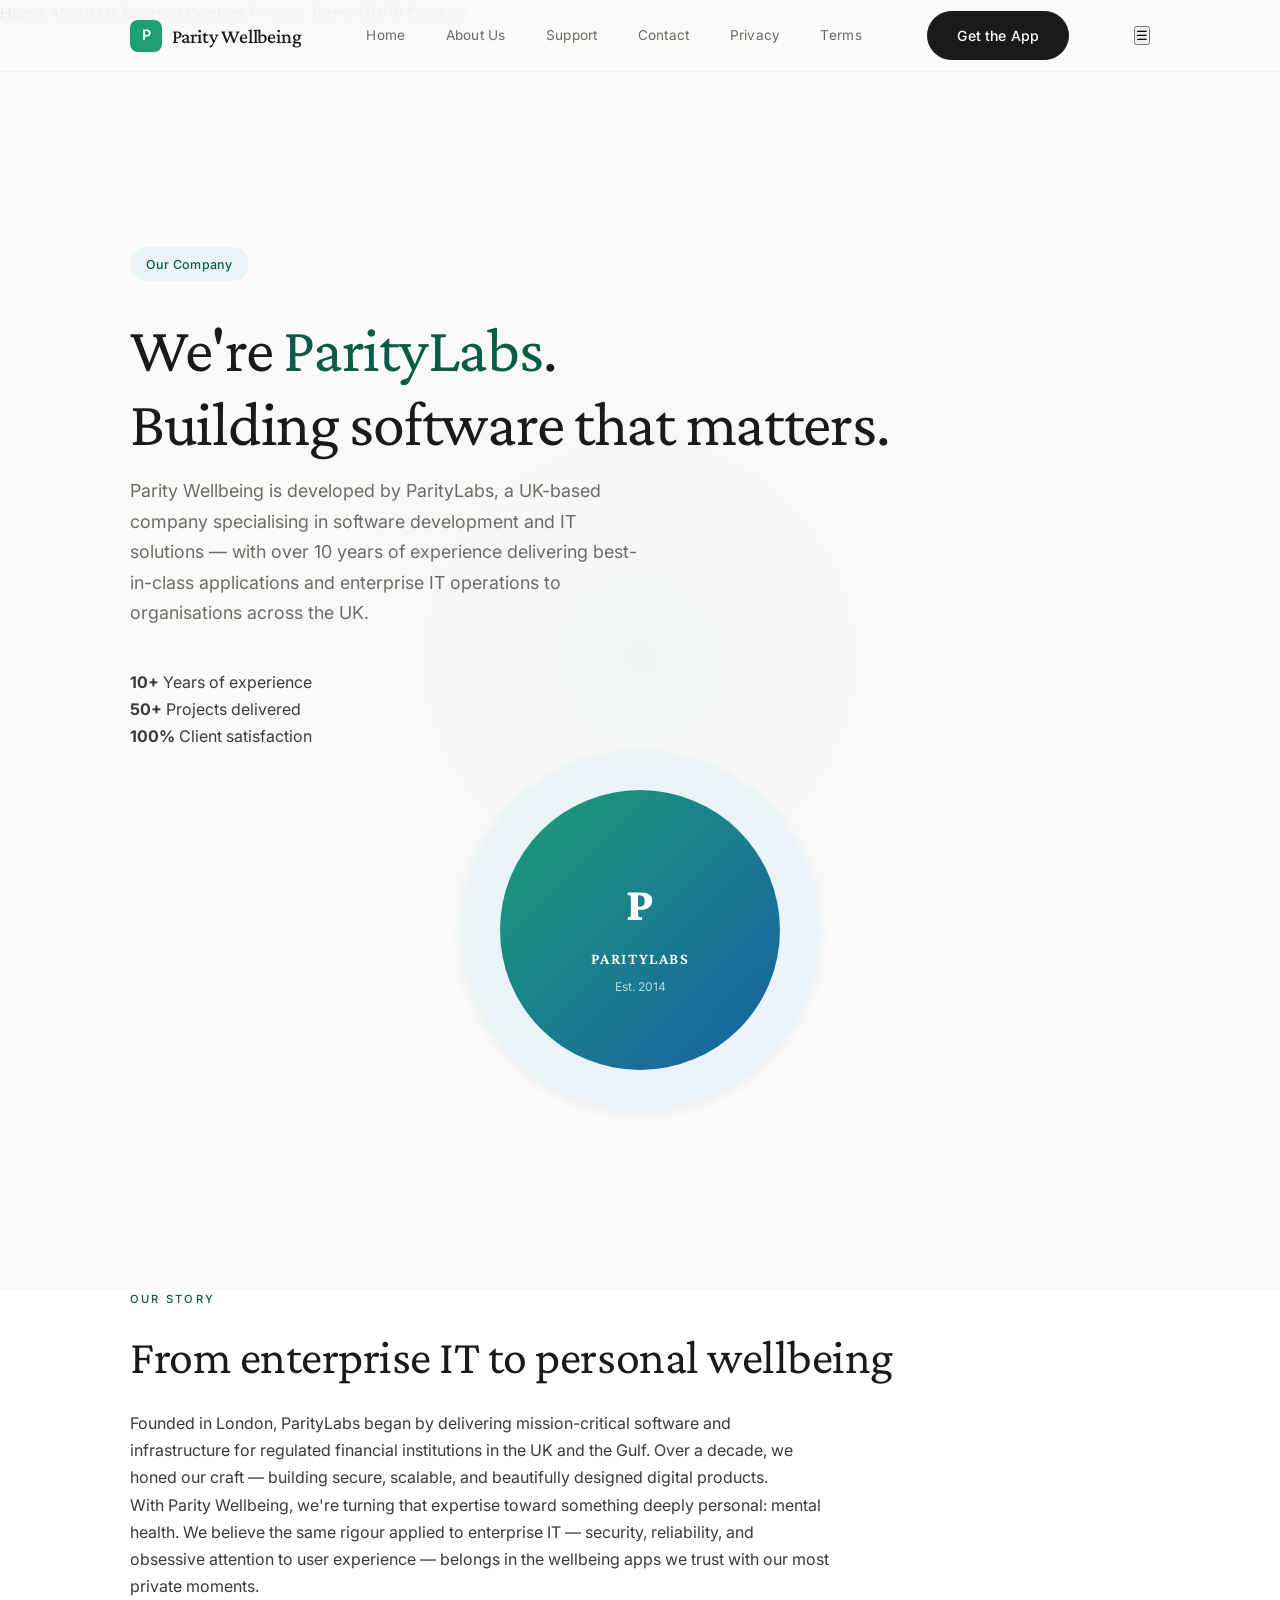
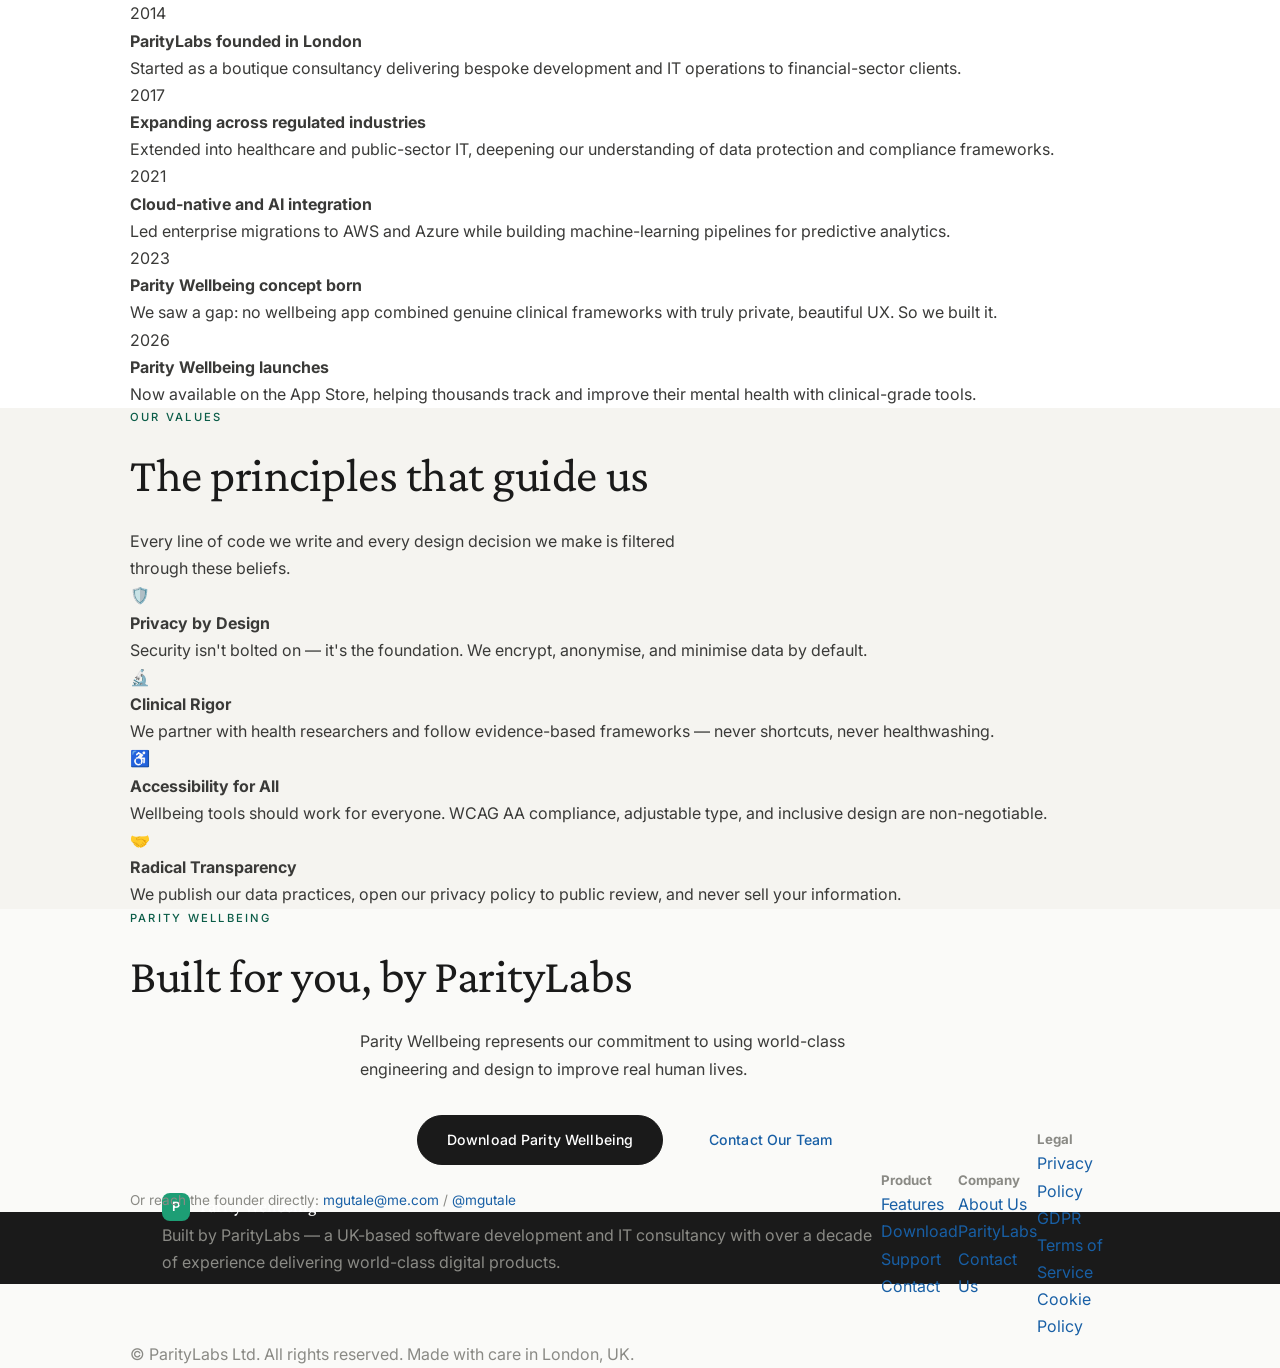
==== about.html @ 6bd49768 "Rename to final.css - force fresh cache with footer fix" ====
<!DOCTYPE html>
<html lang="en">
<head>
  <meta charset="UTF-8">
  <meta name="viewport" content="width=device-width, initial-scale=1.0">
  <title>About ParityLabs — The Team Behind Parity Wellbeing</title>
  <meta name="description" content="Parity Wellbeing is developed by ParityLabs, a UK software consultancy with 10+ years experience in world-class applications and IT solutions.">
  <link rel="stylesheet" href="final.css?v=1780219974">
</head>
<body>
  <script>document.documentElement.classList.add('js');</script>

  <!-- Skip Link -->
  <a href="#main-content" class="skip-link">Skip to main content</a>

  <nav class="navbar" role="navigation" aria-label="Main navigation">
    <div class="container">
      <a href="index.html" class="logo" aria-label="Parity Wellbeing Home">
        <div class="logo-mark">P</div>
        <span>Parity Wellbeing</span>
      </a>
      <div class="nav-links">
        <a href="index.html">Home</a>
        <a href="about.html" class="active" aria-current="page">About Us</a>
        <a href="support.html">Support</a>
        <a href="contact.html">Contact</a>
        <a href="privacy.html">Privacy</a>
        <a href="terms.html">Terms</a>
      </div>
      <a href="index.html#download" class="btn btn-primary nav-cta">Get the App</a>
      <button class="menu-toggle" aria-label="Toggle mobile menu" aria-expanded="false" aria-controls="mobile-nav">
        <span class="menu-icon" aria-hidden="true">☰</span>
      </button>
    </div>
  </nav>

  <div id="mobile-nav" class="mobile-nav" role="dialog" aria-label="Mobile navigation" aria-hidden="true">
    <a href="index.html">Home</a>
    <a href="about.html" aria-current="page">About Us</a>
    <a href="support.html">Support</a>
    <a href="contact.html">Contact</a>
    <a href="privacy.html">Privacy</a>
    <a href="terms.html">Terms</a>
    <a href="gdpr.html">GDPR</a>
    <a href="cookies.html">Cookies</a>
  </div>

  <section class="hero about-hero" id="main-content">
    <div class="container">
      <div class="hero-content">
        <div class="hero-badge">Our Company</div>
        <h1>We're <span>ParityLabs</span>.<br>Building software that matters.</h1>
        <p class="subtitle">
          Parity Wellbeing is developed by ParityLabs, a UK-based company specialising in software development and IT solutions — with over 10 years of experience delivering best-in-class applications and enterprise IT operations to organisations across the UK.
        </p>
        <div class="about-stats">
          <div class="about-stat reveal">
            <strong>10+</strong>
            <span>Years of experience</span>
          </div>
          <div class="about-stat reveal reveal-delay-1">
            <strong>50+</strong>
            <span>Projects delivered</span>
          </div>
          <div class="about-stat reveal reveal-delay-2">
            <strong>100%</strong>
            <span>Client satisfaction</span>
          </div>
        </div>
      </div>
      <div class="hero-visual reveal" aria-hidden="true">
        <div style="width:360px; height:360px; border-radius:50%; background: linear-gradient(135deg, var(--teal-100), var(--twilight-100)); display:flex; align-items:center; justify-content:center; box-shadow: var(--shadow-md); margin:0 auto; max-width:100%;">
          <div style="width:280px; height:280px; border-radius:50%; background: linear-gradient(135deg, var(--teal-500), var(--twilight-600)); display:flex; flex-direction:column; align-items:center; justify-content:center; color:#fff; text-align:center; box-shadow: var(--shadow-lg); max-width:90%; max-height:90%;">
            <div style="font-family:var(--font-display); font-size:3rem; font-weight:800;">P</div>
            <div style="font-family:var(--font-display); font-size:1rem; font-weight:600; letter-spacing:0.1em; text-transform:uppercase;">ParityLabs</div>
            <div style="font-size:0.75rem; opacity:0.7; margin-top:0.3rem;">Est. 2014</div>
          </div>
        </div>
      </div>
    </div>
  </section>

  <section class="section" style="background:#fff;">
    <div class="container">
      <div class="section-overline reveal">Our Story</div>
      <h2 class="section-title reveal">From enterprise IT to personal wellbeing</h2>
      <p class="lead reveal" style="max-width:700px;">
        Founded in London, ParityLabs began by delivering mission-critical software and infrastructure for regulated financial institutions in the UK and the Gulf. Over a decade, we honed our craft — building secure, scalable, and beautifully designed digital products.
      </p>
      <p class="lead reveal reveal-delay-1" style="max-width:700px;">
        With Parity Wellbeing, we're turning that expertise toward something deeply personal: mental health. We believe the same rigour applied to enterprise IT — security, reliability, and obsessive attention to user experience — belongs in the wellbeing apps we trust with our most private moments.
      </p>

      <div class="timeline reveal">
        <div class="timeline-item">
          <div class="timeline-year">2014</div>
          <h4>ParityLabs founded in London</h4>
          <p>Started as a boutique consultancy delivering bespoke development and IT operations to financial-sector clients.</p>
        </div>
        <div class="timeline-item">
          <div class="timeline-year">2017</div>
          <h4>Expanding across regulated industries</h4>
          <p>Extended into healthcare and public-sector IT, deepening our understanding of data protection and compliance frameworks.</p>
        </div>
        <div class="timeline-item">
          <div class="timeline-year">2021</div>
          <h4>Cloud-native and AI integration</h4>
          <p>Led enterprise migrations to AWS and Azure while building machine-learning pipelines for predictive analytics.</p>
        </div>
        <div class="timeline-item">
          <div class="timeline-year">2023</div>
          <h4>Parity Wellbeing concept born</h4>
          <p>We saw a gap: no wellbeing app combined genuine clinical frameworks with truly private, beautiful UX. So we built it.</p>
        </div>
        <div class="timeline-item">
          <div class="timeline-year">2026</div>
          <h4>Parity Wellbeing launches</h4>
          <p>Now available on the App Store, helping thousands track and improve their mental health with clinical-grade tools.</p>
        </div>
      </div>
    </div>
  </section>

  <section class="section" style="background: var(--surface-warm);">
    <div class="container">
      <div class="section-overline reveal">Our Values</div>
      <h2 class="section-title reveal">The principles that guide us</h2>
      <p class="lead reveal" style="max-width:600px;">Every line of code we write and every design decision we make is filtered through these beliefs.</p>

      <div class="values-grid">
        <div class="value-pill reveal reveal-delay-1">
          <div class="v-icon">🛡️</div>
          <h4>Privacy by Design</h4>
          <p>Security isn't bolted on — it's the foundation. We encrypt, anonymise, and minimise data by default.</p>
        </div>
        <div class="value-pill reveal reveal-delay-2">
          <div class="v-icon">🔬</div>
          <h4>Clinical Rigor</h4>
          <p>We partner with health researchers and follow evidence-based frameworks — never shortcuts, never healthwashing.</p>
        </div>
        <div class="value-pill reveal reveal-delay-3">
          <div class="v-icon">♿</div>
          <h4>Accessibility for All</h4>
          <p>Wellbeing tools should work for everyone. WCAG AA compliance, adjustable type, and inclusive design are non-negotiable.</p>
        </div>
        <div class="value-pill reveal reveal-delay-1">
          <div class="v-icon">🤝</div>
          <h4>Radical Transparency</h4>
          <p>We publish our data practices, open our privacy policy to public review, and never sell your information.</p>
        </div>
      </div>
    </div>
  </section>

  <section class="section values-section" aria-label="Our Values">
    <div class="container">
      <div class="section-overline reveal">Parity Wellbeing</div>
      <h2 class="section-title reveal">Built for you, by ParityLabs</h2>
      <p class="lead reveal" style="max-width:560px; margin:0 auto 2rem;">
        Parity Wellbeing represents our commitment to using world-class engineering and design to improve real human lives.
      </p>
      <div class="hero-actions" style="justify-content:center;">
        <a href="index.html#download" class="btn btn-primary reveal reveal-delay-1">Download Parity Wellbeing</a>
        <a href="contact.html" class="btn btn-outline reveal reveal-delay-2">Contact Our Team</a>
      </div>
      <p class="reveal reveal-delay-3" style="margin-top:1.5rem; font-size:0.85rem; color:var(--ink-400);">
        Or reach the founder directly: <a href="mailto:mgutale@me.com">mgutale@me.com</a> / <a href="https://x.com/mgutale" target="_blank">@mgutale</a>
      </p>
    </div>
  </section>

  <footer role="contentinfo">
    <div class="container">
      <div class="footer-grid">
        <div class="footer-brand">
          <a href="index.html" class="logo" aria-label="Parity Wellbeing Home"><div class="logo-mark">P</div><span>Parity Wellbeing</span></a>
          <p>Built by ParityLabs — a UK-based software development and IT consultancy with over a decade of experience delivering world-class digital products.</p>
        </div>
        <div class="footer-col">
          <h5>Product</h5>
          <ul>
            <li><a href="index.html#features">Features</a></li>
            <li><a href="index.html#download">Download</a></li>
            <li><a href="support.html">Support</a></li>
            <li><a href="contact.html">Contact</a></li>
          </ul>
        </div>
        <div class="footer-col">
          <h5>Company</h5>
          <ul>
            <li><a href="about.html">About Us</a></li>
            <li><a href="https://paritylabs.uk" target="_blank">ParityLabs</a></li>
            <li><a href="contact.html">Contact Us</a></li>
          </ul>
        </div>
        <div class="footer-col">
          <h5>Legal</h5>
          <ul>
            <li><a href="privacy.html">Privacy Policy</a></li>
            <li><a href="gdpr.html">GDPR</a></li>
            <li><a href="terms.html">Terms of Service</a></li>
            <li><a href="cookies.html">Cookie Policy</a></li>
          </ul>
        </div>
      </div>
      <div class="footer-bottom">
        <span>© ParityLabs Ltd. All rights reserved.</span>
        <span>Made with care in London, UK.</span>
      </div>
    </div>
  </footer>

  <script>
    const observer = new IntersectionObserver((entries) => {
      entries.forEach(e => { if (e.isIntersecting) { e.target.classList.add('visible'); observer.unobserve(e.target); } });
    }, { threshold: 0.12, rootMargin: '0px 0px -40px 0px' });
    document.querySelectorAll('.reveal').forEach(el => {
      observer.observe(el);
      requestAnimationFrame(() => el.classList.add('visible'));
    });
    const nav = document.querySelector('.navbar');
    let scrollTimeout;
    window.addEventListener('scroll', () => {
      if (scrollTimeout) return;
      scrollTimeout = requestAnimationFrame(() => {
        nav.style.boxShadow = window.scrollY > 20 ? '0 4px 20px rgba(0,0,0,0.06)' : 'none';
        scrollTimeout = null;
      });
    }, { passive: true });
  </script>
  <script src="main.js"></script>
</body>
</html>
---- final.css ----
/* ─── Parity Wellbeing · Huashu Design Language ───
   Philosophy: Refined Minimalism · Purposeful Beauty
   Brand: ParityLabs UK · Calm Clinical Heritage
   Version: 3.0 · Huashu-inspired Refinement
   ━━━━━━━━━━━━━━━━━━━━━━━━━━━━━━━━━━━━━━━━━━━━━━━━━━━━ */

@import url('https://fonts.googleapis.com/css2?family=Inter:wght@300;400;500;600&family=Crimson+Pro:wght@400;500;600&display=swap');

:root {
  /* ── Brand Palette · Restrained ── */
  --teal-600: #0A5C47;
  --teal-500: #1D9E75;
  --teal-100: #EAF4F4;
  --twilight-600: #185FA5;
  --twilight-500: #3A7BC4;
  --twilight-100: #EBF3FB;
  
  /* ── Ink Scale · Softer ── */
  --ink-900: #1A1A1A;
  --ink-700: #3A3A38;
  --ink-500: #6B6B68;
  --ink-400: #8A8A85;
  --ink-200: #D4D4CF;
  --ink-100: #EDEDEA;
  --ink-50: #F7F7F5;
  
  --surface: #FAFAF8;
  --surface-warm: #F5F4F0;
  
  /* ── Shadow · Whisper ── */
  --shadow-sm: 0 1px 2px rgba(0,0,0,0.04);
  --shadow-md: 0 4px 12px rgba(0,0,0,0.06);
  
  /* ── Typography ── */
  --font-display: 'Crimson Pro', Georgia, serif;
  --font-body: 'Inter', -apple-system, sans-serif;
  
  --max-w: 1100px;
  --radius: 12px;
}

/* ── Reset ── */
*, *::before, *::after { 
  box-sizing: border-box; 
  margin:0; 
  padding:0; 
}

html { 
  scroll-behavior: smooth; 
}

body {
  font-family: var(--font-body);
  color: var(--ink-700);
  background: var(--surface);
  line-height: 1.7;
  -webkit-font-smoothing: antialiased;
  min-height: 100vh;
  display: flex;
  flex-direction: column;
}

img, svg { 
  max-width:100%; 
  height:auto; 
  display:block; 
}

a { 
  text-decoration:none; 
  color:var(--twilight-600); 
  transition: all 0.3s ease; 
}

a:hover { 
  color:var(--teal-600); 
}

ul { 
  list-style:none; 
}

/* ── Skip Link ── */
.skip-link {
  position: absolute;
  top: -100px;
  left: 50%;
  transform: translateX(-50%);
  background: var(--teal-600);
  color: #fff;
  padding: 0.75rem 1.5rem;
  border-radius: var(--radius);
  font-weight: 500;
  font-size: 0.9rem;
  z-index: 10000;
  transition: top 0.3s ease;
}

.skip-link:focus {
  top: 1rem;
  outline: 2px solid var(--teal-100);
  outline-offset: 2px;
}

/* ── Container · Generous ── */
.container { 
  max-width:var(--max-w); 
  margin:0 auto; 
  padding:0 2.5rem; 
  width: 100%;
}

.container-narrow { 
  max-width:640px; 
  margin:0 auto; 
  padding:0 2.5rem; 
  width: 100%;
}

/* ── Typography Scale ── */
.section-title {
  font-family: var(--font-display);
  font-size: clamp(2rem, 4vw, 3rem);
  font-weight: 400;
  letter-spacing: -0.01em;
  color: var(--ink-900);
  line-height: 1.2;
  margin-bottom: 0.5em;
}

.section-subtitle {
  font-family: var(--font-body);
  font-size: clamp(1rem, 1.2vw, 1.15rem);
  color: var(--ink-500);
  line-height: 1.7;
  max-width: 560px;
  margin: 0 auto;
}

.section-overline {
  font-family: var(--font-body);
  font-size: 0.7rem;
  font-weight: 500;
  letter-spacing: 0.2em;
  text-transform: uppercase;
  color: var(--teal-600);
  margin-bottom: 1.2rem;
}

/* ── Buttons · Soft ── */
.btn {
  display: inline-flex;
  align-items: center;
  justify-content: center;
  gap: 0.5rem;
  padding: 0.75rem 1.8rem;
  font-family: var(--font-body);
  font-weight: 500;
  font-size: 0.88rem;
  letter-spacing: 0.01em;
  border-radius: 100px;
  cursor: pointer;
  transition: all 0.35s ease;
  border: 1px solid transparent;
}

.btn-primary {
  background: var(--ink-900);
  color: #fff;
  border-color: var(--ink-900);
}

.btn-primary:hover {
  background: transparent;
  color: var(--ink-900);
}

.btn-secondary {
  background: transparent;
  color: var(--ink-700);
  border-color: var(--ink-200);
}

.btn-secondary:hover {
  border-color: var(--ink-700);
  color: var(--ink-900);
}

.btn-small {
  padding: 0.55rem 1.2rem;
  font-size: 0.82rem;
}

/* ── Navigation · Whisper ── */
.navbar {
  position: fixed; 
  top:0; 
  left:0; 
  width:100%;
  height: 72px; 
  z-index: 1000;
  background: rgba(250,250,248,0.85);
  backdrop-filter: blur(16px) saturate(1.2);
  border-bottom: 1px solid rgba(0,0,0,0.04);
}

.navbar .container { 
  display:flex; 
  align-items:center; 
  justify-content:space-between; 
  height:100%; 
}

.logo {
  display:flex; 
  align-items:center; 
  gap:0.6rem;
  font-family: var(--font-display);
  font-size: 1.25rem; 
  font-weight: 500;
  color: var(--ink-900); 
  letter-spacing: -0.01em;
}

.logo-mark {
  width: 32px; 
  height: 32px;
  background: var(--teal-500);
  color:#fff;
  border-radius: 8px;
  display:flex; 
  align-items:center; 
  justify-content:center;
  font-family: var(--font-body);
  font-size: 0.9rem; 
  font-weight: 600;
}

.nav-links {
  display:flex; 
  gap:2.5rem;
  align-items:center;
}

.nav-links a {
  color: var(--ink-500);
  font-size: 0.85rem;
  font-weight: 400;
  letter-spacing: 0.02em;
  position: relative;
}

.nav-links a::after {
  content:'';
  position:absolute;
  bottom: -4px;
  left: 0;
  width: 0;
  height: 1px;
  background: var(--teal-600);
  transition: width 0.3s ease;
}

.nav-links a:hover {
  color: var(--ink-900);
}

.nav-links a:hover::after {
  width: 100%;
}

/* ── Hero · Breath ── */
.hero {
  position: relative; 
  padding: 220px 0 180px;
  background: var(--surface);
  overflow: hidden;
  flex: 1;
}

.hero::before {
  content:''; 
  position:absolute; 
  top: 50%;
  left: 50%;
  transform: translate(-50%, -50%);
  width: 800px; 
  height: 800px;
  background: radial-gradient(circle, rgba(29,158,117,0.03) 0%, transparent 70%);
  pointer-events:none;
}

.hero .container {
  position: relative;
  z-index: 1;
}

.hero-content { text-align: left; }

.hero-badge {
  display:inline-flex; 
  align-items:center; 
  gap:0.4rem;
  padding: 0.4rem 1rem;
  background: var(--teal-100);
  color: var(--teal-600); 
  border-radius: 100px;
  font-size: 0.78rem; 
  font-weight: 500;
  margin-bottom: 2rem; 
  letter-spacing: 0.02em;
}

.hero h1 {
  font-family: var(--font-display);
  font-size: clamp(2.8rem, 5vw, 4.2rem);
  font-weight: 400;
  line-height: 1.15;
  letter-spacing: -0.02em;
  color: var(--ink-900);
  margin-bottom: 1rem;
  max-width: 800px;
  margin-left: 0;
  margin-right: auto;
  text-align: left;
}

.hero h1 span { 
  color: var(--teal-600); 
}

.hero p.subtitle {
  font-size: clamp(1.05rem, 1.4vw, 1.25rem);
  color: var(--ink-500);
  line-height: 1.7;
  margin-bottom: 2.5rem;
  max-width: 520px;
  margin-left: 0;
  margin-right: auto;
  text-align: left;
}

.hero-actions { 
  display:flex; 
  gap:1rem; 
  flex-wrap:wrap; 
  justify-content: flex-start;
}

/* ── Features · Gallery ── */
.features {
  padding: 140px 0;
  background: #fff;
}

.features-grid {
  display: grid;
  grid-template-columns: repeat(3, 1fr);
  gap: 4rem; 
  margin-top: 4rem;
}

.feature-item {
  text-align: center;
  padding: 2rem 0;
}

.feature-icon {
  width: 48px; 
  height: 48px;
  border-radius: 14px;
  display: inline-flex; 
  align-items: center; 
  justify-content: center;
  font-size: 1.4rem;
  margin-bottom: 1.5rem;
  background: var(--surface);
  transition: transform 0.4s ease;
}

.feature-item:hover .feature-icon {
  transform: translateY(-3px);
}

.feature-title {
  font-family: var(--font-body);
  font-size: 1.05rem; 
  font-weight: 500;
  color: var(--ink-900); 
  margin-bottom: 0.5rem;
}

.feature-desc {
  font-size: 0.88rem; 
  color: var(--ink-400); 
  line-height:1.6;
  max-width: 280px;
  margin: 0 auto;
}

/* ── Feature Cards (HTML classes) ── */
.feature-card {
  background: var(--surface); 
  border: 1px solid var(--ink-200);
  border-radius: var(--radius); 
  padding: 2rem;
  transition: all 0.35s ease;
}

.feature-card:hover {
  transform: translateY(-4px);
  box-shadow: var(--shadow-md);
}

.f-icon {
  width: 48px; 
  height: 48px;
  border-radius: 14px;
  display: inline-flex; 
  align-items: center; 
  justify-content: center;
  font-size: 1.4rem;
  margin-bottom: 1rem;
}

.f-title {
  font-family: var(--font-body);
  font-size: 1.05rem; 
  font-weight: 500;
  color: var(--ink-900); 
  margin-bottom: 0.5rem;
}

.f-desc {
  font-size: 0.88rem; 
  color: var(--ink-400); 
  line-height:1.6;
}

/* ── Hero Visual ── */
.hero-visual {
  position: relative;
  display: flex;
  justify-content: center;
  align-items: center;
}

.phone-frame {
  width: 280px;
  max-width: 100%;
  aspect-ratio: 9/19;
  background: #0d1614;
  border-radius: 42px;
  position: relative;
  box-shadow: 0 0 0 10px #1a2e28, 0 24px 48px rgba(0,0,0,0.3), 0 0 60px rgba(29,158,117,0.1);
  overflow: hidden;
}

.phone-notch {
  position: absolute;
  top: 0;
  left: 50%;
  transform: translateX(-50%);
  width: 100px;
  height: 24px;
  background: #0d1614;
  border-bottom-left-radius: 14px;
  border-bottom-right-radius: 14px;
  z-index: 10;
}

.phone-screen {
  position: absolute;
  inset: 8px;
  border-radius: 34px;
  overflow: hidden;
  background: #152926;
  display: flex;
  flex-direction: column;
  padding: 1.2rem;
  gap: 0.6rem;
}

.screen-top {
  display: flex;
  justify-content: space-between;
  align-items: center;
}

.screen-title {
  font-family: var(--font-display);
  font-weight: 700;
  font-size: 0.9rem;
  color: #fff;
}

.screen-sub {
  font-size: 0.65rem;
  color: rgba(255,255,255,0.5);
}

.illustration-hero {
  flex: 1;
  display: flex;
  align-items: center;
  justify-content: center;
}

.hero-circle {
  width: 100px;
  height: 100px;
  border-radius: 50%;
  background: linear-gradient(135deg, var(--teal-500), var(--twilight-500));
  display: flex;
  align-items: center;
  justify-content: center;
  box-shadow: 0 6px 24px rgba(29,158,117,0.25);
}

.hero-circle svg {
  width: 52px;
  height: 52px;
  color: #fff;
}

.widget-row {
  display: flex;
  gap: 0.4rem;
}

.w-card {
  flex: 1;
  background: rgba(255,255,255,0.08);
  border-radius: 8px;
  padding: 0.5rem 0.3rem;
  text-align: center;
}

.w-d {
  width: 5px;
  height: 5px;
  border-radius: 50%;
  display: inline-block;
  margin-bottom: 0.25rem;
}

.w-l {
  font-size: 0.6rem;
  color: rgba(255,255,255,0.8);
  display: block;
}
.showcase {
  padding: 140px 0;
  background: var(--surface-warm);
}

.showcase-grid {
  display: grid;
  grid-template-columns: 1fr 1fr;
  gap: 6rem;
  align-items: center;
  max-width: 1000px;
  margin: 0 auto;
}

.showcase-content {
  max-width: 440px;
}

.showcase-content h2 {
  font-family: var(--font-display);
  font-size: clamp(1.8rem, 3vw, 2.4rem);
  font-weight: 400;
  line-height: 1.2;
  color: var(--ink-900);
  margin-bottom: 1rem;
}

.showcase-content p {
  color: var(--ink-500);
  line-height: 1.7;
  margin-bottom: 1.5rem;
}

.showcase-visual {
  position: relative;
  display: flex;
  justify-content: center;
}

.showcase-text h3 {
  font-family: var(--font-display);
  font-size: clamp(1.4rem, 2vw, 1.8rem);
  font-weight: 500;
  color: var(--ink-900);
  margin-bottom: 1rem;
  line-height: 1.3;
}

.showcase-text p {
  color: var(--ink-500);
  line-height: 1.7;
  margin-bottom: 1.5rem;
}

.bullet-list {
  list-style: none;
  margin: 1rem 0;
}

.bullet-list li {
  display: flex;
  align-items: center;
  gap: 0.75rem;
  padding: 0.5rem 0;
  color: var(--ink-600);
  font-size: 0.95rem;
}

.check {
  width: 22px;
  height: 22px;
  border-radius: 50%;
  background: var(--teal-100);
  color: var(--teal-600);
  display: flex;
  align-items: center;
  justify-content: center;
  font-size: 0.75rem;
  font-weight: 700;
  flex-shrink: 0;
}

/* ── Trust · Quiet ── */
.trust {
  padding: 100px 0;
  background: #fff;
  text-align: left;
  border-top: 1px solid var(--ink-100);
  border-bottom: 1px solid var(--ink-100);
}

.trust-bar {
  padding: 100px 0;
  background: #fff;
  text-align: left;
  border-top: 1px solid var(--ink-100);
  border-bottom: 1px solid var(--ink-100);
}

.trust-stats {
  display: flex;
  justify-content: center;
  gap: 5rem;
  margin-top: 3rem;
}

.stat-item .stat-number {
  font-family: var(--font-display);
  font-size: clamp(2rem, 3vw, 2.8rem);
  font-weight: 400;
  color: var(--ink-900);
  line-height: 1;
  margin-bottom: 0.3rem;
}

.stat-item .stat-label {
  font-size: 0.78rem;
  color: var(--ink-400);
  letter-spacing: 0.05em;
  text-transform: uppercase;
}

.stat-block .stat-number {
  font-family: var(--font-display);
  font-size: clamp(2rem, 3vw, 2.8rem);
  font-weight: 400;
  color: var(--ink-900);
  line-height: 1;
  margin-bottom: 0.3rem;
}

.stat-block .stat-label {
  font-size: 0.78rem;
  color: var(--ink-400);
  letter-spacing: 0.05em;
  text-transform: uppercase;
}

/* ── Download · Invitation ── */
.download {
  padding: 140px 0;
  background: var(--surface);
  text-align: center;
}

.download-cta {
  padding: 140px 0;
  background: var(--surface);
  text-align: center;
}

.download h2 {
  font-family: var(--font-display);
  font-size: clamp(1.8rem, 3vw, 2.4rem);
  font-weight: 400;
  color: var(--ink-900);
  margin-bottom: 0.8rem;
}

.download-cta h2 {
  font-family: var(--font-display);
  font-size: clamp(1.8rem, 3vw, 2.4rem);
  font-weight: 400;
  color: var(--ink-900);
  margin-bottom: 0.8rem;
}

.download > .container > p {
  color: var(--ink-500);
  margin-bottom: 2rem;
}

.download-cta > .container > p {
  color: var(--ink-500);
  margin-bottom: 2rem;
}

.store-badges {
  display: flex;
  gap: 1rem;
  justify-content: center;
  flex-wrap: wrap;
  margin-top: 2rem;
}

.store-badge {
  display: inline-flex;
  align-items: center;
  gap: 0.6rem;
  padding: 0.7rem 1.4rem;
  background: var(--ink-900);
  color: #fff;
  border-radius: 10px;
  font-size: 0.82rem;
  transition: all 0.3s ease;
}

.store-badge:hover {
  background: var(--ink-700);
  color: #fff;
  transform: translateY(-2px);
}

.store-badge .small {
  font-size: 0.65rem;
  opacity: 0.7;
  display: block;
  line-height: 1.2;
}

.store-badge .big {
  font-size: 0.95rem;
  font-weight: 500;
  display: block;
  line-height: 1.2;
}

/* ── Footer · Signature ── */
footer {
  background: var(--ink-900);
  color: var(--ink-400);
  padding: 0;
  height: 72px;
  margin-top: auto;
  display: flex;
  align-items: center;
  border-top: none;
}

.footer-grid {
  display: flex;
  justify-content: space-between;
  align-items: center;
  width: 100%;
  max-width: var(--max-w);
  margin: 0 auto;
  padding: 0 2rem;
}

.footer-brand .logo {
  color: #fff;
  font-size: 1.1rem;
}

.footer-brand .logo-mark {
  width: 28px;
  height: 28px;
  font-size: 0.8rem;
}

.footer-nav {
  display: flex;
  gap: 2rem;
}

.footer-nav a {
  color: var(--ink-400);
  font-size: 0.8rem;
  transition: color 0.3s ease;
}

.footer-nav a:hover {
  color: #fff;
}

.footer-copy {
  font-size: 0.75rem;
  color: var(--ink-500);
}

/* ── Page Header · Calm ── */
.page-header {
  padding: 160px 0 80px;
  background: var(--surface);
  text-align: center;
  position: relative;
}

.page-header::before {
  content:'';
  position: absolute;
  top: 0;
  left: 0;
  width: 100%;
  height: 100%;
  background: radial-gradient(circle at 50% 30%, rgba(29,158,117,0.03) 0%, transparent 60%);
  pointer-events: none;
}

.page-header h1 {
  font-family: var(--font-display);
  font-size: clamp(1.8rem, 3vw, 2.6rem);
  font-weight: 400;
  color: var(--ink-900);
  margin-bottom: 0.5rem;
  position: relative;
}

.page-header p {
  color: var(--ink-500);
  font-size: 1rem;
  max-width: 500px;
  margin: 0 auto;
  position: relative;
}

/* ── Content Pages · Editorial ── */
.content-page {
  padding: 80px 0 120px;
  background: #fff;
}

.content-card {
  max-width: 720px;
  margin: 0 auto;
  padding: 0 2rem;
}

.content-card h2 {
  font-family: var(--font-display);
  font-size: 1.4rem;
  font-weight: 500;
  color: var(--ink-900);
  margin: 2.5rem 0 1rem;
  padding-top: 1.5rem;
  border-top: 1px solid var(--ink-100);
}

.content-card h2:first-child {
  margin-top: 0;
  padding-top: 0;
  border-top: none;
}

.content-card p {
  margin-bottom: 1.2rem;
  color: var(--ink-600);
  line-height: 1.8;
}

.content-card ul {
  margin: 1rem 0 1.5rem 1.5rem;
  list-style: disc;
}

.content-card ul li {
  margin-bottom: 0.5rem;
  color: var(--ink-600);
  line-height: 1.7;
}

.content-card a {
  color: var(--twilight-600);
  text-decoration: underline;
  text-underline-offset: 3px;
}

.content-card a:hover {
  color: var(--teal-600);
}

.last-updated {
  font-size: 0.8rem;
  color: var(--ink-400);
  margin-top: 3rem;
  padding-top: 1.5rem;
  border-top: 1px solid var(--ink-100);
}

/* ── Contact · Warm ── */
.contact-grid {
  display: grid;
  grid-template-columns: 1fr 1fr;
  gap: 5rem;
  max-width: 900px;
  margin: 4rem auto 0;
  align-items: start;
}

.contact-info h3 {
  font-family: var(--font-display);
  font-size: 1.3rem;
  font-weight: 400;
  color: var(--ink-900);
  margin-bottom: 1.5rem;
}

.contact-info p {
  color: var(--ink-500);
  margin-bottom: 2rem;
  line-height: 1.7;
}

.contact-item {
  display: flex;
  gap: 1rem;
  margin-bottom: 1.2rem;
  align-items: flex-start;
}

.contact-item .icon {
  width: 40px;
  height: 40px;
  background: var(--surface);
  border-radius: 10px;
  display: flex;
  align-items: center;
  justify-content: center;
  font-size: 1.1rem;
  flex-shrink: 0;
}

.contact-item .detail strong {
  display: block;
  font-weight: 500;
  color: var(--ink-900);
  margin-bottom: 0.2rem;
  font-size: 0.9rem;
}

.contact-item .detail span {
  font-size: 0.85rem;
  color: var(--ink-500);
}

/* ── Form · Clean ── */
.form-group {
  margin-bottom: 1.5rem;
}

.form-group label {
  display: block;
  font-size: 0.8rem;
  font-weight: 500;
  color: var(--ink-700);
  margin-bottom: 0.5rem;
  letter-spacing: 0.02em;
}

.form-group input,
.form-group textarea {
  width: 100%;
  padding: 0.9rem 1rem;
  border: 1px solid var(--ink-200);
  border-radius: var(--radius);
  font-family: var(--font-body);
  font-size: 0.9rem;
  color: var(--ink-900);
  background: #fff;
  transition: all 0.3s ease;
}

.form-group input:focus,
.form-group textarea:focus {
  outline: none;
  border-color: var(--teal-500);
  box-shadow: 0 0 0 3px rgba(29,158,117,0.1);
}

.form-group textarea {
  min-height: 140px;
  resize: vertical;
}

.form-status {
  padding: 1rem;
  border-radius: var(--radius);
  font-size: 0.9rem;
  margin-bottom: 1rem;
  display: none;
}

.form-status.success {
  background: var(--teal-100);
  color: var(--teal-600);
  display: block;
}

.form-status.error {
  background: #FEF2F2;
  color: #DC2626;
  display: block;
}

/* ── FAQ · Gentle ── */
.faq-item {
  border-bottom: 1px solid var(--ink-100);
  padding: 1.5rem 0;
}

.faq-question {
  width: 100%;
  display: flex;
  justify-content: space-between;
  align-items: center;
  background: none;
  border: none;
  font-family: var(--font-body);
  font-size: 1rem;
  font-weight: 500;
  color: var(--ink-900);
  cursor: pointer;
  text-align: left;
  padding: 0;
}

.faq-question:hover {
  color: var(--teal-600);
}

.faq-icon {
  font-size: 1.2rem;
  color: var(--ink-400);
  transition: transform 0.3s ease;
  flex-shrink: 0;
  margin-left: 1rem;
}

.faq-item.open .faq-icon {
  transform: rotate(45deg);
}

.faq-answer {
  max-height: 0;
  overflow: hidden;
  transition: max-height 0.4s ease, padding 0.4s ease;
}

.faq-item.open .faq-answer {
  max-height: 500px;
  padding-top: 1rem;
}

.faq-answer p {
  color: var(--ink-500);
  line-height: 1.7;
  font-size: 0.92rem;
}

/* ── Reveal Animation · Soft ── */
.reveal {
  opacity: 0;
  transform: translateY(20px);
  transition: opacity 0.8s ease, transform 0.8s ease;
}

.reveal.visible {
  opacity: 1;
  transform: translateY(0);
}

.reveal-delay-1 { transition-delay: 0.1s; }
.reveal-delay-2 { transition-delay: 0.2s; }
.reveal-delay-3 { transition-delay: 0.3s; }

/* ── Mobile · Adaptive ── */
@media (max-width: 1024px) {
  .features-grid {
    gap: 2rem;
  }
  
  .showcase-grid {
    gap: 3rem;
  }
  
  .contact-grid {
    gap: 3rem;
  }
}

@media (max-width: 768px) {
  .container {
    padding: 0 1.5rem;
  }
  
  .hero {
    padding: 160px 0 120px;
  }
  
  .features {
    padding: 100px 0;
  }
  
  .features-grid {
    grid-template-columns: 1fr;
    gap: 2rem;
    margin-top: 3rem;
  }
  
  .feature-item {
    padding: 1rem 0;
  }
  
  .showcase-grid {
    grid-template-columns: 1fr;
    gap: 3rem;
  }
  
  .showcase-visual {
    order: -1;
  }
  
  .trust-stats {
    flex-direction: column;
    gap: 2rem;
  }
  
  .contact-grid {
    grid-template-columns: 1fr;
    gap: 3rem;
  }
  
  .footer-inner {
    flex-direction: column;
    gap: 1rem;
    padding: 1rem 0;
    height: auto;
  }
  
  footer {
    height: auto;
    padding: 1.5rem 0;
  }
  
  .page-header {
    padding: 140px 0 60px;
  }
  
  .content-page {
    padding: 60px 0 80px;
  }
  
  .nav-links {
    display: none;
  }
  
  .mobile-menu-toggle {
    display: block;
  }
}

@media (max-width: 640px) {
  .hero {
    padding: 140px 0 100px;
  }
  
  .hero h1 {
    font-size: clamp(2.2rem, 6vw, 2.8rem);
  }
  
  .section-title {
    font-size: clamp(1.6rem, 5vw, 2rem);
  }
  
  .features-grid {
    gap: 1.5rem;
  }
  
  .trust-stats {
    gap: 1.5rem;
  }
  
  .stat-item .stat-number {
    font-size: 1.8rem;
  }
  
  .footer-inner {
    text-align: center;
  }
  
  .footer-grid {
    text-align: center;
  }
  
  .footer-nav {
    flex-wrap: wrap;
    justify-content: center;
    gap: 1rem;
  }
}

/* ── Print ── */
@media print {
  .navbar, footer, .hero-actions, .store-badges {
    display: none !important;
  }
  
  .hero {
    padding: 60px 0;
  }
  
  body {
    background: #fff;
  }
  
  a {
    text-decoration: underline;
    color: #000;
  }
}
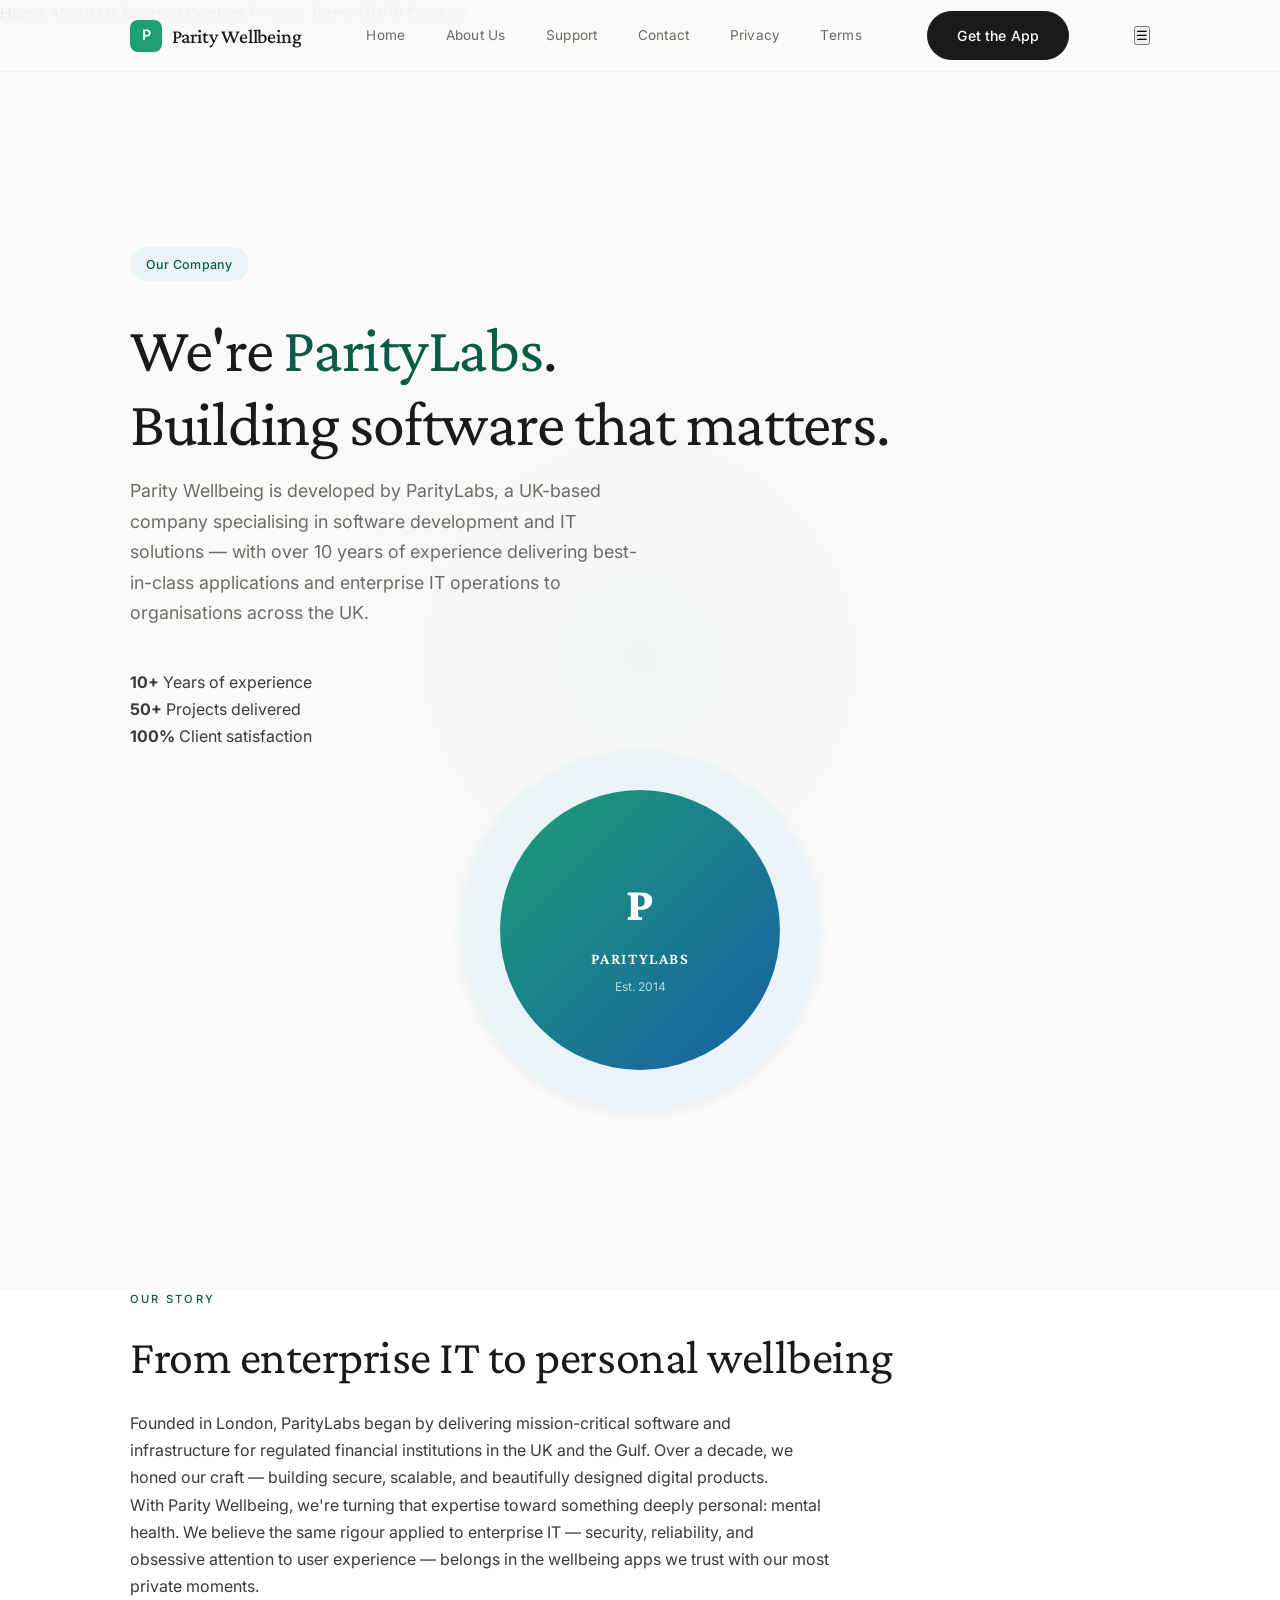
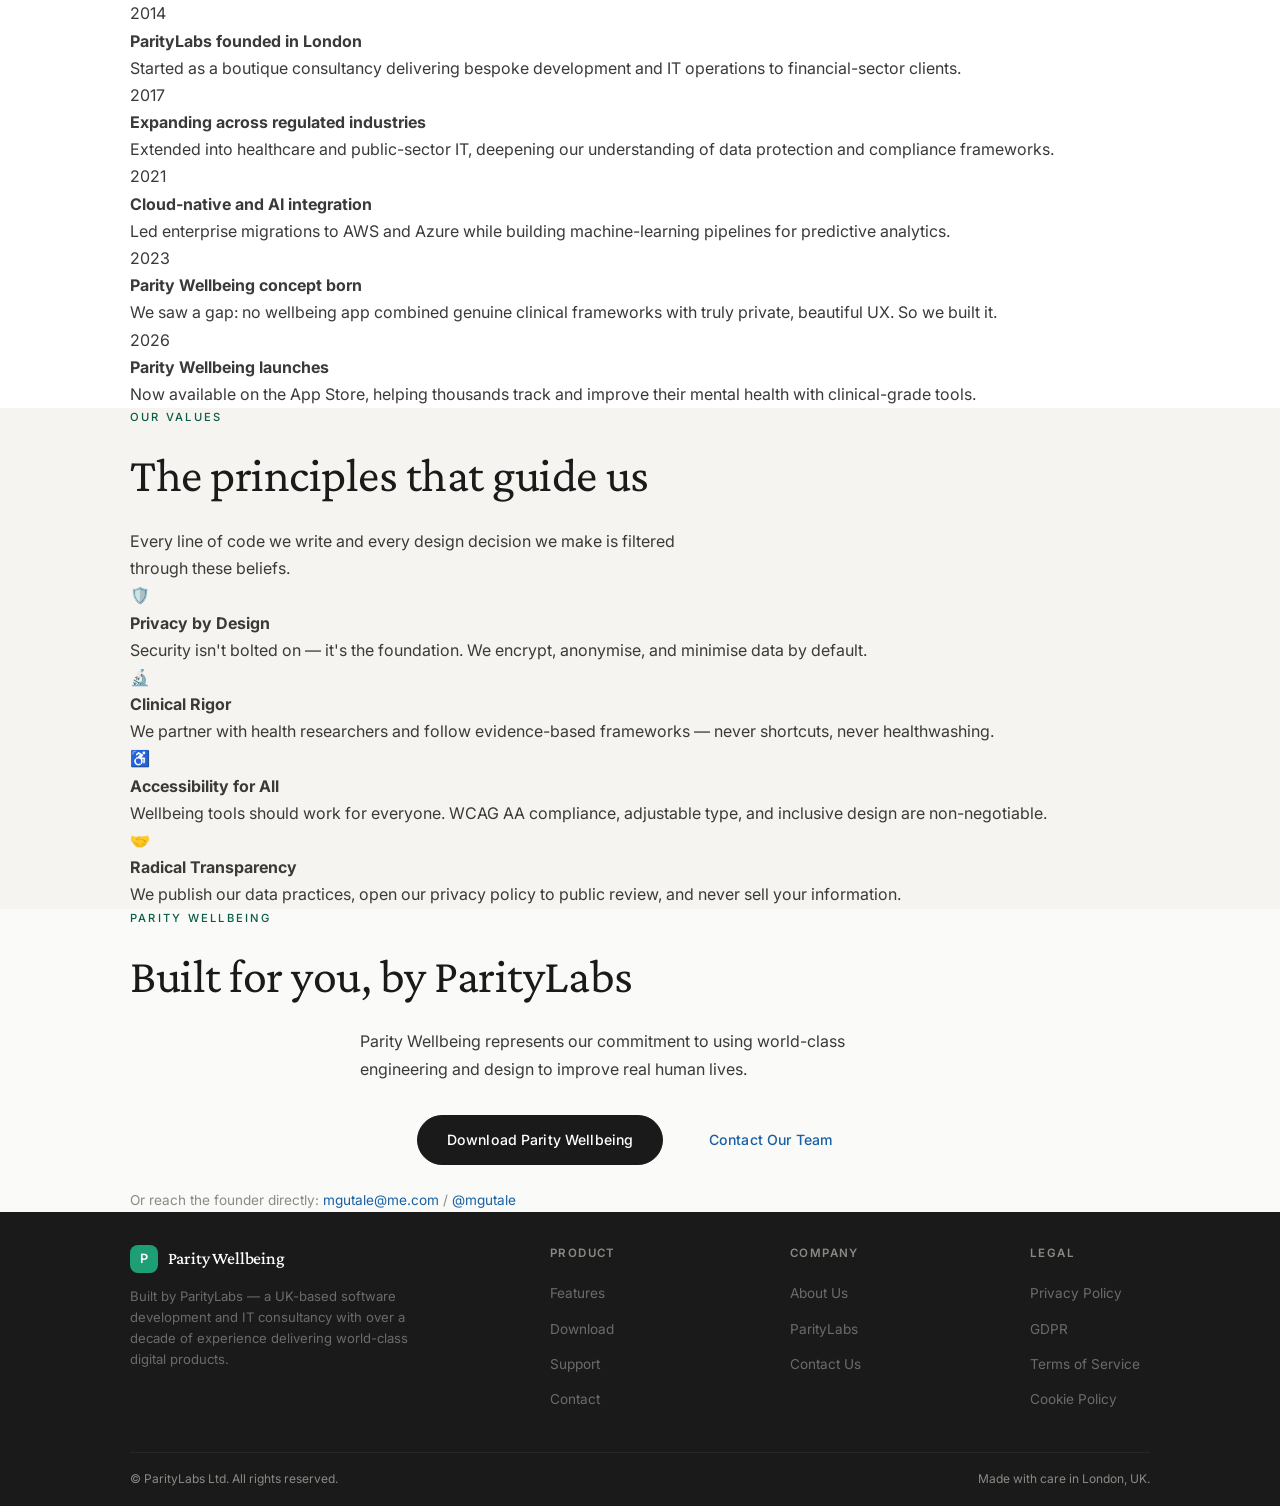
==== commit 17f82852: "Rename to parity.css - completely fresh cache for footer fix" ====
--- a/about.html
+++ b/about.html
@@ -5,7 +5,7 @@
   <meta name="viewport" content="width=device-width, initial-scale=1.0">
   <title>About ParityLabs — The Team Behind Parity Wellbeing</title>
   <meta name="description" content="Parity Wellbeing is developed by ParityLabs, a UK software consultancy with 10+ years experience in world-class applications and IT solutions.">
-  <link rel="stylesheet" href="final.css?v=1780219974">
+  <link rel="stylesheet" href="parity.css?v=1780219974">
 </head>
 <body>
   <script>document.documentElement.classList.add('js');</script>
--- a/parity.css
+++ b/parity.css
@@ -0,0 +1,1301 @@
+/* ─── Parity Wellbeing · Huashu Design Language ───
+   Philosophy: Refined Minimalism · Purposeful Beauty
+   Brand: ParityLabs UK · Calm Clinical Heritage
+   Version: 3.0 · Huashu-inspired Refinement
+   ━━━━━━━━━━━━━━━━━━━━━━━━━━━━━━━━━━━━━━━━━━━━━━━━━━━━ */
+
+@import url('https://fonts.googleapis.com/css2?family=Inter:wght@300;400;500;600&family=Crimson+Pro:wght@400;500;600&display=swap');
+
+:root {
+  /* ── Brand Palette · Restrained ── */
+  --teal-600: #0A5C47;
+  --teal-500: #1D9E75;
+  --teal-100: #EAF4F4;
+  --twilight-600: #185FA5;
+  --twilight-500: #3A7BC4;
+  --twilight-100: #EBF3FB;
+  
+  /* ── Ink Scale · Softer ── */
+  --ink-900: #1A1A1A;
+  --ink-700: #3A3A38;
+  --ink-500: #6B6B68;
+  --ink-400: #8A8A85;
+  --ink-200: #D4D4CF;
+  --ink-100: #EDEDEA;
+  --ink-50: #F7F7F5;
+  
+  --surface: #FAFAF8;
+  --surface-warm: #F5F4F0;
+  
+  /* ── Shadow · Whisper ── */
+  --shadow-sm: 0 1px 2px rgba(0,0,0,0.04);
+  --shadow-md: 0 4px 12px rgba(0,0,0,0.06);
+  
+  /* ── Typography ── */
+  --font-display: 'Crimson Pro', Georgia, serif;
+  --font-body: 'Inter', -apple-system, sans-serif;
+  
+  --max-w: 1100px;
+  --radius: 12px;
+}
+
+/* ── Reset ── */
+*, *::before, *::after { 
+  box-sizing: border-box; 
+  margin:0; 
+  padding:0; 
+}
+
+html { 
+  scroll-behavior: smooth; 
+}
+
+body {
+  font-family: var(--font-body);
+  color: var(--ink-700);
+  background: var(--surface);
+  line-height: 1.7;
+  -webkit-font-smoothing: antialiased;
+  min-height: 100vh;
+  display: flex;
+  flex-direction: column;
+}
+
+img, svg { 
+  max-width:100%; 
+  height:auto; 
+  display:block; 
+}
+
+a { 
+  text-decoration:none; 
+  color:var(--twilight-600); 
+  transition: all 0.3s ease; 
+}
+
+a:hover { 
+  color:var(--teal-600); 
+}
+
+ul { 
+  list-style:none; 
+}
+
+/* ── Skip Link ── */
+.skip-link {
+  position: absolute;
+  top: -100px;
+  left: 50%;
+  transform: translateX(-50%);
+  background: var(--teal-600);
+  color: #fff;
+  padding: 0.75rem 1.5rem;
+  border-radius: var(--radius);
+  font-weight: 500;
+  font-size: 0.9rem;
+  z-index: 10000;
+  transition: top 0.3s ease;
+}
+
+.skip-link:focus {
+  top: 1rem;
+  outline: 2px solid var(--teal-100);
+  outline-offset: 2px;
+}
+
+/* ── Container · Generous ── */
+.container { 
+  max-width:var(--max-w); 
+  margin:0 auto; 
+  padding:0 2.5rem; 
+  width: 100%;
+}
+
+.container-narrow { 
+  max-width:640px; 
+  margin:0 auto; 
+  padding:0 2.5rem; 
+  width: 100%;
+}
+
+/* ── Typography Scale ── */
+.section-title {
+  font-family: var(--font-display);
+  font-size: clamp(2rem, 4vw, 3rem);
+  font-weight: 400;
+  letter-spacing: -0.01em;
+  color: var(--ink-900);
+  line-height: 1.2;
+  margin-bottom: 0.5em;
+}
+
+.section-subtitle {
+  font-family: var(--font-body);
+  font-size: clamp(1rem, 1.2vw, 1.15rem);
+  color: var(--ink-500);
+  line-height: 1.7;
+  max-width: 560px;
+  margin: 0 auto;
+}
+
+.section-overline {
+  font-family: var(--font-body);
+  font-size: 0.7rem;
+  font-weight: 500;
+  letter-spacing: 0.2em;
+  text-transform: uppercase;
+  color: var(--teal-600);
+  margin-bottom: 1.2rem;
+}
+
+/* ── Buttons · Soft ── */
+.btn {
+  display: inline-flex;
+  align-items: center;
+  justify-content: center;
+  gap: 0.5rem;
+  padding: 0.75rem 1.8rem;
+  font-family: var(--font-body);
+  font-weight: 500;
+  font-size: 0.88rem;
+  letter-spacing: 0.01em;
+  border-radius: 100px;
+  cursor: pointer;
+  transition: all 0.35s ease;
+  border: 1px solid transparent;
+}
+
+.btn-primary {
+  background: var(--ink-900);
+  color: #fff;
+  border-color: var(--ink-900);
+}
+
+.btn-primary:hover {
+  background: transparent;
+  color: var(--ink-900);
+}
+
+.btn-secondary {
+  background: transparent;
+  color: var(--ink-700);
+  border-color: var(--ink-200);
+}
+
+.btn-secondary:hover {
+  border-color: var(--ink-700);
+  color: var(--ink-900);
+}
+
+.btn-small {
+  padding: 0.55rem 1.2rem;
+  font-size: 0.82rem;
+}
+
+/* ── Navigation · Whisper ── */
+.navbar {
+  position: fixed; 
+  top:0; 
+  left:0; 
+  width:100%;
+  height: 72px; 
+  z-index: 1000;
+  background: rgba(250,250,248,0.85);
+  backdrop-filter: blur(16px) saturate(1.2);
+  border-bottom: 1px solid rgba(0,0,0,0.04);
+}
+
+.navbar .container { 
+  display:flex; 
+  align-items:center; 
+  justify-content:space-between; 
+  height:100%; 
+}
+
+.logo {
+  display:flex; 
+  align-items:center; 
+  gap:0.6rem;
+  font-family: var(--font-display);
+  font-size: 1.25rem; 
+  font-weight: 500;
+  color: var(--ink-900); 
+  letter-spacing: -0.01em;
+}
+
+.logo-mark {
+  width: 32px; 
+  height: 32px;
+  background: var(--teal-500);
+  color:#fff;
+  border-radius: 8px;
+  display:flex; 
+  align-items:center; 
+  justify-content:center;
+  font-family: var(--font-body);
+  font-size: 0.9rem; 
+  font-weight: 600;
+}
+
+.nav-links {
+  display:flex; 
+  gap:2.5rem;
+  align-items:center;
+}
+
+.nav-links a {
+  color: var(--ink-500);
+  font-size: 0.85rem;
+  font-weight: 400;
+  letter-spacing: 0.02em;
+  position: relative;
+}
+
+.nav-links a::after {
+  content:'';
+  position:absolute;
+  bottom: -4px;
+  left: 0;
+  width: 0;
+  height: 1px;
+  background: var(--teal-600);
+  transition: width 0.3s ease;
+}
+
+.nav-links a:hover {
+  color: var(--ink-900);
+}
+
+.nav-links a:hover::after {
+  width: 100%;
+}
+
+/* ── Hero · Breath ── */
+.hero {
+  position: relative; 
+  padding: 220px 0 180px;
+  background: var(--surface);
+  overflow: hidden;
+  flex: 1;
+}
+
+.hero::before {
+  content:''; 
+  position:absolute; 
+  top: 50%;
+  left: 50%;
+  transform: translate(-50%, -50%);
+  width: 800px; 
+  height: 800px;
+  background: radial-gradient(circle, rgba(29,158,117,0.03) 0%, transparent 70%);
+  pointer-events:none;
+}
+
+.hero .container {
+  position: relative;
+  z-index: 1;
+}
+
+.hero-content { text-align: left; }
+
+.hero-badge {
+  display:inline-flex; 
+  align-items:center; 
+  gap:0.4rem;
+  padding: 0.4rem 1rem;
+  background: var(--teal-100);
+  color: var(--teal-600); 
+  border-radius: 100px;
+  font-size: 0.78rem; 
+  font-weight: 500;
+  margin-bottom: 2rem; 
+  letter-spacing: 0.02em;
+}
+
+.hero h1 {
+  font-family: var(--font-display);
+  font-size: clamp(2.8rem, 5vw, 4.2rem);
+  font-weight: 400;
+  line-height: 1.15;
+  letter-spacing: -0.02em;
+  color: var(--ink-900);
+  margin-bottom: 1rem;
+  max-width: 800px;
+  margin-left: 0;
+  margin-right: auto;
+  text-align: left;
+}
+
+.hero h1 span { 
+  color: var(--teal-600); 
+}
+
+.hero p.subtitle {
+  font-size: clamp(1.05rem, 1.4vw, 1.25rem);
+  color: var(--ink-500);
+  line-height: 1.7;
+  margin-bottom: 2.5rem;
+  max-width: 520px;
+  margin-left: 0;
+  margin-right: auto;
+  text-align: left;
+}
+
+.hero-actions { 
+  display:flex; 
+  gap:1rem; 
+  flex-wrap:wrap; 
+  justify-content: flex-start;
+}
+
+/* ── Features · Gallery ── */
+.features {
+  padding: 140px 0;
+  background: #fff;
+}
+
+.features-grid {
+  display: grid;
+  grid-template-columns: repeat(3, 1fr);
+  gap: 4rem; 
+  margin-top: 4rem;
+}
+
+.feature-item {
+  text-align: center;
+  padding: 2rem 0;
+}
+
+.feature-icon {
+  width: 48px; 
+  height: 48px;
+  border-radius: 14px;
+  display: inline-flex; 
+  align-items: center; 
+  justify-content: center;
+  font-size: 1.4rem;
+  margin-bottom: 1.5rem;
+  background: var(--surface);
+  transition: transform 0.4s ease;
+}
+
+.feature-item:hover .feature-icon {
+  transform: translateY(-3px);
+}
+
+.feature-title {
+  font-family: var(--font-body);
+  font-size: 1.05rem; 
+  font-weight: 500;
+  color: var(--ink-900); 
+  margin-bottom: 0.5rem;
+}
+
+.feature-desc {
+  font-size: 0.88rem; 
+  color: var(--ink-400); 
+  line-height:1.6;
+  max-width: 280px;
+  margin: 0 auto;
+}
+
+/* ── Feature Cards (HTML classes) ── */
+.feature-card {
+  background: var(--surface); 
+  border: 1px solid var(--ink-200);
+  border-radius: var(--radius); 
+  padding: 2rem;
+  transition: all 0.35s ease;
+}
+
+.feature-card:hover {
+  transform: translateY(-4px);
+  box-shadow: var(--shadow-md);
+}
+
+.f-icon {
+  width: 48px; 
+  height: 48px;
+  border-radius: 14px;
+  display: inline-flex; 
+  align-items: center; 
+  justify-content: center;
+  font-size: 1.4rem;
+  margin-bottom: 1rem;
+}
+
+.f-title {
+  font-family: var(--font-body);
+  font-size: 1.05rem; 
+  font-weight: 500;
+  color: var(--ink-900); 
+  margin-bottom: 0.5rem;
+}
+
+.f-desc {
+  font-size: 0.88rem; 
+  color: var(--ink-400); 
+  line-height:1.6;
+}
+
+/* ── Hero Visual ── */
+.hero-visual {
+  position: relative;
+  display: flex;
+  justify-content: center;
+  align-items: center;
+}
+
+.phone-frame {
+  width: 280px;
+  max-width: 100%;
+  aspect-ratio: 9/19;
+  background: #0d1614;
+  border-radius: 42px;
+  position: relative;
+  box-shadow: 0 0 0 10px #1a2e28, 0 24px 48px rgba(0,0,0,0.3), 0 0 60px rgba(29,158,117,0.1);
+  overflow: hidden;
+}
+
+.phone-notch {
+  position: absolute;
+  top: 0;
+  left: 50%;
+  transform: translateX(-50%);
+  width: 100px;
+  height: 24px;
+  background: #0d1614;
+  border-bottom-left-radius: 14px;
+  border-bottom-right-radius: 14px;
+  z-index: 10;
+}
+
+.phone-screen {
+  position: absolute;
+  inset: 8px;
+  border-radius: 34px;
+  overflow: hidden;
+  background: #152926;
+  display: flex;
+  flex-direction: column;
+  padding: 1.2rem;
+  gap: 0.6rem;
+}
+
+.screen-top {
+  display: flex;
+  justify-content: space-between;
+  align-items: center;
+}
+
+.screen-title {
+  font-family: var(--font-display);
+  font-weight: 700;
+  font-size: 0.9rem;
+  color: #fff;
+}
+
+.screen-sub {
+  font-size: 0.65rem;
+  color: rgba(255,255,255,0.5);
+}
+
+.illustration-hero {
+  flex: 1;
+  display: flex;
+  align-items: center;
+  justify-content: center;
+}
+
+.hero-circle {
+  width: 100px;
+  height: 100px;
+  border-radius: 50%;
+  background: linear-gradient(135deg, var(--teal-500), var(--twilight-500));
+  display: flex;
+  align-items: center;
+  justify-content: center;
+  box-shadow: 0 6px 24px rgba(29,158,117,0.25);
+}
+
+.hero-circle svg {
+  width: 52px;
+  height: 52px;
+  color: #fff;
+}
+
+.widget-row {
+  display: flex;
+  gap: 0.4rem;
+}
+
+.w-card {
+  flex: 1;
+  background: rgba(255,255,255,0.08);
+  border-radius: 8px;
+  padding: 0.5rem 0.3rem;
+  text-align: center;
+}
+
+.w-d {
+  width: 5px;
+  height: 5px;
+  border-radius: 50%;
+  display: inline-block;
+  margin-bottom: 0.25rem;
+}
+
+.w-l {
+  font-size: 0.6rem;
+  color: rgba(255,255,255,0.8);
+  display: block;
+}
+.showcase {
+  padding: 140px 0;
+  background: var(--surface-warm);
+}
+
+.showcase-grid {
+  display: grid;
+  grid-template-columns: 1fr 1fr;
+  gap: 6rem;
+  align-items: center;
+  max-width: 1000px;
+  margin: 0 auto;
+}
+
+.showcase-content {
+  max-width: 440px;
+}
+
+.showcase-content h2 {
+  font-family: var(--font-display);
+  font-size: clamp(1.8rem, 3vw, 2.4rem);
+  font-weight: 400;
+  line-height: 1.2;
+  color: var(--ink-900);
+  margin-bottom: 1rem;
+}
+
+.showcase-content p {
+  color: var(--ink-500);
+  line-height: 1.7;
+  margin-bottom: 1.5rem;
+}
+
+.showcase-visual {
+  position: relative;
+  display: flex;
+  justify-content: center;
+}
+
+.showcase-text h3 {
+  font-family: var(--font-display);
+  font-size: clamp(1.4rem, 2vw, 1.8rem);
+  font-weight: 500;
+  color: var(--ink-900);
+  margin-bottom: 1rem;
+  line-height: 1.3;
+}
+
+.showcase-text p {
+  color: var(--ink-500);
+  line-height: 1.7;
+  margin-bottom: 1.5rem;
+}
+
+.bullet-list {
+  list-style: none;
+  margin: 1rem 0;
+}
+
+.bullet-list li {
+  display: flex;
+  align-items: center;
+  gap: 0.75rem;
+  padding: 0.5rem 0;
+  color: var(--ink-600);
+  font-size: 0.95rem;
+}
+
+.check {
+  width: 22px;
+  height: 22px;
+  border-radius: 50%;
+  background: var(--teal-100);
+  color: var(--teal-600);
+  display: flex;
+  align-items: center;
+  justify-content: center;
+  font-size: 0.75rem;
+  font-weight: 700;
+  flex-shrink: 0;
+}
+
+/* ── Trust · Quiet ── */
+.trust {
+  padding: 100px 0;
+  background: #fff;
+  text-align: left;
+  border-top: 1px solid var(--ink-100);
+  border-bottom: 1px solid var(--ink-100);
+}
+
+.trust-bar {
+  padding: 100px 0;
+  background: #fff;
+  text-align: left;
+  border-top: 1px solid var(--ink-100);
+  border-bottom: 1px solid var(--ink-100);
+}
+
+.trust-stats {
+  display: flex;
+  justify-content: center;
+  gap: 5rem;
+  margin-top: 3rem;
+}
+
+.stat-item .stat-number {
+  font-family: var(--font-display);
+  font-size: clamp(2rem, 3vw, 2.8rem);
+  font-weight: 400;
+  color: var(--ink-900);
+  line-height: 1;
+  margin-bottom: 0.3rem;
+}
+
+.stat-item .stat-label {
+  font-size: 0.78rem;
+  color: var(--ink-400);
+  letter-spacing: 0.05em;
+  text-transform: uppercase;
+}
+
+.stat-block .stat-number {
+  font-family: var(--font-display);
+  font-size: clamp(2rem, 3vw, 2.8rem);
+  font-weight: 400;
+  color: var(--ink-900);
+  line-height: 1;
+  margin-bottom: 0.3rem;
+}
+
+.stat-block .stat-label {
+  font-size: 0.78rem;
+  color: var(--ink-400);
+  letter-spacing: 0.05em;
+  text-transform: uppercase;
+}
+
+/* ── Download · Invitation ── */
+.download {
+  padding: 140px 0;
+  background: var(--surface);
+  text-align: center;
+}
+
+.download-cta {
+  padding: 140px 0;
+  background: var(--surface);
+  text-align: center;
+}
+
+.download h2 {
+  font-family: var(--font-display);
+  font-size: clamp(1.8rem, 3vw, 2.4rem);
+  font-weight: 400;
+  color: var(--ink-900);
+  margin-bottom: 0.8rem;
+}
+
+.download-cta h2 {
+  font-family: var(--font-display);
+  font-size: clamp(1.8rem, 3vw, 2.4rem);
+  font-weight: 400;
+  color: var(--ink-900);
+  margin-bottom: 0.8rem;
+}
+
+.download > .container > p {
+  color: var(--ink-500);
+  margin-bottom: 2rem;
+}
+
+.download-cta > .container > p {
+  color: var(--ink-500);
+  margin-bottom: 2rem;
+}
+
+.store-badges {
+  display: flex;
+  gap: 1rem;
+  justify-content: center;
+  flex-wrap: wrap;
+  margin-top: 2rem;
+}
+
+.store-badge {
+  display: inline-flex;
+  align-items: center;
+  gap: 0.6rem;
+  padding: 0.7rem 1.4rem;
+  background: var(--ink-900);
+  color: #fff;
+  border-radius: 10px;
+  font-size: 0.82rem;
+  transition: all 0.3s ease;
+}
+
+.store-badge:hover {
+  background: var(--ink-700);
+  color: #fff;
+  transform: translateY(-2px);
+}
+
+.store-badge .small {
+  font-size: 0.65rem;
+  opacity: 0.7;
+  display: block;
+  line-height: 1.2;
+}
+
+.store-badge .big {
+  font-size: 0.95rem;
+  font-weight: 500;
+  display: block;
+  line-height: 1.2;
+}
+
+/* ── Footer · Signature ── */
+footer {
+  background: var(--ink-900);
+  color: var(--ink-400);
+  padding: 0;
+  margin-top: auto;
+  border-top: none;
+}
+
+footer .container {
+  display: flex;
+  flex-direction: column;
+}
+
+.footer-grid {
+  display: flex;
+  justify-content: space-between;
+  align-items: flex-start;
+  width: 100%;
+  padding: 2rem 0;
+  gap: 3rem;
+}
+
+.footer-brand {
+  flex: 1;
+  max-width: 300px;
+}
+
+.footer-brand p {
+  font-size: 0.82rem;
+  color: var(--ink-500);
+  line-height: 1.6;
+  margin-top: 0.75rem;
+}
+
+.footer-brand .logo {
+  color: #fff;
+  font-size: 1.1rem;
+}
+
+.footer-brand .logo-mark {
+  width: 28px;
+  height: 28px;
+  font-size: 0.8rem;
+}
+
+.footer-col {
+  min-width: 120px;
+}
+
+.footer-col h5 {
+  font-size: 0.72rem;
+  font-weight: 600;
+  letter-spacing: 0.12em;
+  text-transform: uppercase;
+  color: var(--ink-600);
+  margin-bottom: 1rem;
+}
+
+.footer-col ul li {
+  margin-bottom: 0.5rem;
+}
+
+.footer-col ul li a {
+  color: var(--ink-500);
+  font-size: 0.85rem;
+  transition: color 0.3s ease;
+}
+
+.footer-col ul li a:hover {
+  color: #fff;
+}
+
+.footer-bottom {
+  display: flex;
+  justify-content: space-between;
+  align-items: center;
+  padding: 1rem 0;
+  border-top: 1px solid rgba(255,255,255,0.06);
+  font-size: 0.75rem;
+  color: var(--ink-600);
+}
+
+.footer-bottom a {
+  color: var(--ink-500);
+}
+
+.footer-bottom a:hover {
+  color: #fff;
+}
+
+/* ── Page Header · Calm ── */
+.page-header {
+  padding: 160px 0 80px;
+  background: var(--surface);
+  text-align: center;
+  position: relative;
+}
+
+.page-header::before {
+  content:'';
+  position: absolute;
+  top: 0;
+  left: 0;
+  width: 100%;
+  height: 100%;
+  background: radial-gradient(circle at 50% 30%, rgba(29,158,117,0.03) 0%, transparent 60%);
+  pointer-events: none;
+}
+
+.page-header h1 {
+  font-family: var(--font-display);
+  font-size: clamp(1.8rem, 3vw, 2.6rem);
+  font-weight: 400;
+  color: var(--ink-900);
+  margin-bottom: 0.5rem;
+  position: relative;
+}
+
+.page-header p {
+  color: var(--ink-500);
+  font-size: 1rem;
+  max-width: 500px;
+  margin: 0 auto;
+  position: relative;
+}
+
+/* ── Content Pages · Editorial ── */
+.content-page {
+  padding: 80px 0 120px;
+  background: #fff;
+}
+
+.content-card {
+  max-width: 720px;
+  margin: 0 auto;
+  padding: 0 2rem;
+}
+
+.content-card h2 {
+  font-family: var(--font-display);
+  font-size: 1.4rem;
+  font-weight: 500;
+  color: var(--ink-900);
+  margin: 2.5rem 0 1rem;
+  padding-top: 1.5rem;
+  border-top: 1px solid var(--ink-100);
+}
+
+.content-card h2:first-child {
+  margin-top: 0;
+  padding-top: 0;
+  border-top: none;
+}
+
+.content-card p {
+  margin-bottom: 1.2rem;
+  color: var(--ink-600);
+  line-height: 1.8;
+}
+
+.content-card ul {
+  margin: 1rem 0 1.5rem 1.5rem;
+  list-style: disc;
+}
+
+.content-card ul li {
+  margin-bottom: 0.5rem;
+  color: var(--ink-600);
+  line-height: 1.7;
+}
+
+.content-card a {
+  color: var(--twilight-600);
+  text-decoration: underline;
+  text-underline-offset: 3px;
+}
+
+.content-card a:hover {
+  color: var(--teal-600);
+}
+
+.last-updated {
+  font-size: 0.8rem;
+  color: var(--ink-400);
+  margin-top: 3rem;
+  padding-top: 1.5rem;
+  border-top: 1px solid var(--ink-100);
+}
+
+/* ── Contact · Warm ── */
+.contact-grid {
+  display: grid;
+  grid-template-columns: 1fr 1fr;
+  gap: 5rem;
+  max-width: 900px;
+  margin: 4rem auto 0;
+  align-items: start;
+}
+
+.contact-info h3 {
+  font-family: var(--font-display);
+  font-size: 1.3rem;
+  font-weight: 400;
+  color: var(--ink-900);
+  margin-bottom: 1.5rem;
+}
+
+.contact-info p {
+  color: var(--ink-500);
+  margin-bottom: 2rem;
+  line-height: 1.7;
+}
+
+.contact-item {
+  display: flex;
+  gap: 1rem;
+  margin-bottom: 1.2rem;
+  align-items: flex-start;
+}
+
+.contact-item .icon {
+  width: 40px;
+  height: 40px;
+  background: var(--surface);
+  border-radius: 10px;
+  display: flex;
+  align-items: center;
+  justify-content: center;
+  font-size: 1.1rem;
+  flex-shrink: 0;
+}
+
+.contact-item .detail strong {
+  display: block;
+  font-weight: 500;
+  color: var(--ink-900);
+  margin-bottom: 0.2rem;
+  font-size: 0.9rem;
+}
+
+.contact-item .detail span {
+  font-size: 0.85rem;
+  color: var(--ink-500);
+}
+
+/* ── Form · Clean ── */
+.form-group {
+  margin-bottom: 1.5rem;
+}
+
+.form-group label {
+  display: block;
+  font-size: 0.8rem;
+  font-weight: 500;
+  color: var(--ink-700);
+  margin-bottom: 0.5rem;
+  letter-spacing: 0.02em;
+}
+
+.form-group input,
+.form-group textarea {
+  width: 100%;
+  padding: 0.9rem 1rem;
+  border: 1px solid var(--ink-200);
+  border-radius: var(--radius);
+  font-family: var(--font-body);
+  font-size: 0.9rem;
+  color: var(--ink-900);
+  background: #fff;
+  transition: all 0.3s ease;
+}
+
+.form-group input:focus,
+.form-group textarea:focus {
+  outline: none;
+  border-color: var(--teal-500);
+  box-shadow: 0 0 0 3px rgba(29,158,117,0.1);
+}
+
+.form-group textarea {
+  min-height: 140px;
+  resize: vertical;
+}
+
+.form-status {
+  padding: 1rem;
+  border-radius: var(--radius);
+  font-size: 0.9rem;
+  margin-bottom: 1rem;
+  display: none;
+}
+
+.form-status.success {
+  background: var(--teal-100);
+  color: var(--teal-600);
+  display: block;
+}
+
+.form-status.error {
+  background: #FEF2F2;
+  color: #DC2626;
+  display: block;
+}
+
+/* ── FAQ · Gentle ── */
+.faq-item {
+  border-bottom: 1px solid var(--ink-100);
+  padding: 1.5rem 0;
+}
+
+.faq-question {
+  width: 100%;
+  display: flex;
+  justify-content: space-between;
+  align-items: center;
+  background: none;
+  border: none;
+  font-family: var(--font-body);
+  font-size: 1rem;
+  font-weight: 500;
+  color: var(--ink-900);
+  cursor: pointer;
+  text-align: left;
+  padding: 0;
+}
+
+.faq-question:hover {
+  color: var(--teal-600);
+}
+
+.faq-icon {
+  font-size: 1.2rem;
+  color: var(--ink-400);
+  transition: transform 0.3s ease;
+  flex-shrink: 0;
+  margin-left: 1rem;
+}
+
+.faq-item.open .faq-icon {
+  transform: rotate(45deg);
+}
+
+.faq-answer {
+  max-height: 0;
+  overflow: hidden;
+  transition: max-height 0.4s ease, padding 0.4s ease;
+}
+
+.faq-item.open .faq-answer {
+  max-height: 500px;
+  padding-top: 1rem;
+}
+
+.faq-answer p {
+  color: var(--ink-500);
+  line-height: 1.7;
+  font-size: 0.92rem;
+}
+
+/* ── Reveal Animation · Soft ── */
+.reveal {
+  opacity: 0;
+  transform: translateY(20px);
+  transition: opacity 0.8s ease, transform 0.8s ease;
+}
+
+.reveal.visible {
+  opacity: 1;
+  transform: translateY(0);
+}
+
+.reveal-delay-1 { transition-delay: 0.1s; }
+.reveal-delay-2 { transition-delay: 0.2s; }
+.reveal-delay-3 { transition-delay: 0.3s; }
+
+/* ── Mobile · Adaptive ── */
+@media (max-width: 1024px) {
+  .features-grid {
+    gap: 2rem;
+  }
+  
+  .showcase-grid {
+    gap: 3rem;
+  }
+  
+  .contact-grid {
+    gap: 3rem;
+  }
+}
+
+@media (max-width: 768px) {
+  .container {
+    padding: 0 1.5rem;
+  }
+  
+  .hero {
+    padding: 160px 0 120px;
+  }
+  
+  .features {
+    padding: 100px 0;
+  }
+  
+  .features-grid {
+    grid-template-columns: 1fr;
+    gap: 2rem;
+    margin-top: 3rem;
+  }
+  
+  .feature-item {
+    padding: 1rem 0;
+  }
+  
+  .showcase-grid {
+    grid-template-columns: 1fr;
+    gap: 3rem;
+  }
+  
+  .showcase-visual {
+    order: -1;
+  }
+  
+  .trust-stats {
+    flex-direction: column;
+    gap: 2rem;
+  }
+  
+  .contact-grid {
+    grid-template-columns: 1fr;
+    gap: 3rem;
+  }
+  
+  .footer-inner {
+    flex-direction: column;
+    gap: 1rem;
+    padding: 1rem 0;
+    height: auto;
+  }
+  
+  footer {
+    height: auto;
+    padding: 1.5rem 0;
+  }
+  
+  .page-header {
+    padding: 140px 0 60px;
+  }
+  
+  .content-page {
+    padding: 60px 0 80px;
+  }
+  
+  .nav-links {
+    display: none;
+  }
+  
+  .mobile-menu-toggle {
+    display: block;
+  }
+}
+
+@media (max-width: 640px) {
+  .hero {
+    padding: 140px 0 100px;
+  }
+  
+  .hero h1 {
+    font-size: clamp(2.2rem, 6vw, 2.8rem);
+  }
+  
+  .section-title {
+    font-size: clamp(1.6rem, 5vw, 2rem);
+  }
+  
+  .features-grid {
+    gap: 1.5rem;
+  }
+  
+  .trust-stats {
+    gap: 1.5rem;
+  }
+  
+  .stat-item .stat-number {
+    font-size: 1.8rem;
+  }
+  
+  .footer-inner {
+    text-align: center;
+  }
+  
+  .footer-grid {
+    flex-direction: column;
+    align-items: center;
+    text-align: center;
+    gap: 2rem;
+  }
+  
+  .footer-brand {
+    max-width: 100%;
+  }
+  
+  .footer-col {
+    min-width: auto;
+  }
+  
+  .footer-bottom {
+    flex-direction: column;
+    gap: 0.5rem;
+    text-align: center;
+  }
+}
+
+/* ── Print ── */
+@media print {
+  .navbar, footer, .hero-actions, .store-badges {
+    display: none !important;
+  }
+  
+  .hero {
+    padding: 60px 0;
+  }
+  
+  body {
+    background: #fff;
+  }
+  
+  a {
+    text-decoration: underline;
+    color: #000;
+  }
+}
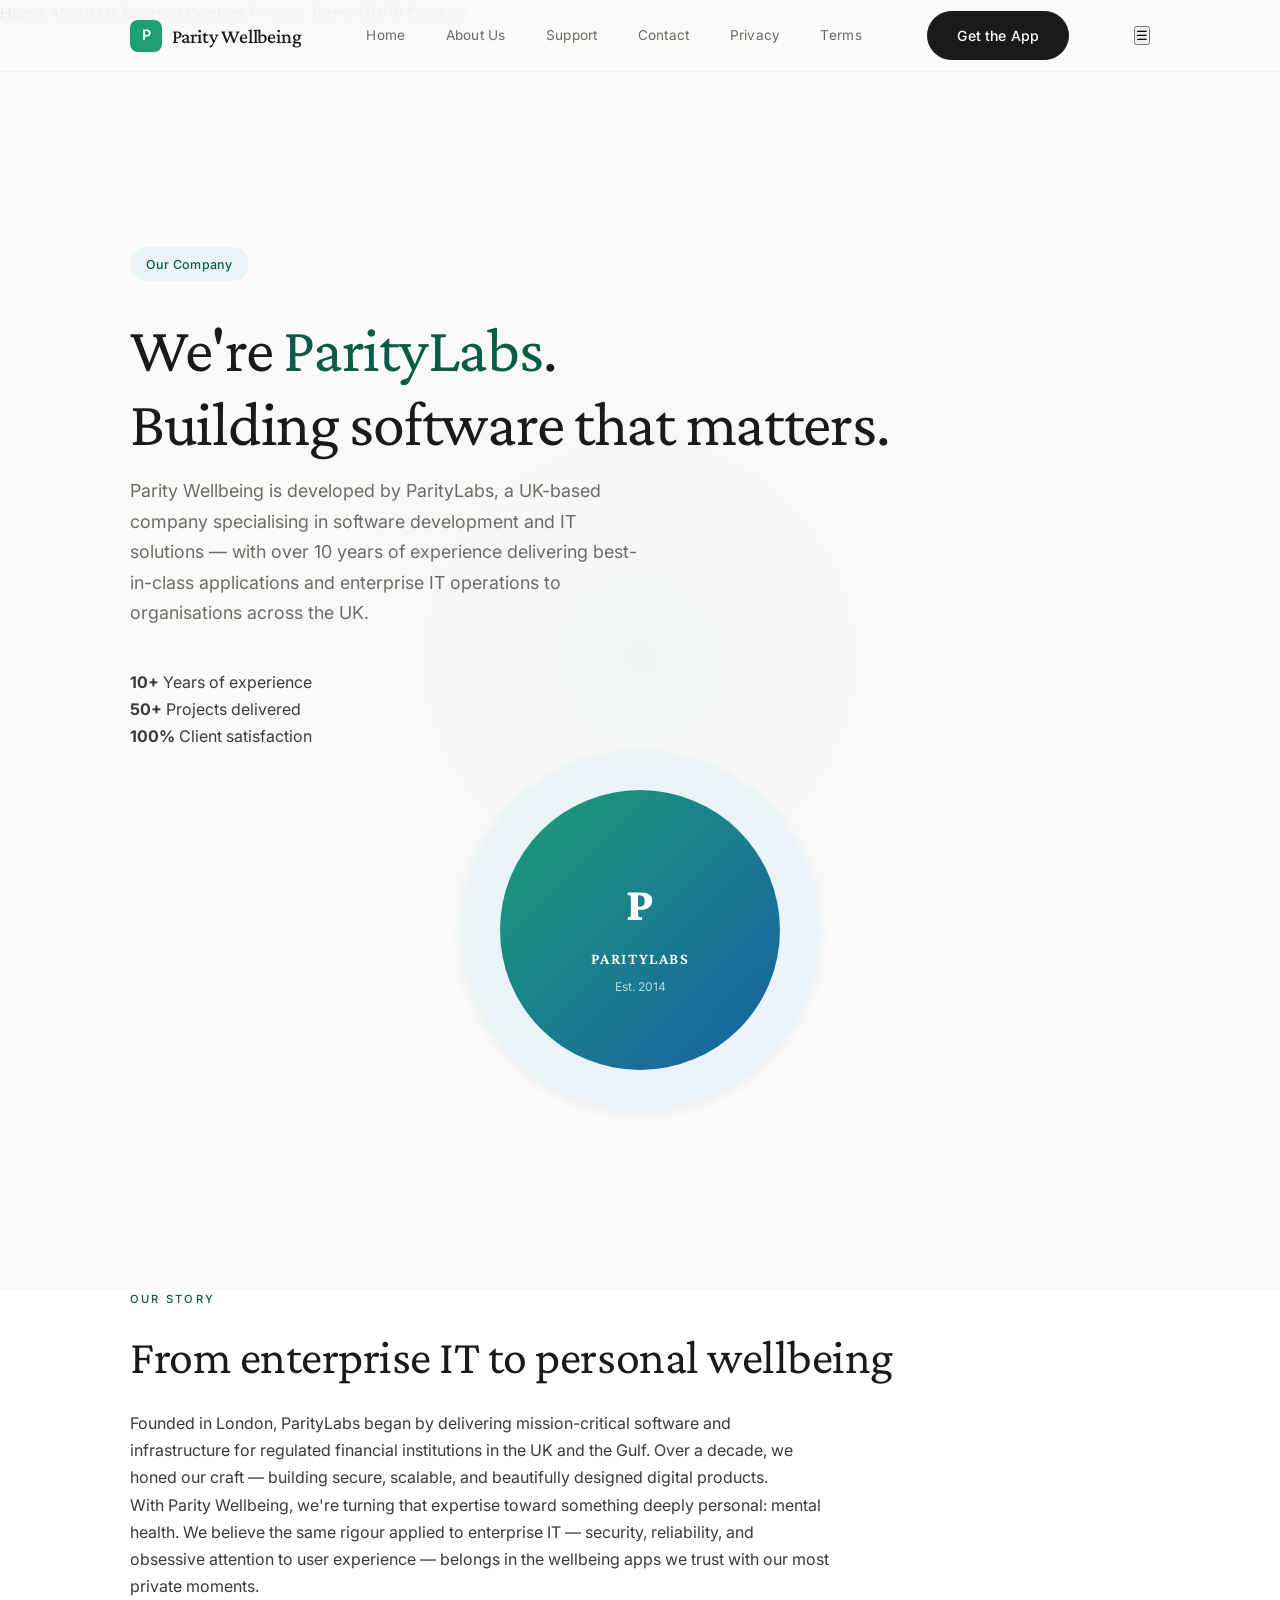
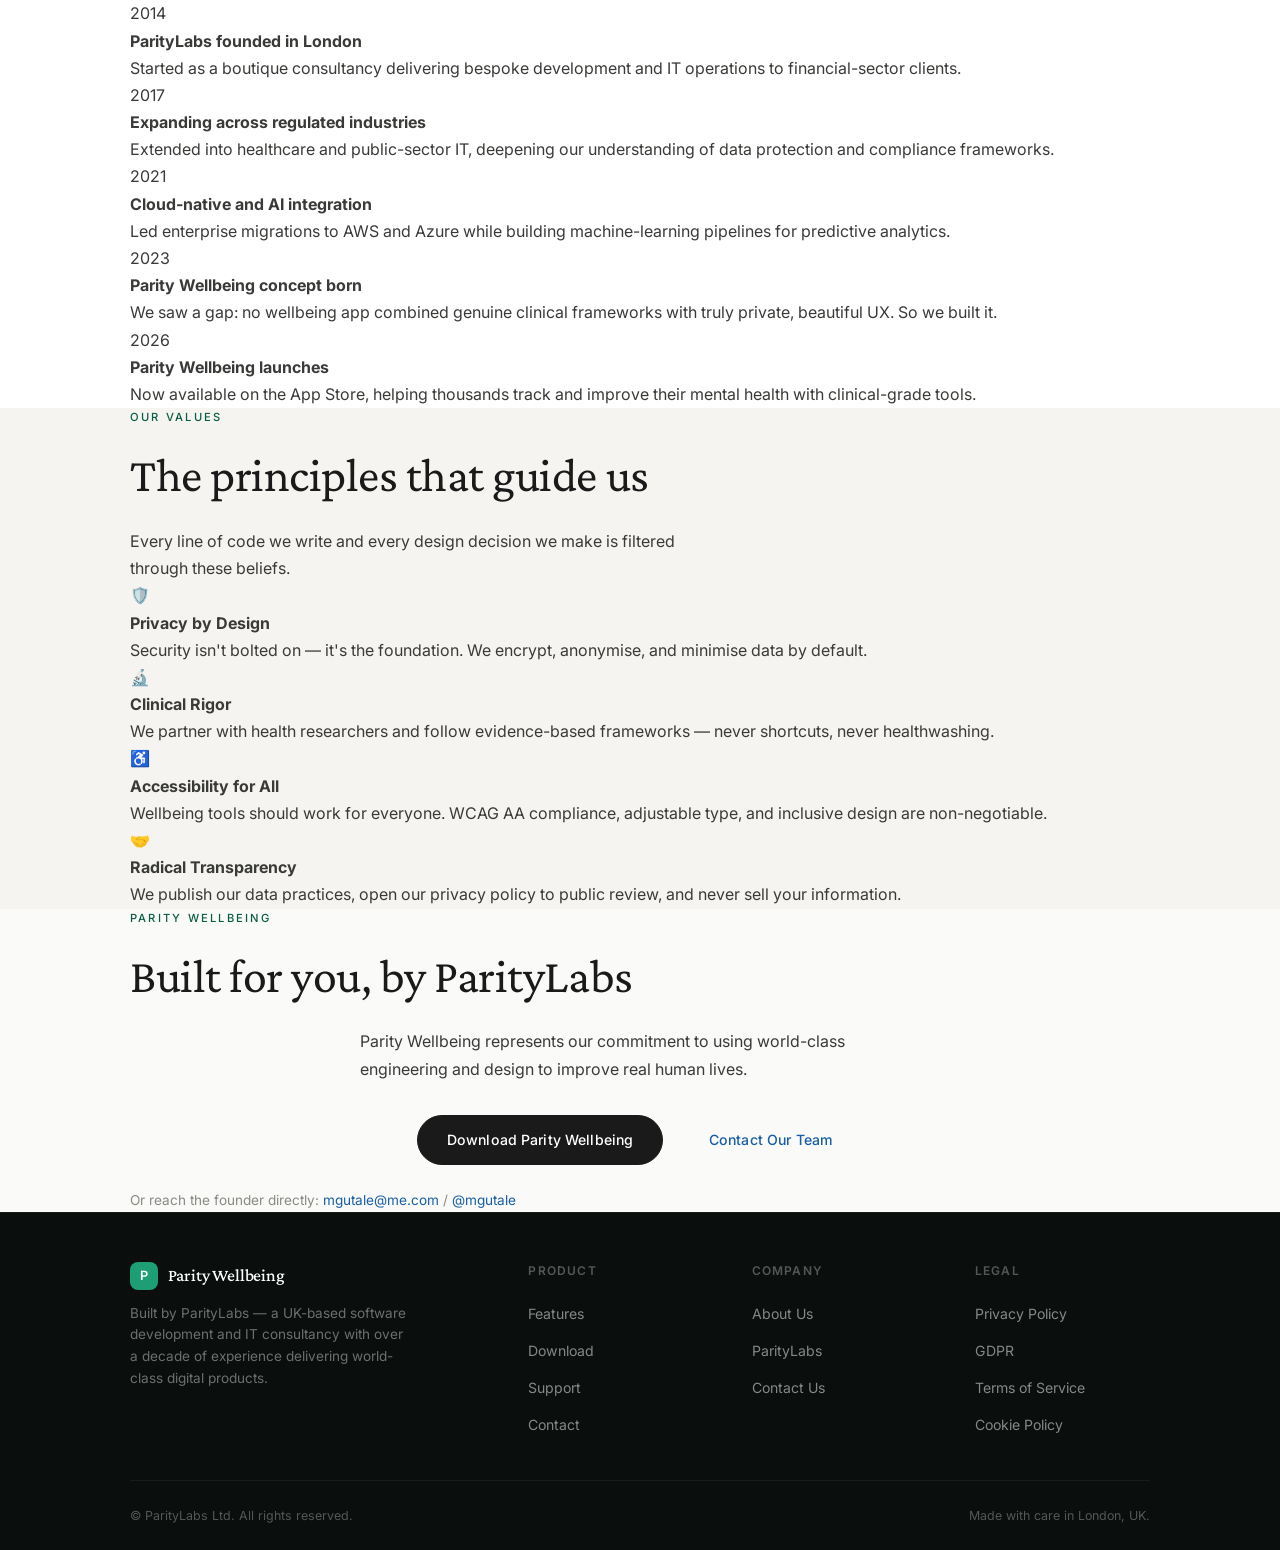
==== commit c723c2a3: "Redesign footer: clean grid layout, proper spacing, mobile responsive" ====
--- a/about.html
+++ b/about.html
@@ -5,7 +5,7 @@
   <meta name="viewport" content="width=device-width, initial-scale=1.0">
   <title>About ParityLabs — The Team Behind Parity Wellbeing</title>
   <meta name="description" content="Parity Wellbeing is developed by ParityLabs, a UK software consultancy with 10+ years experience in world-class applications and IT solutions.">
-  <link rel="stylesheet" href="parity.css?v=1780219974">
+  <link rel="stylesheet" href="new.css?v=1780219974">
 </head>
 <body>
   <script>document.documentElement.classList.add('js');</script>
--- a/new.css
+++ b/new.css
@@ -0,0 +1,1283 @@
+/* ─── Parity Wellbeing · Huashu Design Language ───
+   Philosophy: Refined Minimalism · Purposeful Beauty
+   Brand: ParityLabs UK · Calm Clinical Heritage
+   Version: 3.0 · Huashu-inspired Refinement
+   ━━━━━━━━━━━━━━━━━━━━━━━━━━━━━━━━━━━━━━━━━━━━━━━━━━━━ */
+
+@import url('https://fonts.googleapis.com/css2?family=Inter:wght@300;400;500;600&family=Crimson+Pro:wght@400;500;600&display=swap');
+
+:root {
+  /* ── Brand Palette · Restrained ── */
+  --teal-600: #0A5C47;
+  --teal-500: #1D9E75;
+  --teal-100: #EAF4F4;
+  --twilight-600: #185FA5;
+  --twilight-500: #3A7BC4;
+  --twilight-100: #EBF3FB;
+  
+  /* ── Ink Scale · Softer ── */
+  --ink-900: #1A1A1A;
+  --ink-700: #3A3A38;
+  --ink-500: #6B6B68;
+  --ink-400: #8A8A85;
+  --ink-200: #D4D4CF;
+  --ink-100: #EDEDEA;
+  --ink-50: #F7F7F5;
+  
+  --surface: #FAFAF8;
+  --surface-warm: #F5F4F0;
+  
+  /* ── Shadow · Whisper ── */
+  --shadow-sm: 0 1px 2px rgba(0,0,0,0.04);
+  --shadow-md: 0 4px 12px rgba(0,0,0,0.06);
+  
+  /* ── Typography ── */
+  --font-display: 'Crimson Pro', Georgia, serif;
+  --font-body: 'Inter', -apple-system, sans-serif;
+  
+  --max-w: 1100px;
+  --radius: 12px;
+}
+
+/* ── Reset ── */
+*, *::before, *::after { 
+  box-sizing: border-box; 
+  margin:0; 
+  padding:0; 
+}
+
+html { 
+  scroll-behavior: smooth; 
+}
+
+body {
+  font-family: var(--font-body);
+  color: var(--ink-700);
+  background: var(--surface);
+  line-height: 1.7;
+  -webkit-font-smoothing: antialiased;
+  min-height: 100vh;
+  display: flex;
+  flex-direction: column;
+}
+
+img, svg { 
+  max-width:100%; 
+  height:auto; 
+  display:block; 
+}
+
+a { 
+  text-decoration:none; 
+  color:var(--twilight-600); 
+  transition: all 0.3s ease; 
+}
+
+a:hover { 
+  color:var(--teal-600); 
+}
+
+ul { 
+  list-style:none; 
+}
+
+/* ── Skip Link ── */
+.skip-link {
+  position: absolute;
+  top: -100px;
+  left: 50%;
+  transform: translateX(-50%);
+  background: var(--teal-600);
+  color: #fff;
+  padding: 0.75rem 1.5rem;
+  border-radius: var(--radius);
+  font-weight: 500;
+  font-size: 0.9rem;
+  z-index: 10000;
+  transition: top 0.3s ease;
+}
+
+.skip-link:focus {
+  top: 1rem;
+  outline: 2px solid var(--teal-100);
+  outline-offset: 2px;
+}
+
+/* ── Container · Generous ── */
+.container { 
+  max-width:var(--max-w); 
+  margin:0 auto; 
+  padding:0 2.5rem; 
+  width: 100%;
+}
+
+.container-narrow { 
+  max-width:640px; 
+  margin:0 auto; 
+  padding:0 2.5rem; 
+  width: 100%;
+}
+
+/* ── Typography Scale ── */
+.section-title {
+  font-family: var(--font-display);
+  font-size: clamp(2rem, 4vw, 3rem);
+  font-weight: 400;
+  letter-spacing: -0.01em;
+  color: var(--ink-900);
+  line-height: 1.2;
+  margin-bottom: 0.5em;
+}
+
+.section-subtitle {
+  font-family: var(--font-body);
+  font-size: clamp(1rem, 1.2vw, 1.15rem);
+  color: var(--ink-500);
+  line-height: 1.7;
+  max-width: 560px;
+  margin: 0 auto;
+}
+
+.section-overline {
+  font-family: var(--font-body);
+  font-size: 0.7rem;
+  font-weight: 500;
+  letter-spacing: 0.2em;
+  text-transform: uppercase;
+  color: var(--teal-600);
+  margin-bottom: 1.2rem;
+}
+
+/* ── Buttons · Soft ── */
+.btn {
+  display: inline-flex;
+  align-items: center;
+  justify-content: center;
+  gap: 0.5rem;
+  padding: 0.75rem 1.8rem;
+  font-family: var(--font-body);
+  font-weight: 500;
+  font-size: 0.88rem;
+  letter-spacing: 0.01em;
+  border-radius: 100px;
+  cursor: pointer;
+  transition: all 0.35s ease;
+  border: 1px solid transparent;
+}
+
+.btn-primary {
+  background: var(--ink-900);
+  color: #fff;
+  border-color: var(--ink-900);
+}
+
+.btn-primary:hover {
+  background: transparent;
+  color: var(--ink-900);
+}
+
+.btn-secondary {
+  background: transparent;
+  color: var(--ink-700);
+  border-color: var(--ink-200);
+}
+
+.btn-secondary:hover {
+  border-color: var(--ink-700);
+  color: var(--ink-900);
+}
+
+.btn-small {
+  padding: 0.55rem 1.2rem;
+  font-size: 0.82rem;
+}
+
+/* ── Navigation · Whisper ── */
+.navbar {
+  position: fixed; 
+  top:0; 
+  left:0; 
+  width:100%;
+  height: 72px; 
+  z-index: 1000;
+  background: rgba(250,250,248,0.85);
+  backdrop-filter: blur(16px) saturate(1.2);
+  border-bottom: 1px solid rgba(0,0,0,0.04);
+}
+
+.navbar .container { 
+  display:flex; 
+  align-items:center; 
+  justify-content:space-between; 
+  height:100%; 
+}
+
+.logo {
+  display:flex; 
+  align-items:center; 
+  gap:0.6rem;
+  font-family: var(--font-display);
+  font-size: 1.25rem; 
+  font-weight: 500;
+  color: var(--ink-900); 
+  letter-spacing: -0.01em;
+}
+
+.logo-mark {
+  width: 32px; 
+  height: 32px;
+  background: var(--teal-500);
+  color:#fff;
+  border-radius: 8px;
+  display:flex; 
+  align-items:center; 
+  justify-content:center;
+  font-family: var(--font-body);
+  font-size: 0.9rem; 
+  font-weight: 600;
+}
+
+.nav-links {
+  display:flex; 
+  gap:2.5rem;
+  align-items:center;
+}
+
+.nav-links a {
+  color: var(--ink-500);
+  font-size: 0.85rem;
+  font-weight: 400;
+  letter-spacing: 0.02em;
+  position: relative;
+}
+
+.nav-links a::after {
+  content:'';
+  position:absolute;
+  bottom: -4px;
+  left: 0;
+  width: 0;
+  height: 1px;
+  background: var(--teal-600);
+  transition: width 0.3s ease;
+}
+
+.nav-links a:hover {
+  color: var(--ink-900);
+}
+
+.nav-links a:hover::after {
+  width: 100%;
+}
+
+/* ── Hero · Breath ── */
+.hero {
+  position: relative; 
+  padding: 220px 0 180px;
+  background: var(--surface);
+  overflow: hidden;
+  flex: 1;
+}
+
+.hero::before {
+  content:''; 
+  position:absolute; 
+  top: 50%;
+  left: 50%;
+  transform: translate(-50%, -50%);
+  width: 800px; 
+  height: 800px;
+  background: radial-gradient(circle, rgba(29,158,117,0.03) 0%, transparent 70%);
+  pointer-events:none;
+}
+
+.hero .container {
+  position: relative;
+  z-index: 1;
+}
+
+.hero-content { text-align: left; }
+
+.hero-badge {
+  display:inline-flex; 
+  align-items:center; 
+  gap:0.4rem;
+  padding: 0.4rem 1rem;
+  background: var(--teal-100);
+  color: var(--teal-600); 
+  border-radius: 100px;
+  font-size: 0.78rem; 
+  font-weight: 500;
+  margin-bottom: 2rem; 
+  letter-spacing: 0.02em;
+}
+
+.hero h1 {
+  font-family: var(--font-display);
+  font-size: clamp(2.8rem, 5vw, 4.2rem);
+  font-weight: 400;
+  line-height: 1.15;
+  letter-spacing: -0.02em;
+  color: var(--ink-900);
+  margin-bottom: 1rem;
+  max-width: 800px;
+  margin-left: 0;
+  margin-right: auto;
+  text-align: left;
+}
+
+.hero h1 span { 
+  color: var(--teal-600); 
+}
+
+.hero p.subtitle {
+  font-size: clamp(1.05rem, 1.4vw, 1.25rem);
+  color: var(--ink-500);
+  line-height: 1.7;
+  margin-bottom: 2.5rem;
+  max-width: 520px;
+  margin-left: 0;
+  margin-right: auto;
+  text-align: left;
+}
+
+.hero-actions { 
+  display:flex; 
+  gap:1rem; 
+  flex-wrap:wrap; 
+  justify-content: flex-start;
+}
+
+/* ── Features · Gallery ── */
+.features {
+  padding: 140px 0;
+  background: #fff;
+}
+
+.features-grid {
+  display: grid;
+  grid-template-columns: repeat(3, 1fr);
+  gap: 4rem; 
+  margin-top: 4rem;
+}
+
+.feature-item {
+  text-align: center;
+  padding: 2rem 0;
+}
+
+.feature-icon {
+  width: 48px; 
+  height: 48px;
+  border-radius: 14px;
+  display: inline-flex; 
+  align-items: center; 
+  justify-content: center;
+  font-size: 1.4rem;
+  margin-bottom: 1.5rem;
+  background: var(--surface);
+  transition: transform 0.4s ease;
+}
+
+.feature-item:hover .feature-icon {
+  transform: translateY(-3px);
+}
+
+.feature-title {
+  font-family: var(--font-body);
+  font-size: 1.05rem; 
+  font-weight: 500;
+  color: var(--ink-900); 
+  margin-bottom: 0.5rem;
+}
+
+.feature-desc {
+  font-size: 0.88rem; 
+  color: var(--ink-400); 
+  line-height:1.6;
+  max-width: 280px;
+  margin: 0 auto;
+}
+
+/* ── Feature Cards (HTML classes) ── */
+.feature-card {
+  background: var(--surface); 
+  border: 1px solid var(--ink-200);
+  border-radius: var(--radius); 
+  padding: 2rem;
+  transition: all 0.35s ease;
+}
+
+.feature-card:hover {
+  transform: translateY(-4px);
+  box-shadow: var(--shadow-md);
+}
+
+.f-icon {
+  width: 48px; 
+  height: 48px;
+  border-radius: 14px;
+  display: inline-flex; 
+  align-items: center; 
+  justify-content: center;
+  font-size: 1.4rem;
+  margin-bottom: 1rem;
+}
+
+.f-title {
+  font-family: var(--font-body);
+  font-size: 1.05rem; 
+  font-weight: 500;
+  color: var(--ink-900); 
+  margin-bottom: 0.5rem;
+}
+
+.f-desc {
+  font-size: 0.88rem; 
+  color: var(--ink-400); 
+  line-height:1.6;
+}
+
+/* ── Hero Visual ── */
+.hero-visual {
+  position: relative;
+  display: flex;
+  justify-content: center;
+  align-items: center;
+}
+
+.phone-frame {
+  width: 280px;
+  max-width: 100%;
+  aspect-ratio: 9/19;
+  background: #0d1614;
+  border-radius: 42px;
+  position: relative;
+  box-shadow: 0 0 0 10px #1a2e28, 0 24px 48px rgba(0,0,0,0.3), 0 0 60px rgba(29,158,117,0.1);
+  overflow: hidden;
+}
+
+.phone-notch {
+  position: absolute;
+  top: 0;
+  left: 50%;
+  transform: translateX(-50%);
+  width: 100px;
+  height: 24px;
+  background: #0d1614;
+  border-bottom-left-radius: 14px;
+  border-bottom-right-radius: 14px;
+  z-index: 10;
+}
+
+.phone-screen {
+  position: absolute;
+  inset: 8px;
+  border-radius: 34px;
+  overflow: hidden;
+  background: #152926;
+  display: flex;
+  flex-direction: column;
+  padding: 1.2rem;
+  gap: 0.6rem;
+}
+
+.screen-top {
+  display: flex;
+  justify-content: space-between;
+  align-items: center;
+}
+
+.screen-title {
+  font-family: var(--font-display);
+  font-weight: 700;
+  font-size: 0.9rem;
+  color: #fff;
+}
+
+.screen-sub {
+  font-size: 0.65rem;
+  color: rgba(255,255,255,0.5);
+}
+
+.illustration-hero {
+  flex: 1;
+  display: flex;
+  align-items: center;
+  justify-content: center;
+}
+
+.hero-circle {
+  width: 100px;
+  height: 100px;
+  border-radius: 50%;
+  background: linear-gradient(135deg, var(--teal-500), var(--twilight-500));
+  display: flex;
+  align-items: center;
+  justify-content: center;
+  box-shadow: 0 6px 24px rgba(29,158,117,0.25);
+}
+
+.hero-circle svg {
+  width: 52px;
+  height: 52px;
+  color: #fff;
+}
+
+.widget-row {
+  display: flex;
+  gap: 0.4rem;
+}
+
+.w-card {
+  flex: 1;
+  background: rgba(255,255,255,0.08);
+  border-radius: 8px;
+  padding: 0.5rem 0.3rem;
+  text-align: center;
+}
+
+.w-d {
+  width: 5px;
+  height: 5px;
+  border-radius: 50%;
+  display: inline-block;
+  margin-bottom: 0.25rem;
+}
+
+.w-l {
+  font-size: 0.6rem;
+  color: rgba(255,255,255,0.8);
+  display: block;
+}
+.showcase {
+  padding: 140px 0;
+  background: var(--surface-warm);
+}
+
+.showcase-grid {
+  display: grid;
+  grid-template-columns: 1fr 1fr;
+  gap: 6rem;
+  align-items: center;
+  max-width: 1000px;
+  margin: 0 auto;
+}
+
+.showcase-content {
+  max-width: 440px;
+}
+
+.showcase-content h2 {
+  font-family: var(--font-display);
+  font-size: clamp(1.8rem, 3vw, 2.4rem);
+  font-weight: 400;
+  line-height: 1.2;
+  color: var(--ink-900);
+  margin-bottom: 1rem;
+}
+
+.showcase-content p {
+  color: var(--ink-500);
+  line-height: 1.7;
+  margin-bottom: 1.5rem;
+}
+
+.showcase-visual {
+  position: relative;
+  display: flex;
+  justify-content: center;
+}
+
+.showcase-text h3 {
+  font-family: var(--font-display);
+  font-size: clamp(1.4rem, 2vw, 1.8rem);
+  font-weight: 500;
+  color: var(--ink-900);
+  margin-bottom: 1rem;
+  line-height: 1.3;
+}
+
+.showcase-text p {
+  color: var(--ink-500);
+  line-height: 1.7;
+  margin-bottom: 1.5rem;
+}
+
+.bullet-list {
+  list-style: none;
+  margin: 1rem 0;
+}
+
+.bullet-list li {
+  display: flex;
+  align-items: center;
+  gap: 0.75rem;
+  padding: 0.5rem 0;
+  color: var(--ink-600);
+  font-size: 0.95rem;
+}
+
+.check {
+  width: 22px;
+  height: 22px;
+  border-radius: 50%;
+  background: var(--teal-100);
+  color: var(--teal-600);
+  display: flex;
+  align-items: center;
+  justify-content: center;
+  font-size: 0.75rem;
+  font-weight: 700;
+  flex-shrink: 0;
+}
+
+/* ── Trust · Quiet ── */
+.trust {
+  padding: 100px 0;
+  background: #fff;
+  text-align: left;
+  border-top: 1px solid var(--ink-100);
+  border-bottom: 1px solid var(--ink-100);
+}
+
+.trust-bar {
+  padding: 100px 0;
+  background: #fff;
+  text-align: left;
+  border-top: 1px solid var(--ink-100);
+  border-bottom: 1px solid var(--ink-100);
+}
+
+.trust-stats {
+  display: flex;
+  justify-content: center;
+  gap: 5rem;
+  margin-top: 3rem;
+}
+
+.stat-item .stat-number {
+  font-family: var(--font-display);
+  font-size: clamp(2rem, 3vw, 2.8rem);
+  font-weight: 400;
+  color: var(--ink-900);
+  line-height: 1;
+  margin-bottom: 0.3rem;
+}
+
+.stat-item .stat-label {
+  font-size: 0.78rem;
+  color: var(--ink-400);
+  letter-spacing: 0.05em;
+  text-transform: uppercase;
+}
+
+.stat-block .stat-number {
+  font-family: var(--font-display);
+  font-size: clamp(2rem, 3vw, 2.8rem);
+  font-weight: 400;
+  color: var(--ink-900);
+  line-height: 1;
+  margin-bottom: 0.3rem;
+}
+
+.stat-block .stat-label {
+  font-size: 0.78rem;
+  color: var(--ink-400);
+  letter-spacing: 0.05em;
+  text-transform: uppercase;
+}
+
+/* ── Download · Invitation ── */
+.download {
+  padding: 140px 0;
+  background: var(--surface);
+  text-align: center;
+}
+
+.download-cta {
+  padding: 140px 0;
+  background: var(--surface);
+  text-align: center;
+}
+
+.download h2 {
+  font-family: var(--font-display);
+  font-size: clamp(1.8rem, 3vw, 2.4rem);
+  font-weight: 400;
+  color: var(--ink-900);
+  margin-bottom: 0.8rem;
+}
+
+.download-cta h2 {
+  font-family: var(--font-display);
+  font-size: clamp(1.8rem, 3vw, 2.4rem);
+  font-weight: 400;
+  color: var(--ink-900);
+  margin-bottom: 0.8rem;
+}
+
+.download > .container > p {
+  color: var(--ink-500);
+  margin-bottom: 2rem;
+}
+
+.download-cta > .container > p {
+  color: var(--ink-500);
+  margin-bottom: 2rem;
+}
+
+.store-badges {
+  display: flex;
+  gap: 1rem;
+  justify-content: center;
+  flex-wrap: wrap;
+  margin-top: 2rem;
+}
+
+.store-badge {
+  display: inline-flex;
+  align-items: center;
+  gap: 0.6rem;
+  padding: 0.7rem 1.4rem;
+  background: var(--ink-900);
+  color: #fff;
+  border-radius: 10px;
+  font-size: 0.82rem;
+  transition: all 0.3s ease;
+}
+
+.store-badge:hover {
+  background: var(--ink-700);
+  color: #fff;
+  transform: translateY(-2px);
+}
+
+.store-badge .small {
+  font-size: 0.65rem;
+  opacity: 0.7;
+  display: block;
+  line-height: 1.2;
+}
+
+.store-badge .big {
+  font-size: 0.95rem;
+  font-weight: 500;
+  display: block;
+  line-height: 1.2;
+}
+
+/* ── Footer · Clean ── */
+footer {
+  background: #0a0f0d;
+  color: rgba(255,255,255,0.5);
+  padding: 3rem 0 1.5rem;
+  margin-top: auto;
+  border-top: 1px solid rgba(255,255,255,0.05);
+}
+
+.footer-grid {
+  display: grid;
+  grid-template-columns: 2fr 1fr 1fr 1fr;
+  gap: 3rem;
+  margin-bottom: 2rem;
+}
+
+.footer-brand .logo {
+  color: #fff;
+  font-size: 1.1rem;
+  margin-bottom: 0.75rem;
+}
+
+.footer-brand .logo-mark {
+  width: 28px;
+  height: 28px;
+  font-size: 0.8rem;
+}
+
+.footer-brand p {
+  font-size: 0.85rem;
+  color: rgba(255,255,255,0.4);
+  line-height: 1.6;
+  max-width: 280px;
+}
+
+.footer-col h5 {
+  font-size: 0.75rem;
+  font-weight: 600;
+  letter-spacing: 0.1em;
+  text-transform: uppercase;
+  color: rgba(255,255,255,0.3);
+  margin-bottom: 1.2rem;
+}
+
+.footer-col ul li {
+  margin-bottom: 0.6rem;
+}
+
+.footer-col ul li a {
+  color: rgba(255,255,255,0.5);
+  font-size: 0.88rem;
+  transition: color 0.25s ease;
+}
+
+.footer-col ul li a:hover {
+  color: #fff;
+}
+
+.footer-bottom {
+  display: flex;
+  justify-content: space-between;
+  align-items: center;
+  padding-top: 1.5rem;
+  border-top: 1px solid rgba(255,255,255,0.06);
+  font-size: 0.78rem;
+  color: rgba(255,255,255,0.3);
+}
+
+.footer-bottom a {
+  color: rgba(255,255,255,0.4);
+}
+
+.footer-bottom a:hover {
+  color: #fff;
+}
+
+/* ── Page Header · Calm ── */
+.page-header {
+  padding: 160px 0 80px;
+  background: var(--surface);
+  text-align: center;
+  position: relative;
+}
+
+.page-header::before {
+  content:'';
+  position: absolute;
+  top: 0;
+  left: 0;
+  width: 100%;
+  height: 100%;
+  background: radial-gradient(circle at 50% 30%, rgba(29,158,117,0.03) 0%, transparent 60%);
+  pointer-events: none;
+}
+
+.page-header h1 {
+  font-family: var(--font-display);
+  font-size: clamp(1.8rem, 3vw, 2.6rem);
+  font-weight: 400;
+  color: var(--ink-900);
+  margin-bottom: 0.5rem;
+  position: relative;
+}
+
+.page-header p {
+  color: var(--ink-500);
+  font-size: 1rem;
+  max-width: 500px;
+  margin: 0 auto;
+  position: relative;
+}
+
+/* ── Content Pages · Editorial ── */
+.content-page {
+  padding: 80px 0 120px;
+  background: #fff;
+}
+
+.content-card {
+  max-width: 720px;
+  margin: 0 auto;
+  padding: 0 2rem;
+}
+
+.content-card h2 {
+  font-family: var(--font-display);
+  font-size: 1.4rem;
+  font-weight: 500;
+  color: var(--ink-900);
+  margin: 2.5rem 0 1rem;
+  padding-top: 1.5rem;
+  border-top: 1px solid var(--ink-100);
+}
+
+.content-card h2:first-child {
+  margin-top: 0;
+  padding-top: 0;
+  border-top: none;
+}
+
+.content-card p {
+  margin-bottom: 1.2rem;
+  color: var(--ink-600);
+  line-height: 1.8;
+}
+
+.content-card ul {
+  margin: 1rem 0 1.5rem 1.5rem;
+  list-style: disc;
+}
+
+.content-card ul li {
+  margin-bottom: 0.5rem;
+  color: var(--ink-600);
+  line-height: 1.7;
+}
+
+.content-card a {
+  color: var(--twilight-600);
+  text-decoration: underline;
+  text-underline-offset: 3px;
+}
+
+.content-card a:hover {
+  color: var(--teal-600);
+}
+
+.last-updated {
+  font-size: 0.8rem;
+  color: var(--ink-400);
+  margin-top: 3rem;
+  padding-top: 1.5rem;
+  border-top: 1px solid var(--ink-100);
+}
+
+/* ── Contact · Warm ── */
+.contact-grid {
+  display: grid;
+  grid-template-columns: 1fr 1fr;
+  gap: 5rem;
+  max-width: 900px;
+  margin: 4rem auto 0;
+  align-items: start;
+}
+
+.contact-info h3 {
+  font-family: var(--font-display);
+  font-size: 1.3rem;
+  font-weight: 400;
+  color: var(--ink-900);
+  margin-bottom: 1.5rem;
+}
+
+.contact-info p {
+  color: var(--ink-500);
+  margin-bottom: 2rem;
+  line-height: 1.7;
+}
+
+.contact-item {
+  display: flex;
+  gap: 1rem;
+  margin-bottom: 1.2rem;
+  align-items: flex-start;
+}
+
+.contact-item .icon {
+  width: 40px;
+  height: 40px;
+  background: var(--surface);
+  border-radius: 10px;
+  display: flex;
+  align-items: center;
+  justify-content: center;
+  font-size: 1.1rem;
+  flex-shrink: 0;
+}
+
+.contact-item .detail strong {
+  display: block;
+  font-weight: 500;
+  color: var(--ink-900);
+  margin-bottom: 0.2rem;
+  font-size: 0.9rem;
+}
+
+.contact-item .detail span {
+  font-size: 0.85rem;
+  color: var(--ink-500);
+}
+
+/* ── Form · Clean ── */
+.form-group {
+  margin-bottom: 1.5rem;
+}
+
+.form-group label {
+  display: block;
+  font-size: 0.8rem;
+  font-weight: 500;
+  color: var(--ink-700);
+  margin-bottom: 0.5rem;
+  letter-spacing: 0.02em;
+}
+
+.form-group input,
+.form-group textarea {
+  width: 100%;
+  padding: 0.9rem 1rem;
+  border: 1px solid var(--ink-200);
+  border-radius: var(--radius);
+  font-family: var(--font-body);
+  font-size: 0.9rem;
+  color: var(--ink-900);
+  background: #fff;
+  transition: all 0.3s ease;
+}
+
+.form-group input:focus,
+.form-group textarea:focus {
+  outline: none;
+  border-color: var(--teal-500);
+  box-shadow: 0 0 0 3px rgba(29,158,117,0.1);
+}
+
+.form-group textarea {
+  min-height: 140px;
+  resize: vertical;
+}
+
+.form-status {
+  padding: 1rem;
+  border-radius: var(--radius);
+  font-size: 0.9rem;
+  margin-bottom: 1rem;
+  display: none;
+}
+
+.form-status.success {
+  background: var(--teal-100);
+  color: var(--teal-600);
+  display: block;
+}
+
+.form-status.error {
+  background: #FEF2F2;
+  color: #DC2626;
+  display: block;
+}
+
+/* ── FAQ · Gentle ── */
+.faq-item {
+  border-bottom: 1px solid var(--ink-100);
+  padding: 1.5rem 0;
+}
+
+.faq-question {
+  width: 100%;
+  display: flex;
+  justify-content: space-between;
+  align-items: center;
+  background: none;
+  border: none;
+  font-family: var(--font-body);
+  font-size: 1rem;
+  font-weight: 500;
+  color: var(--ink-900);
+  cursor: pointer;
+  text-align: left;
+  padding: 0;
+}
+
+.faq-question:hover {
+  color: var(--teal-600);
+}
+
+.faq-icon {
+  font-size: 1.2rem;
+  color: var(--ink-400);
+  transition: transform 0.3s ease;
+  flex-shrink: 0;
+  margin-left: 1rem;
+}
+
+.faq-item.open .faq-icon {
+  transform: rotate(45deg);
+}
+
+.faq-answer {
+  max-height: 0;
+  overflow: hidden;
+  transition: max-height 0.4s ease, padding 0.4s ease;
+}
+
+.faq-item.open .faq-answer {
+  max-height: 500px;
+  padding-top: 1rem;
+}
+
+.faq-answer p {
+  color: var(--ink-500);
+  line-height: 1.7;
+  font-size: 0.92rem;
+}
+
+/* ── Reveal Animation · Soft ── */
+.reveal {
+  opacity: 0;
+  transform: translateY(20px);
+  transition: opacity 0.8s ease, transform 0.8s ease;
+}
+
+.reveal.visible {
+  opacity: 1;
+  transform: translateY(0);
+}
+
+.reveal-delay-1 { transition-delay: 0.1s; }
+.reveal-delay-2 { transition-delay: 0.2s; }
+.reveal-delay-3 { transition-delay: 0.3s; }
+
+/* ── Mobile · Adaptive ── */
+@media (max-width: 1024px) {
+  .features-grid {
+    gap: 2rem;
+  }
+  
+  .showcase-grid {
+    gap: 3rem;
+  }
+  
+  .contact-grid {
+    gap: 3rem;
+  }
+}
+
+@media (max-width: 768px) {
+  .container {
+    padding: 0 1.5rem;
+  }
+  
+  .hero {
+    padding: 160px 0 120px;
+  }
+  
+  .features {
+    padding: 100px 0;
+  }
+  
+  .features-grid {
+    grid-template-columns: 1fr;
+    gap: 2rem;
+    margin-top: 3rem;
+  }
+  
+  .feature-item {
+    padding: 1rem 0;
+  }
+  
+  .showcase-grid {
+    grid-template-columns: 1fr;
+    gap: 3rem;
+  }
+  
+  .showcase-visual {
+    order: -1;
+  }
+  
+  .trust-stats {
+    flex-direction: column;
+    gap: 2rem;
+  }
+  
+  .contact-grid {
+    grid-template-columns: 1fr;
+    gap: 3rem;
+  }
+  
+  .footer-inner {
+    flex-direction: column;
+    gap: 1rem;
+    padding: 1rem 0;
+    height: auto;
+  }
+  
+  footer {
+    height: auto;
+    padding: 1.5rem 0;
+  }
+  
+  .page-header {
+    padding: 140px 0 60px;
+  }
+  
+  .content-page {
+    padding: 60px 0 80px;
+  }
+  
+  .nav-links {
+    display: none;
+  }
+  
+  .mobile-menu-toggle {
+    display: block;
+  }
+}
+
+@media (max-width: 640px) {
+  .hero {
+    padding: 140px 0 100px;
+  }
+  
+  .hero h1 {
+    font-size: clamp(2.2rem, 6vw, 2.8rem);
+  }
+  
+  .section-title {
+    font-size: clamp(1.6rem, 5vw, 2rem);
+  }
+  
+  .features-grid {
+    gap: 1.5rem;
+  }
+  
+  .trust-stats {
+    gap: 1.5rem;
+  }
+  
+  .stat-item .stat-number {
+    font-size: 1.8rem;
+  }
+  
+  .footer-grid {
+    grid-template-columns: 1fr 1fr;
+    gap: 2rem;
+  }
+  
+  .footer-brand {
+    grid-column: 1 / -1;
+    max-width: 100%;
+  }
+  
+  .footer-bottom {
+    flex-direction: column;
+    gap: 0.5rem;
+    text-align: center;
+  }
+  
+  .footer-bottom {
+    flex-direction: column;
+    gap: 0.5rem;
+    text-align: center;
+  }
+}
+
+/* ── Print ── */
+@media print {
+  .navbar, footer, .hero-actions, .store-badges {
+    display: none !important;
+  }
+  
+  .hero {
+    padding: 60px 0;
+  }
+  
+  body {
+    background: #fff;
+  }
+  
+  a {
+    text-decoration: underline;
+    color: #000;
+  }
+}
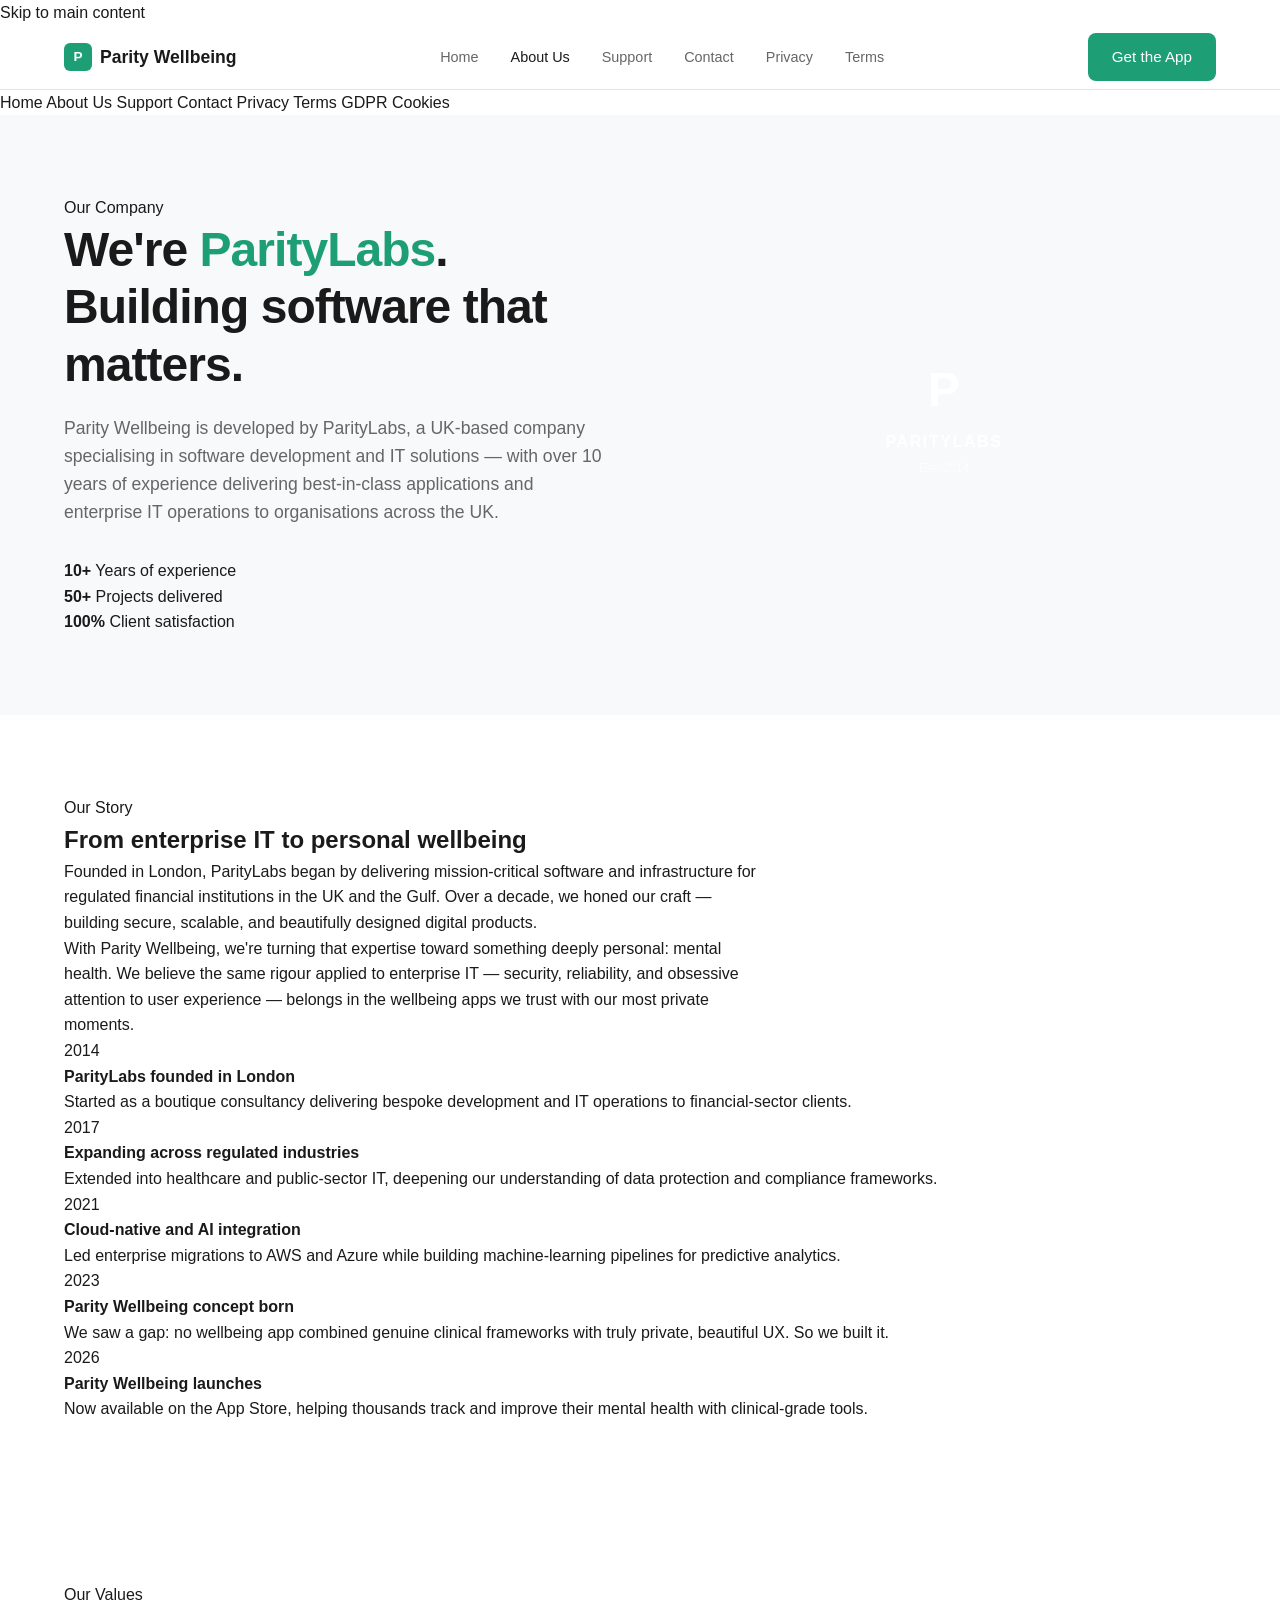
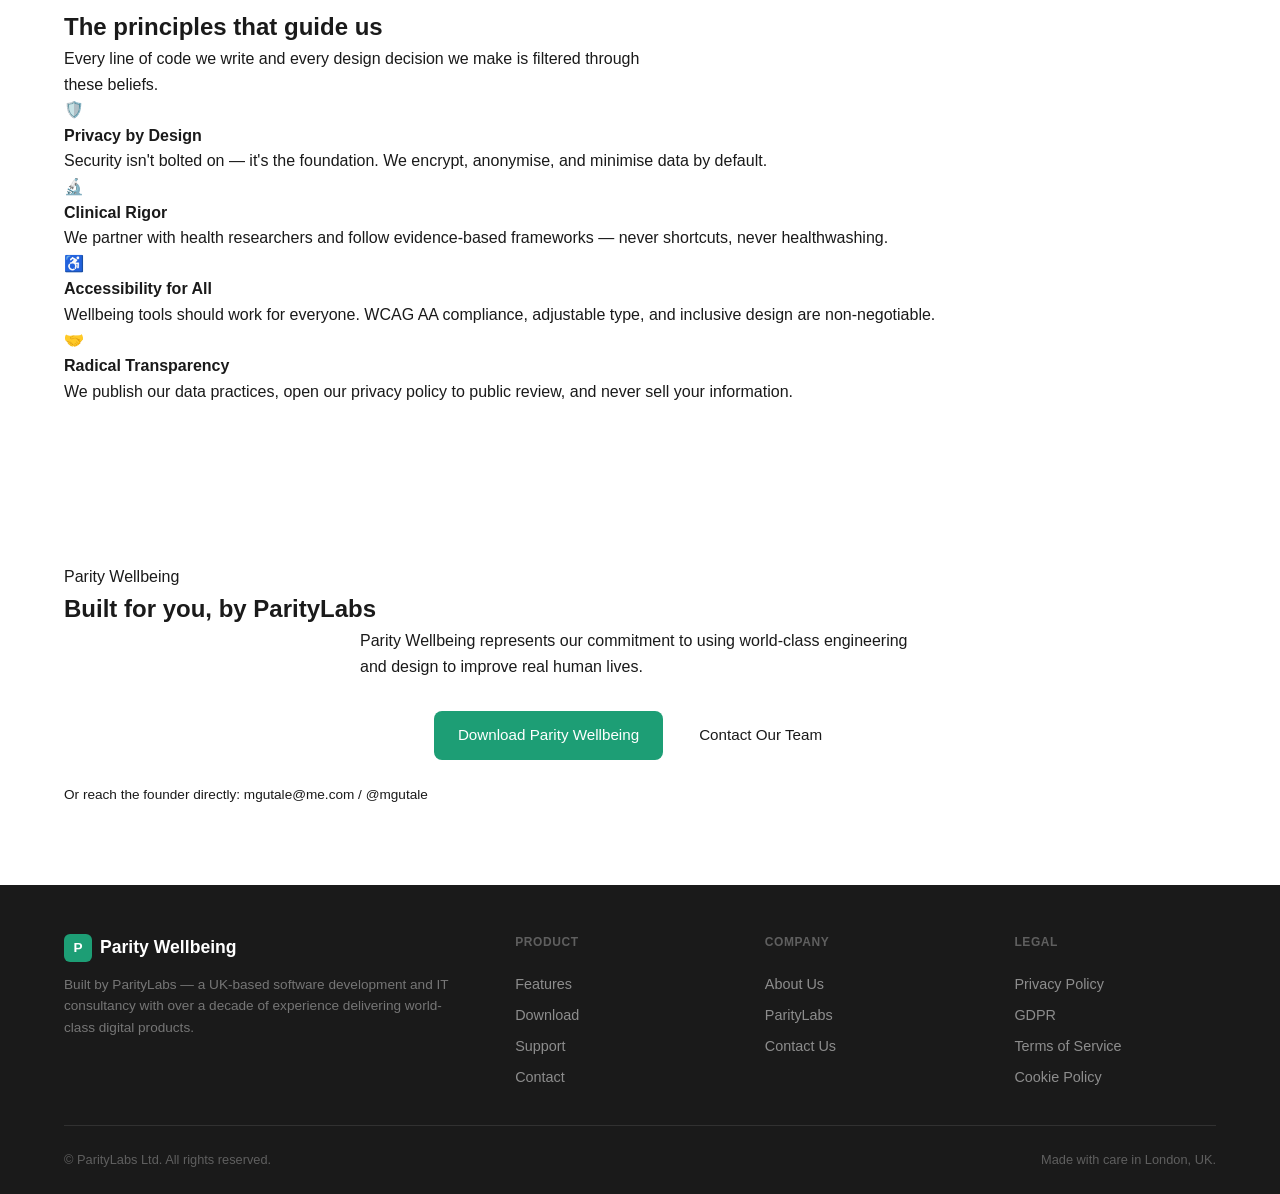
==== commit 1aca53ca: "Complete redesign: clean professional minimalist design" ====
--- a/about.html
+++ b/about.html
@@ -5,7 +5,7 @@
   <meta name="viewport" content="width=device-width, initial-scale=1.0">
   <title>About ParityLabs — The Team Behind Parity Wellbeing</title>
   <meta name="description" content="Parity Wellbeing is developed by ParityLabs, a UK software consultancy with 10+ years experience in world-class applications and IT solutions.">
-  <link rel="stylesheet" href="new.css?v=1780219974">
+  <link rel="stylesheet" href="site.css?v=1780219974">
 </head>
 <body>
   <script>document.documentElement.classList.add('js');</script>
--- a/site.css
+++ b/site.css
@@ -0,0 +1,435 @@
+/* ─── Parity Wellbeing — Clean Professional Design ─── */
+
+:root {
+  --brand: #1D9E75;
+  --brand-dark: #0A5C47;
+  --text: #1A1A1A;
+  --text-light: #666;
+  --text-lighter: #888;
+  --bg: #ffffff;
+  --bg-alt: #f8f9fa;
+  --border: #e5e5e5;
+  --radius: 8px;
+  --max-w: 1200px;
+}
+
+*, *::before, *::after { box-sizing: border-box; margin: 0; padding: 0; }
+
+body {
+  font-family: -apple-system, BlinkMacSystemFont, 'Segoe UI', Roboto, sans-serif;
+  color: var(--text);
+  line-height: 1.6;
+  background: var(--bg);
+  -webkit-font-smoothing: antialiased;
+}
+
+img, svg { max-width: 100%; height: auto; display: block; }
+a { text-decoration: none; color: inherit; }
+ul { list-style: none; }
+
+.container {
+  max-width: var(--max-w);
+  margin: 0 auto;
+  padding: 0 24px;
+}
+
+/* ── Navbar ── */
+.navbar {
+  height: 64px;
+  border-bottom: 1px solid var(--border);
+  background: var(--bg);
+  position: sticky;
+  top: 0;
+  z-index: 100;
+}
+
+.navbar .container {
+  display: flex;
+  align-items: center;
+  justify-content: space-between;
+  height: 100%;
+}
+
+.logo {
+  display: flex;
+  align-items: center;
+  gap: 8px;
+  font-weight: 600;
+  font-size: 1.1rem;
+}
+
+.logo-mark {
+  width: 28px;
+  height: 28px;
+  background: var(--brand);
+  color: white;
+  border-radius: 6px;
+  display: flex;
+  align-items: center;
+  justify-content: center;
+  font-size: 0.85rem;
+  font-weight: 700;
+}
+
+.nav-links {
+  display: flex;
+  gap: 32px;
+}
+
+.nav-links a {
+  font-size: 0.9rem;
+  color: var(--text-light);
+  transition: color 0.2s;
+}
+
+.nav-links a:hover,
+.nav-links a.active {
+  color: var(--text);
+}
+
+.nav-cta {
+  background: var(--text);
+  color: white;
+  padding: 8px 16px;
+  border-radius: var(--radius);
+  font-size: 0.85rem;
+  font-weight: 500;
+}
+
+.nav-cta:hover {
+  background: var(--brand);
+}
+
+.menu-toggle { display: none; }
+
+/* ── Hero ── */
+.hero {
+  padding: 80px 0;
+  background: var(--bg-alt);
+}
+
+.hero .container {
+  display: grid;
+  grid-template-columns: 1fr 1fr;
+  gap: 64px;
+  align-items: center;
+}
+
+.hero h1 {
+  font-size: clamp(2rem, 4vw, 3rem);
+  font-weight: 700;
+  line-height: 1.2;
+  margin-bottom: 20px;
+  letter-spacing: -0.02em;
+}
+
+.hero h1 span {
+  color: var(--brand);
+}
+
+.hero p {
+  font-size: 1.1rem;
+  color: var(--text-light);
+  margin-bottom: 32px;
+  line-height: 1.6;
+}
+
+.hero-actions {
+  display: flex;
+  gap: 12px;
+}
+
+.btn {
+  display: inline-flex;
+  align-items: center;
+  justify-content: center;
+  padding: 12px 24px;
+  border-radius: var(--radius);
+  font-size: 0.95rem;
+  font-weight: 500;
+  transition: all 0.2s;
+  border: none;
+  cursor: pointer;
+}
+
+.btn-primary {
+  background: var(--brand);
+  color: white;
+}
+
+.btn-primary:hover {
+  background: var(--brand-dark);
+}
+
+.btn-secondary {
+  background: transparent;
+  color: var(--text);
+  border: 1px solid var(--border);
+}
+
+.btn-secondary:hover {
+  background: var(--bg-alt);
+}
+
+/* ── Features ── */
+.section {
+  padding: 80px 0;
+}
+
+.section-header {
+  text-align: center;
+  margin-bottom: 48px;
+}
+
+.section-header h2 {
+  font-size: clamp(1.5rem, 3vw, 2rem);
+  font-weight: 700;
+  margin-bottom: 12px;
+}
+
+.section-header p {
+  color: var(--text-light);
+  font-size: 1rem;
+  max-width: 600px;
+  margin: 0 auto;
+}
+
+.features-grid {
+  display: grid;
+  grid-template-columns: repeat(3, 1fr);
+  gap: 24px;
+}
+
+.feature-card {
+  padding: 32px;
+  border: 1px solid var(--border);
+  border-radius: var(--radius);
+  transition: all 0.2s;
+}
+
+.feature-card:hover {
+  border-color: var(--brand);
+  box-shadow: 0 4px 12px rgba(0,0,0,0.05);
+}
+
+.feature-card .icon {
+  width: 40px;
+  height: 40px;
+  background: var(--bg-alt);
+  border-radius: 8px;
+  display: flex;
+  align-items: center;
+  justify-content: center;
+  font-size: 1.2rem;
+  margin-bottom: 16px;
+}
+
+.feature-card h3 {
+  font-size: 1.1rem;
+  font-weight: 600;
+  margin-bottom: 8px;
+}
+
+.feature-card p {
+  font-size: 0.9rem;
+  color: var(--text-light);
+  line-height: 1.5;
+}
+
+/* ── Showcase ── */
+.showcase {
+  background: var(--bg);
+}
+
+.showcase-grid {
+  display: grid;
+  grid-template-columns: 1fr 1fr;
+  gap: 64px;
+  align-items: center;
+}
+
+.showcase h2 {
+  font-size: clamp(1.5rem, 3vw, 2rem);
+  font-weight: 700;
+  margin-bottom: 16px;
+}
+
+.showcase p {
+  color: var(--text-light);
+  margin-bottom: 16px;
+}
+
+.showcase ul {
+  margin-top: 16px;
+}
+
+.showcase li {
+  display: flex;
+  align-items: center;
+  gap: 8px;
+  padding: 6px 0;
+  color: var(--text-light);
+  font-size: 0.95rem;
+}
+
+.showcase .check {
+  width: 20px;
+  height: 20px;
+  background: var(--brand);
+  color: white;
+  border-radius: 50%;
+  display: flex;
+  align-items: center;
+  justify-content: center;
+  font-size: 0.75rem;
+  flex-shrink: 0;
+}
+
+/* ── Trust / Stats ── */
+.trust {
+  background: var(--bg-alt);
+  padding: 60px 0;
+}
+
+.trust-stats {
+  display: flex;
+  justify-content: center;
+  gap: 64px;
+}
+
+.stat-block {
+  text-align: center;
+}
+
+.stat-number {
+  font-size: 2rem;
+  font-weight: 700;
+  color: var(--text);
+  line-height: 1;
+}
+
+.stat-label {
+  font-size: 0.85rem;
+  color: var(--text-light);
+  margin-top: 4px;
+}
+
+/* ── Download CTA ── */
+.download {
+  text-align: center;
+}
+
+.store-badges {
+  display: flex;
+  justify-content: center;
+  gap: 12px;
+  margin-top: 24px;
+}
+
+.store-badge {
+  display: inline-flex;
+  align-items: center;
+  gap: 8px;
+  padding: 10px 20px;
+  background: var(--text);
+  color: white;
+  border-radius: var(--radius);
+  font-size: 0.85rem;
+  transition: background 0.2s;
+}
+
+.store-badge:hover {
+  background: var(--brand);
+}
+
+/* ── Footer ── */
+footer {
+  background: var(--text);
+  color: rgba(255,255,255,0.6);
+  padding: 48px 0 24px;
+}
+
+.footer-grid {
+  display: grid;
+  grid-template-columns: 2fr 1fr 1fr 1fr;
+  gap: 48px;
+  margin-bottom: 32px;
+}
+
+.footer-brand .logo {
+  color: white;
+  margin-bottom: 12px;
+}
+
+.footer-brand p {
+  font-size: 0.85rem;
+  line-height: 1.6;
+  color: rgba(255,255,255,0.4);
+}
+
+.footer-col h5 {
+  font-size: 0.75rem;
+  font-weight: 600;
+  text-transform: uppercase;
+  letter-spacing: 0.05em;
+  color: rgba(255,255,255,0.3);
+  margin-bottom: 16px;
+}
+
+.footer-col a {
+  display: block;
+  padding: 4px 0;
+  font-size: 0.9rem;
+  color: rgba(255,255,255,0.5);
+  transition: color 0.2s;
+}
+
+.footer-col a:hover {
+  color: white;
+}
+
+.footer-bottom {
+  display: flex;
+  justify-content: space-between;
+  align-items: center;
+  padding-top: 24px;
+  border-top: 1px solid rgba(255,255,255,0.1);
+  font-size: 0.8rem;
+  color: rgba(255,255,255,0.3);
+}
+
+/* ── Mobile ── */
+@media (max-width: 768px) {
+  .nav-links, .nav-cta { display: none; }
+  .menu-toggle { display: block; }
+  
+  .hero .container,
+  .showcase-grid {
+    grid-template-columns: 1fr;
+    gap: 32px;
+  }
+  
+  .features-grid {
+    grid-template-columns: 1fr;
+  }
+  
+  .trust-stats {
+    flex-direction: column;
+    gap: 24px;
+  }
+  
+  .footer-grid {
+    grid-template-columns: 1fr 1fr;
+    gap: 24px;
+  }
+  
+  .footer-brand {
+    grid-column: 1 / -1;
+  }
+  
+  .footer-bottom {
+    flex-direction: column;
+    gap: 8px;
+    text-align: center;
+  }
+}
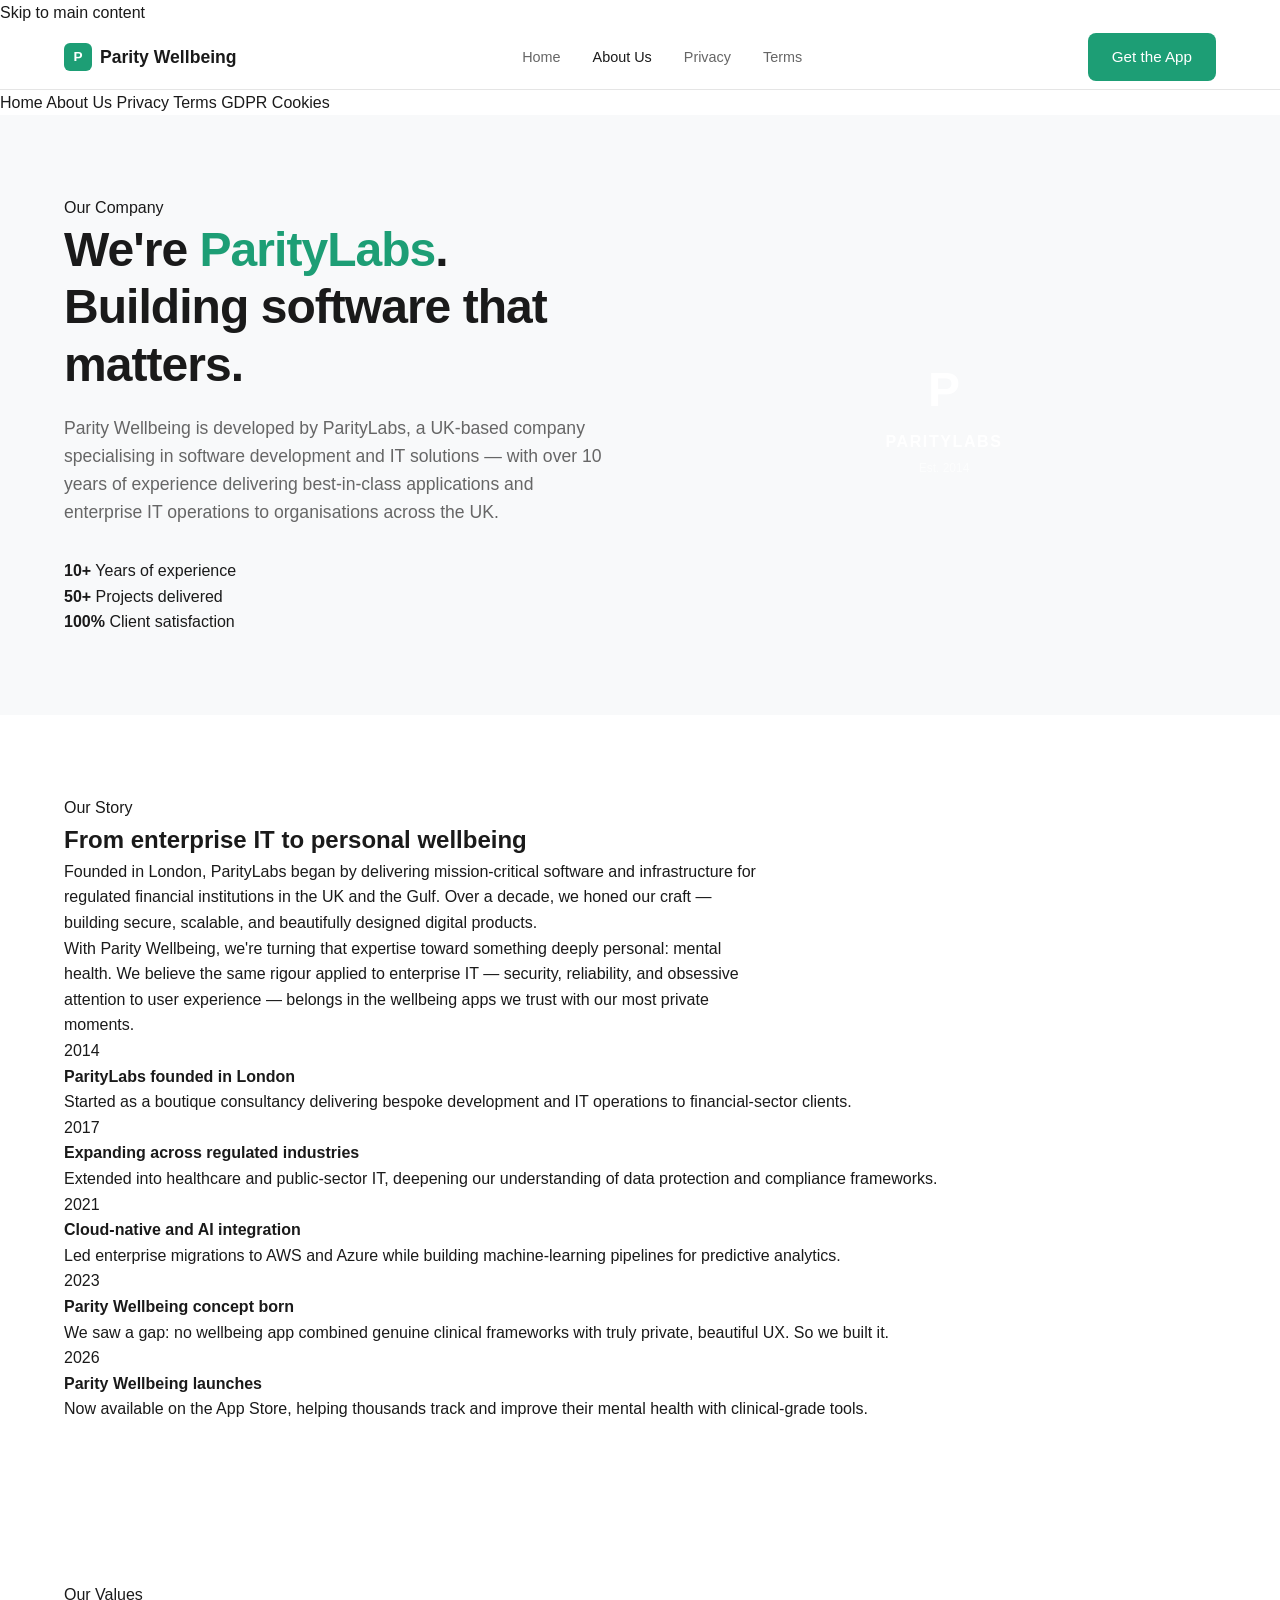
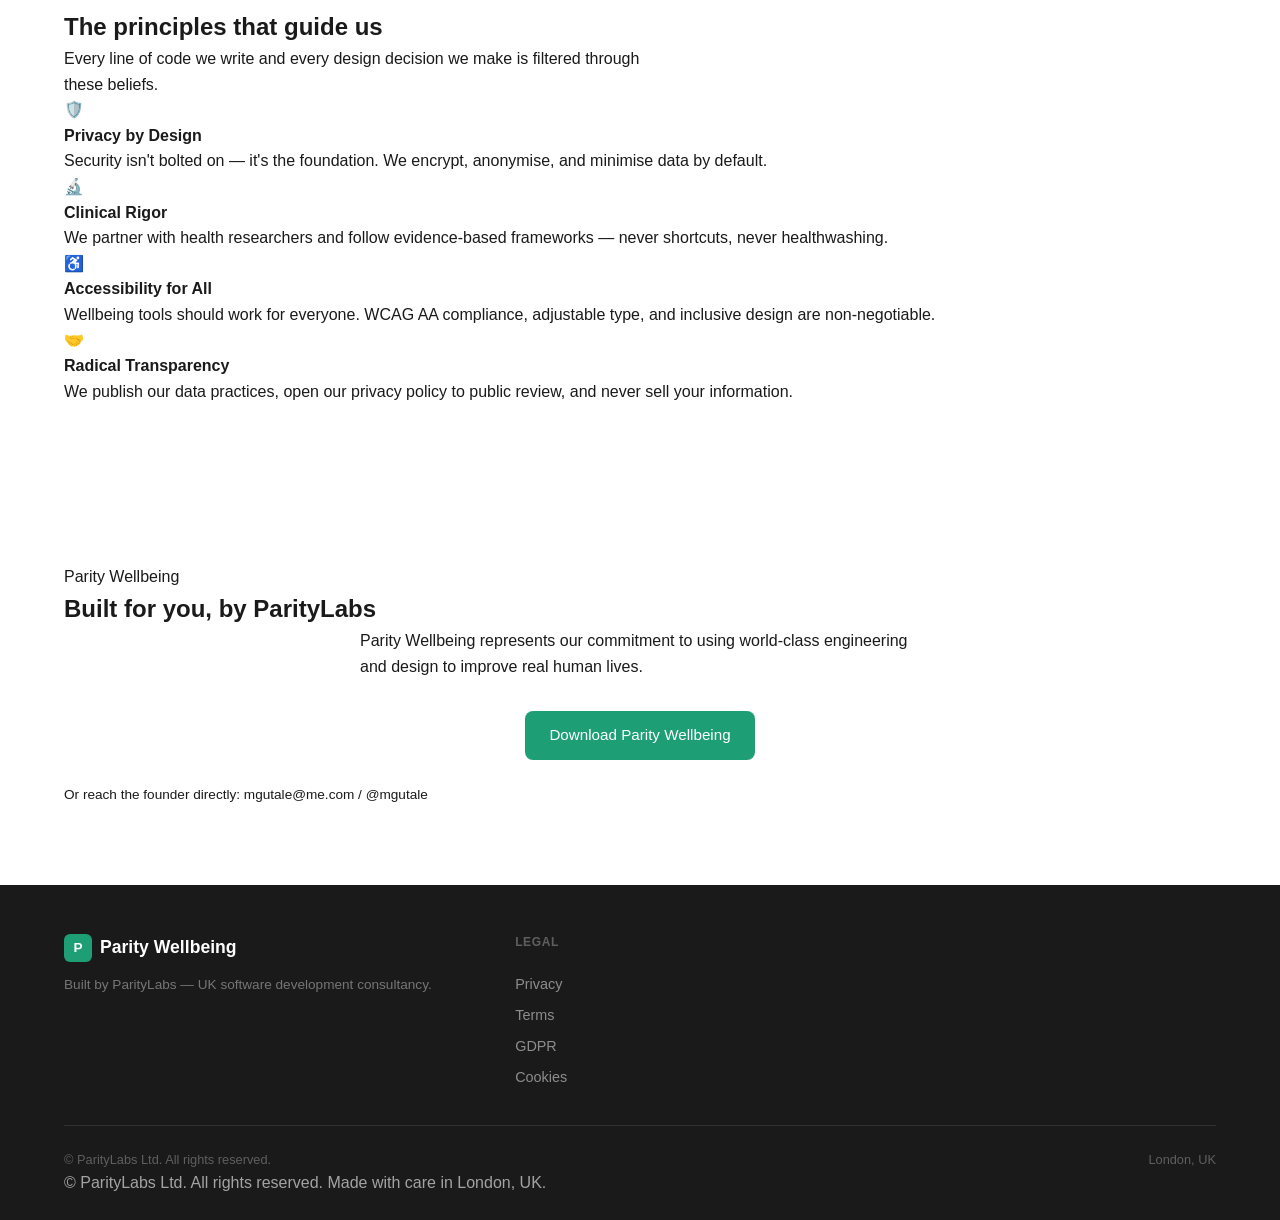
==== commit 2bbc1eae: "Remove support and contact pages, clean up nav and footer across all pages" ====
--- a/about.html
+++ b/about.html
@@ -22,8 +22,6 @@
       <div class="nav-links">
         <a href="index.html">Home</a>
         <a href="about.html" class="active" aria-current="page">About Us</a>
-        <a href="support.html">Support</a>
-        <a href="contact.html">Contact</a>
         <a href="privacy.html">Privacy</a>
         <a href="terms.html">Terms</a>
       </div>
@@ -37,8 +35,6 @@
   <div id="mobile-nav" class="mobile-nav" role="dialog" aria-label="Mobile navigation" aria-hidden="true">
     <a href="index.html">Home</a>
     <a href="about.html" aria-current="page">About Us</a>
-    <a href="support.html">Support</a>
-    <a href="contact.html">Contact</a>
     <a href="privacy.html">Privacy</a>
     <a href="terms.html">Terms</a>
     <a href="gdpr.html">GDPR</a>
@@ -161,7 +157,6 @@
       </p>
       <div class="hero-actions" style="justify-content:center;">
         <a href="index.html#download" class="btn btn-primary reveal reveal-delay-1">Download Parity Wellbeing</a>
-        <a href="contact.html" class="btn btn-outline reveal reveal-delay-2">Contact Our Team</a>
       </div>
       <p class="reveal reveal-delay-3" style="margin-top:1.5rem; font-size:0.85rem; color:var(--ink-400);">
         Or reach the founder directly: <a href="mailto:mgutale@me.com">mgutale@me.com</a> / <a href="https://x.com/mgutale" target="_blank">@mgutale</a>
@@ -174,36 +169,22 @@
       <div class="footer-grid">
         <div class="footer-brand">
           <a href="index.html" class="logo" aria-label="Parity Wellbeing Home"><div class="logo-mark">P</div><span>Parity Wellbeing</span></a>
-          <p>Built by ParityLabs — a UK-based software development and IT consultancy with over a decade of experience delivering world-class digital products.</p>
-        </div>
-        <div class="footer-col">
-          <h5>Product</h5>
-          <ul>
-            <li><a href="index.html#features">Features</a></li>
-            <li><a href="index.html#download">Download</a></li>
-            <li><a href="support.html">Support</a></li>
-            <li><a href="contact.html">Contact</a></li>
-          </ul>
-        </div>
-        <div class="footer-col">
-          <h5>Company</h5>
-          <ul>
-            <li><a href="about.html">About Us</a></li>
-            <li><a href="https://paritylabs.uk" target="_blank">ParityLabs</a></li>
-            <li><a href="contact.html">Contact Us</a></li>
-          </ul>
+          <p>Built by ParityLabs — UK software development consultancy.</p>
         </div>
         <div class="footer-col">
           <h5>Legal</h5>
           <ul>
-            <li><a href="privacy.html">Privacy Policy</a></li>
+            <li><a href="privacy.html">Privacy</a></li>
+            <li><a href="terms.html">Terms</a></li>
             <li><a href="gdpr.html">GDPR</a></li>
-            <li><a href="terms.html">Terms of Service</a></li>
-            <li><a href="cookies.html">Cookie Policy</a></li>
+            <li><a href="cookies.html">Cookies</a></li>
           </ul>
         </div>
       </div>
       <div class="footer-bottom">
+        <span>© ParityLabs Ltd. All rights reserved.</span>
+        <span>London, UK</span>
+      </div>
         <span>© ParityLabs Ltd. All rights reserved.</span>
         <span>Made with care in London, UK.</span>
       </div>
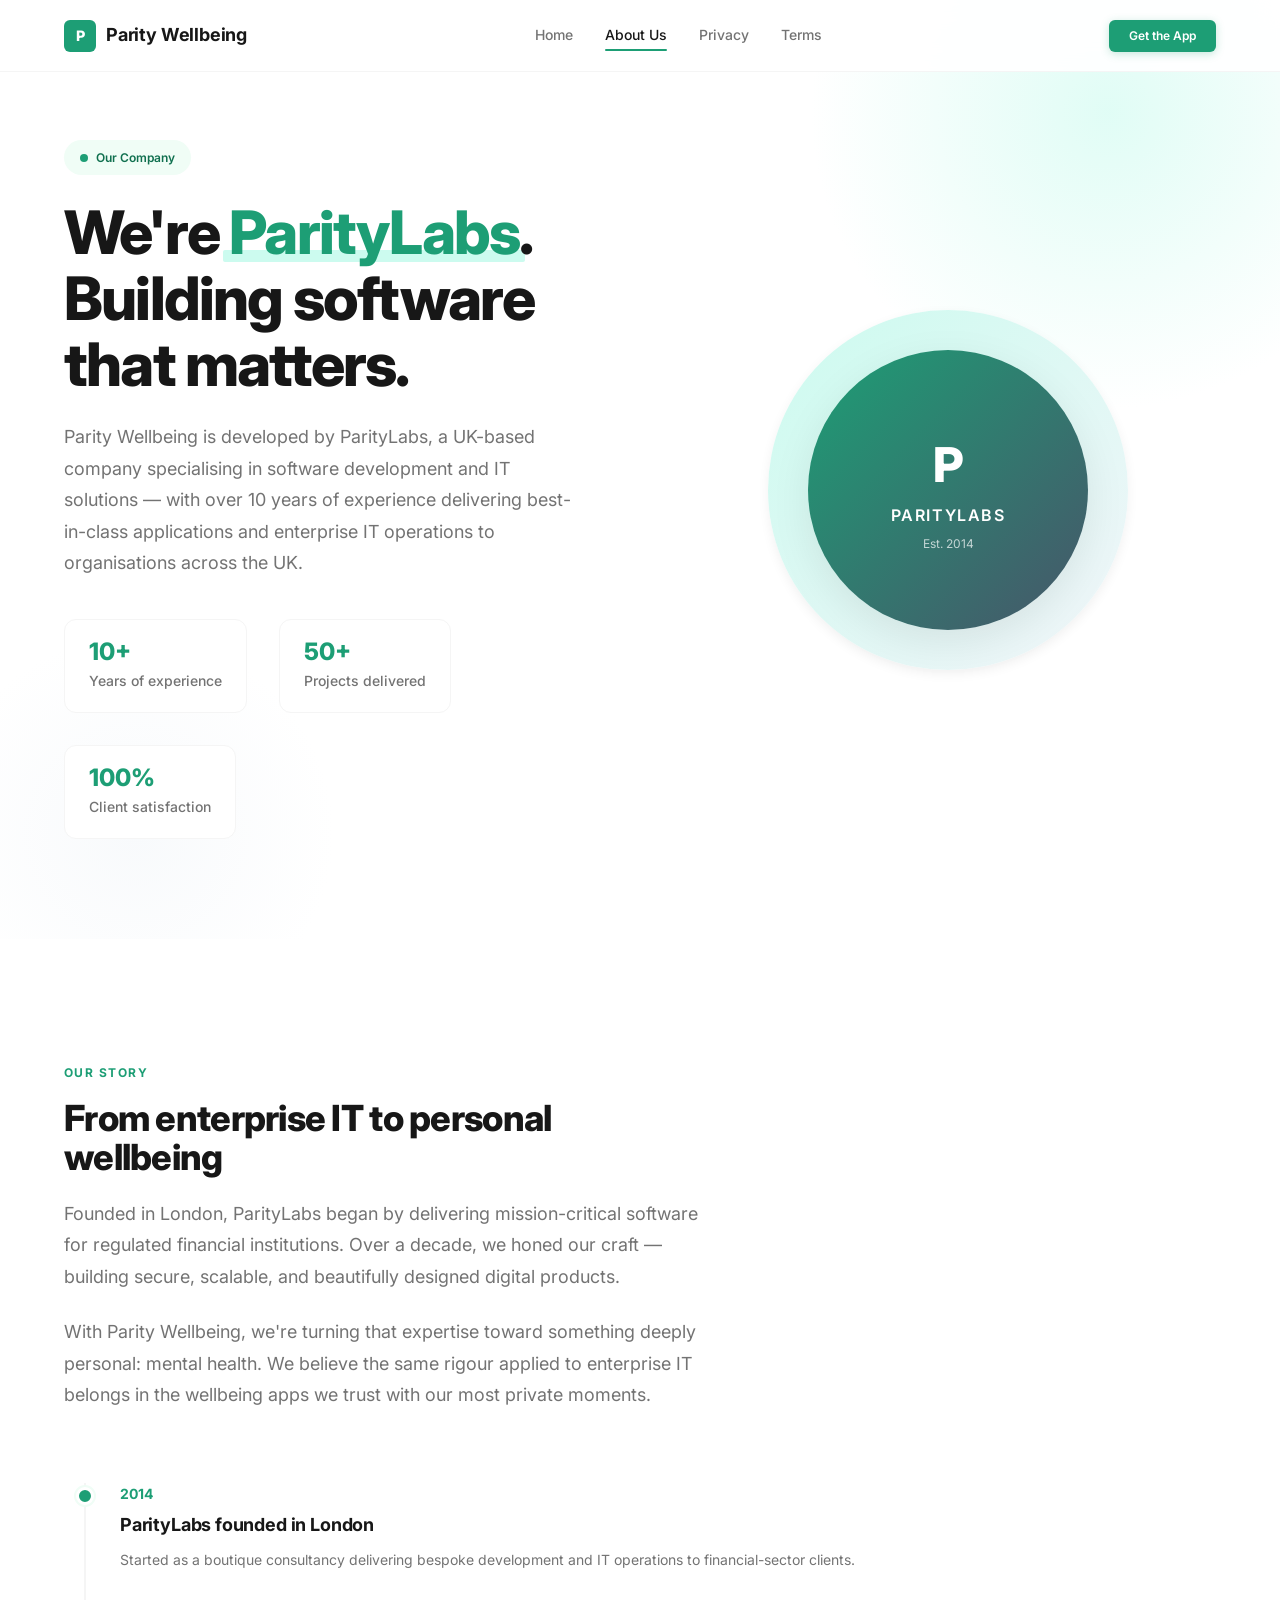
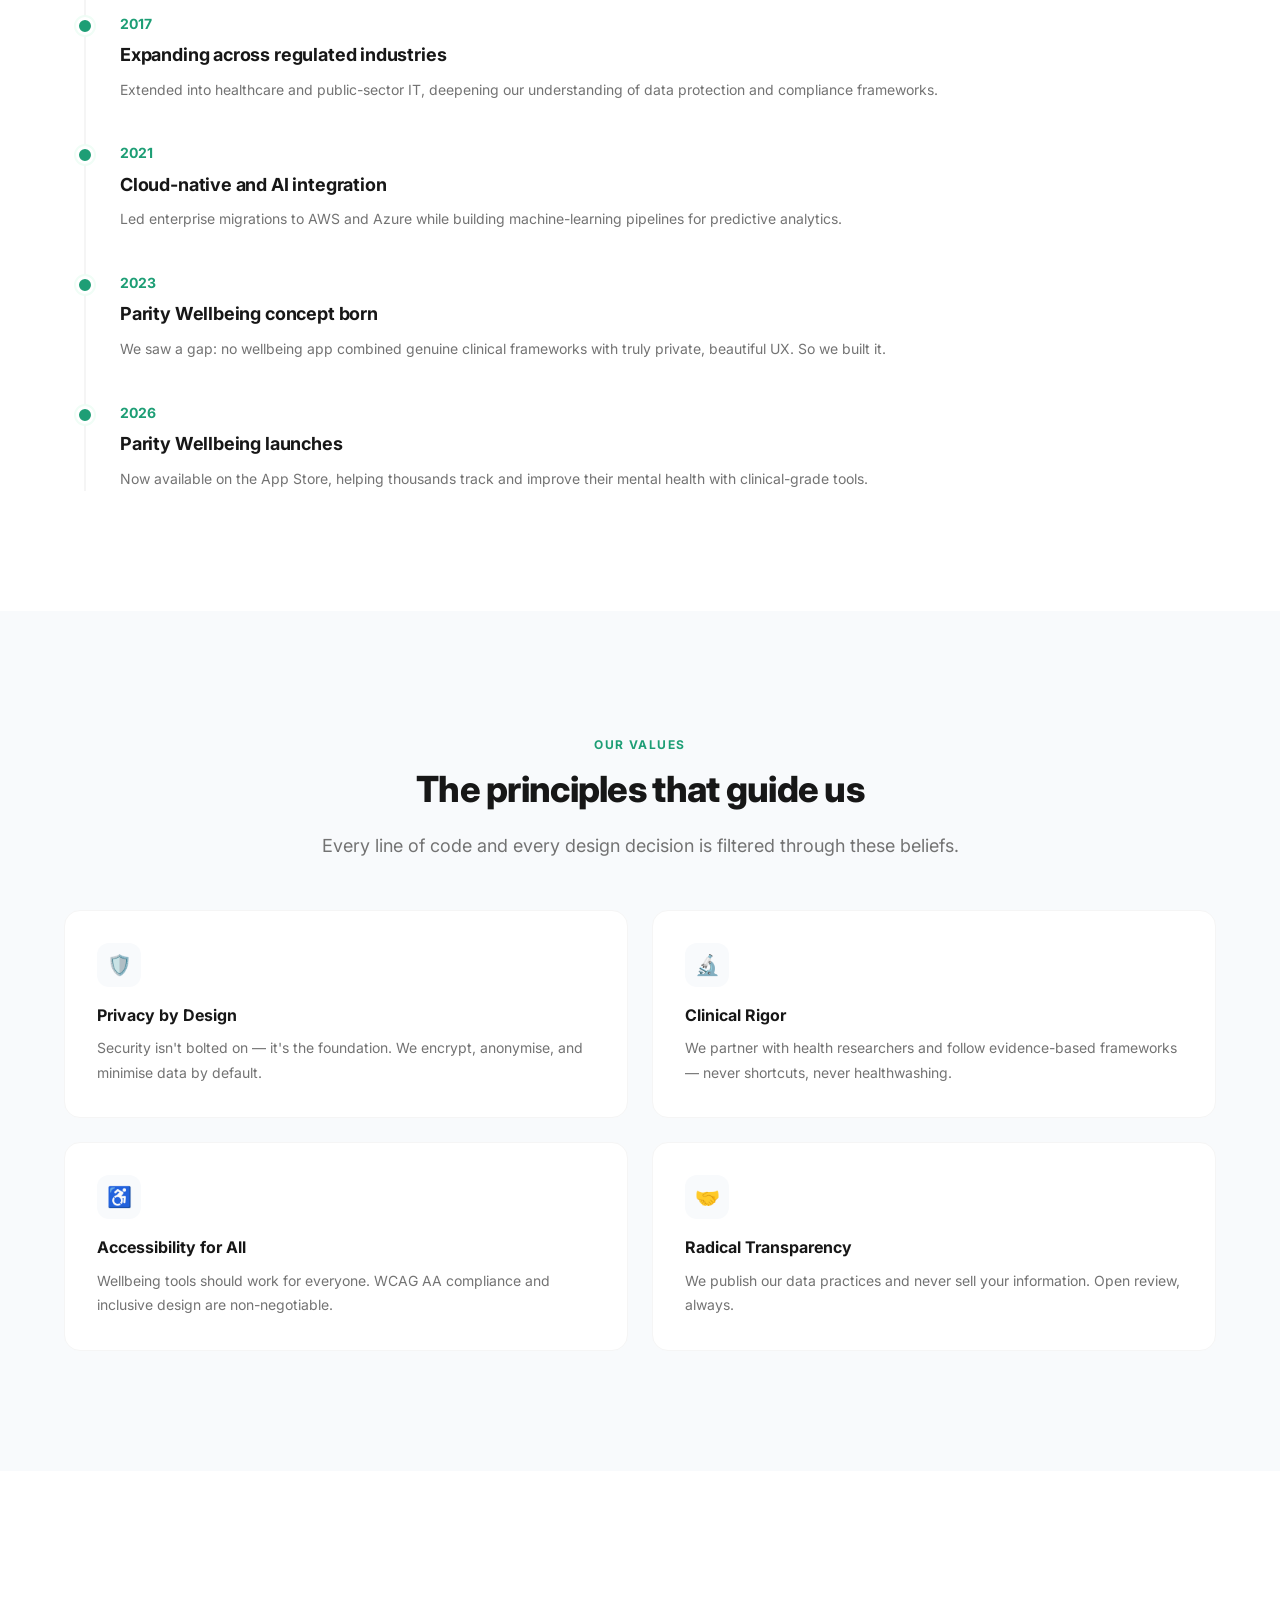
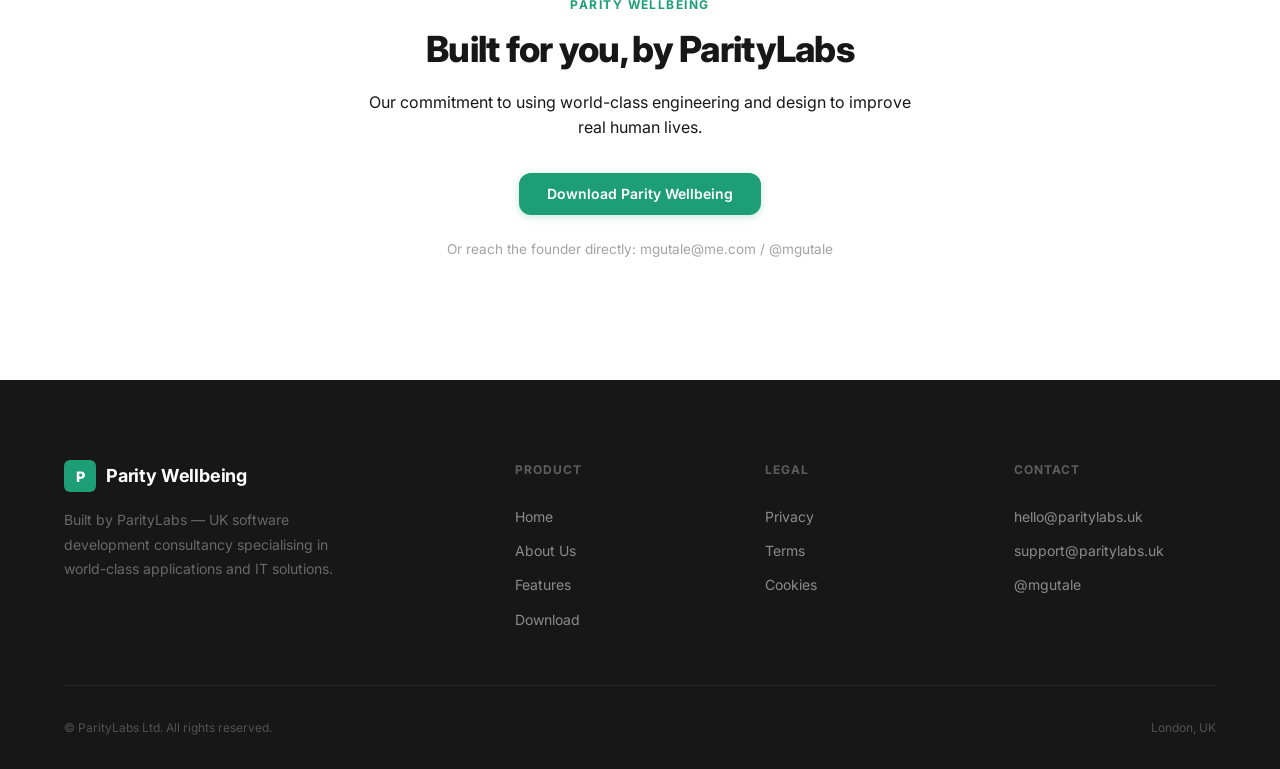
==== commit 48f69062: "Redesign: premium layout across all pages, merge GDPR into Privacy" ====
--- a/about.html
+++ b/about.html
@@ -5,7 +5,10 @@
   <meta name="viewport" content="width=device-width, initial-scale=1.0">
   <title>About ParityLabs — The Team Behind Parity Wellbeing</title>
   <meta name="description" content="Parity Wellbeing is developed by ParityLabs, a UK software consultancy with 10+ years experience in world-class applications and IT solutions.">
-  <link rel="stylesheet" href="site.css?v=1780219974">
+  <link rel="preconnect" href="https://fonts.googleapis.com">
+  <link rel="preconnect" href="https://fonts.gstatic.com" crossorigin>
+  <link href="https://fonts.googleapis.com/css2?family=Inter:wght@400;500;600;700;800&display=swap" rel="stylesheet">
+  <link rel="stylesheet" href="site.css?v=1780220000">
 </head>
 <body>
   <script>document.documentElement.classList.add('js');</script>
@@ -13,6 +16,7 @@
   <!-- Skip Link -->
   <a href="#main-content" class="skip-link">Skip to main content</a>
 
+  <!-- Navbar -->
   <nav class="navbar" role="navigation" aria-label="Main navigation">
     <div class="container">
       <a href="index.html" class="logo" aria-label="Parity Wellbeing Home">
@@ -32,19 +36,20 @@
     </div>
   </nav>
 
+  <!-- Mobile Nav -->
   <div id="mobile-nav" class="mobile-nav" role="dialog" aria-label="Mobile navigation" aria-hidden="true">
     <a href="index.html">Home</a>
     <a href="about.html" aria-current="page">About Us</a>
     <a href="privacy.html">Privacy</a>
     <a href="terms.html">Terms</a>
-    <a href="gdpr.html">GDPR</a>
     <a href="cookies.html">Cookies</a>
   </div>
 
+  <!-- Hero -->
   <section class="hero about-hero" id="main-content">
     <div class="container">
       <div class="hero-content">
-        <div class="hero-badge">Our Company</div>
+        <div class="hero-badge"><span class="dot" aria-hidden="true"></span> Our Company</div>
         <h1>We're <span>ParityLabs</span>.<br>Building software that matters.</h1>
         <p class="subtitle">
           Parity Wellbeing is developed by ParityLabs, a UK-based company specialising in software development and IT solutions — with over 10 years of experience delivering best-in-class applications and enterprise IT operations to organisations across the UK.
@@ -65,8 +70,8 @@
         </div>
       </div>
       <div class="hero-visual reveal" aria-hidden="true">
-        <div style="width:360px; height:360px; border-radius:50%; background: linear-gradient(135deg, var(--teal-100), var(--twilight-100)); display:flex; align-items:center; justify-content:center; box-shadow: var(--shadow-md); margin:0 auto; max-width:100%;">
-          <div style="width:280px; height:280px; border-radius:50%; background: linear-gradient(135deg, var(--teal-500), var(--twilight-600)); display:flex; flex-direction:column; align-items:center; justify-content:center; color:#fff; text-align:center; box-shadow: var(--shadow-lg); max-width:90%; max-height:90%;">
+        <div style="width:360px; height:360px; border-radius:50%; background:linear-gradient(135deg, var(--teal-100), var(--twilight-100)); display:flex; align-items:center; justify-content:center; box-shadow:var(--shadow-md); margin:0 auto; max-width:100%;">
+          <div style="width:280px; height:280px; border-radius:50%; background:linear-gradient(135deg, var(--teal-500), var(--twilight-600)); display:flex; flex-direction:column; align-items:center; justify-content:center; color:#fff; text-align:center; box-shadow:var(--shadow-lg); max-width:90%; max-height:90%;">
             <div style="font-family:var(--font-display); font-size:3rem; font-weight:800;">P</div>
             <div style="font-family:var(--font-display); font-size:1rem; font-weight:600; letter-spacing:0.1em; text-transform:uppercase;">ParityLabs</div>
             <div style="font-size:0.75rem; opacity:0.7; margin-top:0.3rem;">Est. 2014</div>
@@ -76,16 +81,19 @@
     </div>
   </section>
 
+  <!-- Story -->
   <section class="section" style="background:#fff;">
     <div class="container">
-      <div class="section-overline reveal">Our Story</div>
-      <h2 class="section-title reveal">From enterprise IT to personal wellbeing</h2>
-      <p class="lead reveal" style="max-width:700px;">
-        Founded in London, ParityLabs began by delivering mission-critical software and infrastructure for regulated financial institutions in the UK and the Gulf. Over a decade, we honed our craft — building secure, scalable, and beautifully designed digital products.
-      </p>
-      <p class="lead reveal reveal-delay-1" style="max-width:700px;">
-        With Parity Wellbeing, we're turning that expertise toward something deeply personal: mental health. We believe the same rigour applied to enterprise IT — security, reliability, and obsessive attention to user experience — belongs in the wellbeing apps we trust with our most private moments.
-      </p>
+      <div class="section-header" style="text-align:left; margin-left:0;">
+        <div class="section-overline reveal">Our Story</div>
+        <h2 class="section-title reveal">From enterprise IT to personal wellbeing</h2>
+        <p class="lead reveal" style="max-width:700px; margin:0 0 24px 0;">
+          Founded in London, ParityLabs began by delivering mission-critical software for regulated financial institutions. Over a decade, we honed our craft — building secure, scalable, and beautifully designed digital products.
+        </p>
+        <p class="lead reveal reveal-delay-1" style="max-width:700px; margin:0;">
+          With Parity Wellbeing, we're turning that expertise toward something deeply personal: mental health. We believe the same rigour applied to enterprise IT belongs in the wellbeing apps we trust with our most private moments.
+        </p>
+      </div>
 
       <div class="timeline reveal">
         <div class="timeline-item">
@@ -117,11 +125,14 @@
     </div>
   </section>
 
-  <section class="section" style="background: var(--surface-warm);">
-    <div class="container">
-      <div class="section-overline reveal">Our Values</div>
-      <h2 class="section-title reveal">The principles that guide us</h2>
-      <p class="lead reveal" style="max-width:600px;">Every line of code we write and every design decision we make is filtered through these beliefs.</p>
+  <!-- Values -->
+  <section class="section" style="background: var(--bg-soft);">
+    <div class="container">
+      <div class="section-header" style="margin-bottom: 32px;">
+        <div class="section-overline reveal">Our Values</div>
+        <h2 class="section-title reveal">The principles that guide us</h2>
+        <p class="lead reveal">Every line of code and every design decision is filtered through these beliefs.</p>
+      </div>
 
       <div class="values-grid">
         <div class="value-pill reveal reveal-delay-1">
@@ -134,50 +145,71 @@
           <h4>Clinical Rigor</h4>
           <p>We partner with health researchers and follow evidence-based frameworks — never shortcuts, never healthwashing.</p>
         </div>
-        <div class="value-pill reveal reveal-delay-3">
+        <div class="value-pill reveal reveal-delay-1">
           <div class="v-icon">♿</div>
           <h4>Accessibility for All</h4>
-          <p>Wellbeing tools should work for everyone. WCAG AA compliance, adjustable type, and inclusive design are non-negotiable.</p>
-        </div>
-        <div class="value-pill reveal reveal-delay-1">
+          <p>Wellbeing tools should work for everyone. WCAG AA compliance and inclusive design are non-negotiable.</p>
+        </div>
+        <div class="value-pill reveal reveal-delay-2">
           <div class="v-icon">🤝</div>
           <h4>Radical Transparency</h4>
-          <p>We publish our data practices, open our privacy policy to public review, and never sell your information.</p>
-        </div>
-      </div>
-    </div>
-  </section>
-
-  <section class="section values-section" aria-label="Our Values">
-    <div class="container">
+          <p>We publish our data practices and never sell your information. Open review, always.</p>
+        </div>
+      </div>
+    </div>
+  </section>
+
+  <!-- CTA -->
+  <section class="section" aria-label="Download CTA">
+    <div class="container" style="text-align:center;">
       <div class="section-overline reveal">Parity Wellbeing</div>
       <h2 class="section-title reveal">Built for you, by ParityLabs</h2>
       <p class="lead reveal" style="max-width:560px; margin:0 auto 2rem;">
-        Parity Wellbeing represents our commitment to using world-class engineering and design to improve real human lives.
+        Our commitment to using world-class engineering and design to improve real human lives.
       </p>
       <div class="hero-actions" style="justify-content:center;">
         <a href="index.html#download" class="btn btn-primary reveal reveal-delay-1">Download Parity Wellbeing</a>
       </div>
-      <p class="reveal reveal-delay-3" style="margin-top:1.5rem; font-size:0.85rem; color:var(--ink-400);">
+      <p class="reveal reveal-delay-2" style="margin-top:1.5rem; font-size:0.85rem; color:var(--ink-400);">
         Or reach the founder directly: <a href="mailto:mgutale@me.com">mgutale@me.com</a> / <a href="https://x.com/mgutale" target="_blank">@mgutale</a>
       </p>
     </div>
   </section>
 
+  <!-- Footer -->
   <footer role="contentinfo">
     <div class="container">
       <div class="footer-grid">
         <div class="footer-brand">
-          <a href="index.html" class="logo" aria-label="Parity Wellbeing Home"><div class="logo-mark">P</div><span>Parity Wellbeing</span></a>
-          <p>Built by ParityLabs — UK software development consultancy.</p>
+          <a href="index.html" class="logo" aria-label="Parity Wellbeing Home">
+            <div class="logo-mark">P</div>
+            <span>Parity Wellbeing</span>
+          </a>
+          <p>Built by ParityLabs — UK software development consultancy specialising in world-class applications and IT solutions.</p>
+        </div>
+        <div class="footer-col">
+          <h5>Product</h5>
+          <ul>
+            <li><a href="index.html">Home</a></li>
+            <li><a href="about.html">About Us</a></li>
+            <li><a href="index.html#features">Features</a></li>
+            <li><a href="index.html#download">Download</a></li>
+          </ul>
         </div>
         <div class="footer-col">
           <h5>Legal</h5>
           <ul>
             <li><a href="privacy.html">Privacy</a></li>
             <li><a href="terms.html">Terms</a></li>
-            <li><a href="gdpr.html">GDPR</a></li>
             <li><a href="cookies.html">Cookies</a></li>
+          </ul>
+        </div>
+        <div class="footer-col">
+          <h5>Contact</h5>
+          <ul>
+            <li><a href="mailto:hello@paritylabs.uk">hello@paritylabs.uk</a></li>
+            <li><a href="mailto:support@paritylabs.uk">support@paritylabs.uk</a></li>
+            <li><a href="https://x.com/mgutale">@mgutale</a></li>
           </ul>
         </div>
       </div>
@@ -185,30 +217,9 @@
         <span>© ParityLabs Ltd. All rights reserved.</span>
         <span>London, UK</span>
       </div>
-        <span>© ParityLabs Ltd. All rights reserved.</span>
-        <span>Made with care in London, UK.</span>
-      </div>
     </div>
   </footer>
 
-  <script>
-    const observer = new IntersectionObserver((entries) => {
-      entries.forEach(e => { if (e.isIntersecting) { e.target.classList.add('visible'); observer.unobserve(e.target); } });
-    }, { threshold: 0.12, rootMargin: '0px 0px -40px 0px' });
-    document.querySelectorAll('.reveal').forEach(el => {
-      observer.observe(el);
-      requestAnimationFrame(() => el.classList.add('visible'));
-    });
-    const nav = document.querySelector('.navbar');
-    let scrollTimeout;
-    window.addEventListener('scroll', () => {
-      if (scrollTimeout) return;
-      scrollTimeout = requestAnimationFrame(() => {
-        nav.style.boxShadow = window.scrollY > 20 ? '0 4px 20px rgba(0,0,0,0.06)' : 'none';
-        scrollTimeout = null;
-      });
-    }, { passive: true });
-  </script>
   <script src="main.js"></script>
 </body>
 </html>
--- a/site.css
+++ b/site.css
@@ -1,164 +1,183 @@
-/* ─── Parity Wellbeing — Clean Professional Design ─── */
-
+/* ═══════════════════════════════════════════════════════════════
+   Parity Wellbeing — Premium Redesign
+   Clean, magazine-quality layout with modern spacing,
+   refined typography, and cohesive color harmony.
+   ═══════════════════════════════════════════════════════════════ */
+
+/* ─── Design Tokens ─── */
 :root {
-  --brand: #1D9E75;
-  --brand-dark: #0A5C47;
-  --text: #1A1A1A;
-  --text-light: #666;
-  --text-lighter: #888;
-  --bg: #ffffff;
-  --bg-alt: #f8f9fa;
-  --border: #e5e5e5;
-  --radius: 8px;
-  --max-w: 1200px;
-}
-
-*, *::before, *::after { box-sizing: border-box; margin: 0; padding: 0; }
+  /* Brand Palette */
+  --teal-50:  #F0FDF6;
+  --teal-100: #CCFBEF;
+  --teal-200: #99F6DD;
+  --teal-300: #5EE9C8;
+  --teal-400: #2DD4A8;
+  --teal-500: #1D9E75;
+  --teal-600: #158a66;
+  --teal-700: #10704F;
+  --teal-800: #0A5C47;
+  --teal-900: #064C3A;
+
+  /* Twilight / Slate Accent */
+  --twilight-50:  #F8FAFC;
+  --twilight-100: #F1F5F9;
+  --twilight-200: #E2E8F0;
+  --twilight-300: #CBD5E1;
+  --twilight-400: #94A3B8;
+  --twilight-500: #64748B;
+  --twilight-600: #475569;
+  --twilight-700: #334155;
+  --twilight-800: #1E293B;
+  --twilight-900: #0F172A;
+
+  /* Ink / Neutral */
+  --ink-50:  #FAFAFA;
+  --ink-100: #F5F5F5;
+  --ink-200: #E5E5E5;
+  --ink-300: #D4D4D4;
+  --ink-400: #A3A3A3;
+  --ink-500: #737373;
+  --ink-600: #525252;
+  --ink-700: #404040;
+  --ink-800: #262626;
+  --ink-900: #171717;
+
+  /* Semantic */
+  --brand:       var(--teal-500);
+  --brand-light: var(--teal-50);
+  --brand-dark:  var(--teal-700);
+  --text:        var(--ink-900);
+  --text-light:  var(--ink-500);
+  --text-muted:  var(--ink-400);
+  --bg:          #ffffff;
+  --bg-soft:     var(--twilight-50);
+  --bg-warm:     #faf9f7;
+  --border:      var(--ink-200);
+  --border-light:var(--ink-100);
+  --shadow-sm:   0 1px 2px rgba(0,0,0,0.04);
+  --shadow-md:   0 4px 12px rgba(0,0,0,0.06);
+  --shadow-lg:   0 12px 40px rgba(0,0,0,0.08);
+  --shadow-xl:   0 24px 64px rgba(0,0,0,0.12);
+
+  /* Typography */
+  --font-display: 'Inter', -apple-system, BlinkMacSystemFont, 'Segoe UI', Roboto, sans-serif;
+  --font-body:    'Inter', -apple-system, BlinkMacSystemFont, 'Segoe UI', Roboto, sans-serif;
+  --text-xs:      0.75rem;
+  --text-sm:      0.875rem;
+  --text-base:    1rem;
+  --text-lg:      1.125rem;
+  --text-xl:      1.25rem;
+  --text-2xl:     1.5rem;
+  --text-3xl:     1.875rem;
+  --text-4xl:     2.25rem;
+  --text-5xl:     3rem;
+  --text-6xl:     3.75rem;
+  --leading-tight: 1.1;
+  --leading-snug:  1.3;
+  --leading-normal:1.6;
+  --leading-relaxed:1.75;
+  --max-w:        1200px;
+  --radius-sm:    6px;
+  --radius-md:    12px;
+  --radius-lg:    16px;
+  --radius-xl:    24px;
+  --radius-full:  9999px;
+
+  /* Transitions */
+  --transition-fast:   150ms ease;
+  --transition-normal: 250ms cubic-bezier(0.4, 0, 0.2, 1);
+  --transition-slow:   400ms cubic-bezier(0.4, 0, 0.2, 1);
+}
+
+/* ─── Reset & Base ─── */
+*, *::before, *::after {
+  margin: 0;
+  padding: 0;
+  box-sizing: border-box;
+}
+
+html {
+  scroll-behavior: smooth;
+  -webkit-font-smoothing: antialiased;
+  -moz-osx-font-smoothing: grayscale;
+}
 
 body {
-  font-family: -apple-system, BlinkMacSystemFont, 'Segoe UI', Roboto, sans-serif;
+  font-family: var(--font-body);
+  font-size: var(--text-base);
+  line-height: var(--leading-normal);
   color: var(--text);
-  line-height: 1.6;
   background: var(--bg);
-  -webkit-font-smoothing: antialiased;
-}
-
-img, svg { max-width: 100%; height: auto; display: block; }
-a { text-decoration: none; color: inherit; }
+}
+
+img, svg {
+  max-width: 100%;
+  height: auto;
+  display: block;
+}
+
+a {
+  color: inherit;
+  text-decoration: none;
+  transition: color var(--transition-fast);
+}
+
 ul { list-style: none; }
 
+/* ─── Layout ─── */
 .container {
+  width: 100%;
   max-width: var(--max-w);
   margin: 0 auto;
   padding: 0 24px;
 }
 
-/* ── Navbar ── */
-.navbar {
-  height: 64px;
-  border-bottom: 1px solid var(--border);
-  background: var(--bg);
-  position: sticky;
+/* ─── Skip Link ─── */
+.skip-link {
+  position: absolute;
+  top: -100%;
+  left: 50%;
+  transform: translateX(-50%);
+  z-index: 9999;
+  padding: 12px 24px;
+  background: var(--brand);
+  color: #fff;
+  font-weight: 600;
+  font-size: var(--text-sm);
+  border-radius: 0 0 var(--radius-md) var(--radius-md);
+  transition: top var(--transition-fast);
+}
+.skip-link:focus {
   top: 0;
-  z-index: 100;
-}
-
-.navbar .container {
-  display: flex;
-  align-items: center;
-  justify-content: space-between;
-  height: 100%;
-}
-
-.logo {
-  display: flex;
-  align-items: center;
-  gap: 8px;
-  font-weight: 600;
-  font-size: 1.1rem;
-}
-
-.logo-mark {
-  width: 28px;
-  height: 28px;
-  background: var(--brand);
-  color: white;
-  border-radius: 6px;
-  display: flex;
-  align-items: center;
-  justify-content: center;
-  font-size: 0.85rem;
-  font-weight: 700;
-}
-
-.nav-links {
-  display: flex;
-  gap: 32px;
-}
-
-.nav-links a {
-  font-size: 0.9rem;
-  color: var(--text-light);
-  transition: color 0.2s;
-}
-
-.nav-links a:hover,
-.nav-links a.active {
-  color: var(--text);
-}
-
-.nav-cta {
-  background: var(--text);
-  color: white;
-  padding: 8px 16px;
-  border-radius: var(--radius);
-  font-size: 0.85rem;
-  font-weight: 500;
-}
-
-.nav-cta:hover {
-  background: var(--brand);
-}
-
-.menu-toggle { display: none; }
-
-/* ── Hero ── */
-.hero {
-  padding: 80px 0;
-  background: var(--bg-alt);
-}
-
-.hero .container {
-  display: grid;
-  grid-template-columns: 1fr 1fr;
-  gap: 64px;
-  align-items: center;
-}
-
-.hero h1 {
-  font-size: clamp(2rem, 4vw, 3rem);
-  font-weight: 700;
-  line-height: 1.2;
-  margin-bottom: 20px;
-  letter-spacing: -0.02em;
-}
-
-.hero h1 span {
-  color: var(--brand);
-}
-
-.hero p {
-  font-size: 1.1rem;
-  color: var(--text-light);
-  margin-bottom: 32px;
-  line-height: 1.6;
-}
-
-.hero-actions {
-  display: flex;
-  gap: 12px;
-}
-
+  outline: none;
+}
+
+/* ─── Buttons ─── */
 .btn {
   display: inline-flex;
   align-items: center;
   justify-content: center;
-  padding: 12px 24px;
-  border-radius: var(--radius);
-  font-size: 0.95rem;
-  font-weight: 500;
-  transition: all 0.2s;
+  gap: 8px;
+  padding: 14px 28px;
+  font: inherit;
+  font-size: var(--text-sm);
+  font-weight: 600;
+  line-height: 1;
   border: none;
+  border-radius: var(--radius-md);
   cursor: pointer;
-}
+  transition: transform var(--transition-fast), box-shadow var(--transition-fast), background-color var(--transition-fast);
+}
+.btn:active { transform: scale(0.97); }
 
 .btn-primary {
   background: var(--brand);
-  color: white;
-}
-
+  color: #fff;
+  box-shadow: 0 2px 8px rgba(29,158,117,0.25);
+}
 .btn-primary:hover {
-  background: var(--brand-dark);
+  background: var(--teal-600);
+  box-shadow: 0 4px 16px rgba(29,158,117,0.35);
 }
 
 .btn-secondary {
@@ -166,34 +185,396 @@
   color: var(--text);
   border: 1px solid var(--border);
 }
-
 .btn-secondary:hover {
-  background: var(--bg-alt);
-}
-
-/* ── Features ── */
+  background: var(--bg-soft);
+  border-color: var(--ink-300);
+}
+
+.btn-ghost {
+  background: transparent;
+  color: var(--text-light);
+}
+.btn-ghost:hover { color: var(--text); }
+
+/* ─── Navbar ─── */
+.navbar {
+  height: 72px;
+  background: rgba(255,255,255,0.92);
+  backdrop-filter: blur(12px);
+  -webkit-backdrop-filter: blur(12px);
+  border-bottom: 1px solid var(--border-light);
+  position: fixed;
+  top: 0;
+  left: 0;
+  right: 0;
+  z-index: 100;
+  transition: box-shadow var(--transition-normal);
+}
+.navbar.scrolled {
+  box-shadow: var(--shadow-md);
+  border-bottom-color: transparent;
+}
+
+.navbar .container {
+  display: flex;
+  align-items: center;
+  justify-content: space-between;
+  height: 100%;
+}
+
+.logo {
+  display: flex;
+  align-items: center;
+  gap: 10px;
+  font-weight: 700;
+  font-size: 1.125rem;
+  letter-spacing: -0.01em;
+}
+.logo-mark {
+  width: 32px;
+  height: 32px;
+  background: var(--brand);
+  color: #fff;
+  border-radius: var(--radius-sm);
+  display: flex;
+  align-items: center;
+  justify-content: center;
+  font-size: 0.9rem;
+  font-weight: 800;
+}
+
+.nav-links {
+  display: flex;
+  align-items: center;
+  gap: 32px;
+}
+.nav-links a {
+  position: relative;
+  font-size: var(--text-sm);
+  font-weight: 500;
+  color: var(--text-light);
+  transition: color var(--transition-fast);
+}
+.nav-links a::after {
+  content: '';
+  position: absolute;
+  bottom: -4px;
+  left: 0;
+  width: 0;
+  height: 2px;
+  background: var(--brand);
+  border-radius: 1px;
+  transition: width var(--transition-normal);
+}
+.nav-links a:hover,
+.nav-links a.active {
+  color: var(--text);
+}
+.nav-links a:hover::after,
+.nav-links a.active::after {
+  width: 100%;
+}
+
+.nav-cta {
+  padding: 10px 20px;
+  font-size: var(--text-xs);
+  border-radius: var(--radius-sm);
+}
+
+.menu-toggle {
+  display: none;
+  width: 40px;
+  height: 40px;
+  align-items: center;
+  justify-content: center;
+  background: none;
+  border: none;
+  cursor: pointer;
+  font-size: 1.25rem;
+  color: var(--text);
+}
+
+/* ─── Mobile Nav ─── */
+.mobile-nav {
+  position: fixed;
+  inset: 72px 0 0;
+  background: rgba(255,255,255,0.98);
+  backdrop-filter: blur(16px);
+  padding: 24px;
+  display: flex;
+  flex-direction: column;
+  gap: 4px;
+  transform: translateY(-100%);
+  opacity: 0;
+  pointer-events: none;
+  transition: transform var(--transition-slow), opacity var(--transition-slow);
+  z-index: 99;
+}
+.mobile-nav.open {
+  transform: translateY(0);
+  opacity: 1;
+  pointer-events: auto;
+}
+.mobile-nav a {
+  padding: 14px 16px;
+  border-radius: var(--radius-sm);
+  font-size: var(--text-lg);
+  font-weight: 500;
+  color: var(--text);
+  transition: background var(--transition-fast);
+}
+.mobile-nav a:hover,
+.mobile-nav a.active {
+  background: var(--bg-soft);
+  color: var(--brand);
+}
+
+/* ─── Hero ─── */
+.hero {
+  padding: 160px 0 100px;
+  background: var(--bg);
+  position: relative;
+  overflow: hidden;
+}
+.hero::before {
+  content: '';
+  position: absolute;
+  top: -20%;
+  right: -10%;
+  width: 600px;
+  height: 600px;
+  background: radial-gradient(circle, var(--teal-100) 0%, transparent 70%);
+  opacity: 0.6;
+  pointer-events: none;
+}
+.hero::after {
+  content: '';
+  position: absolute;
+  bottom: -10%;
+  left: -5%;
+  width: 400px;
+  height: 400px;
+  background: radial-gradient(circle, var(--twilight-100) 0%, transparent 70%);
+  opacity: 0.5;
+  pointer-events: none;
+}
+
+.hero .container {
+  display: grid;
+  grid-template-columns: 1fr 1fr;
+  gap: 80px;
+  align-items: center;
+  position: relative;
+  z-index: 1;
+}
+
+.hero-badge {
+  display: inline-flex;
+  align-items: center;
+  gap: 8px;
+  padding: 8px 16px;
+  background: var(--brand-light);
+  color: var(--teal-700);
+  font-size: var(--text-xs);
+  font-weight: 600;
+  border-radius: var(--radius-full);
+  margin-bottom: 24px;
+  width: fit-content;
+}
+.hero-badge .dot {
+  width: 8px;
+  height: 8px;
+  background: var(--brand);
+  border-radius: 50%;
+  animation: pulse 2s infinite;
+}
+@keyframes pulse {
+  0%, 100% { opacity: 1; }
+  50% { opacity: 0.5; }
+}
+
+.hero h1 {
+  font-family: var(--font-display);
+  font-size: clamp(2.5rem, 5vw, var(--text-6xl));
+  font-weight: 800;
+  line-height: var(--leading-tight);
+  letter-spacing: -0.03em;
+  margin-bottom: 24px;
+}
+.hero h1 span {
+  color: var(--brand);
+  position: relative;
+}
+.hero h1 span::after {
+  content: '';
+  position: absolute;
+  bottom: 0.1em;
+  left: -0.1em;
+  right: -0.1em;
+  height: 0.2em;
+  background: var(--teal-100);
+  z-index: -1;
+  border-radius: 2px;
+}
+
+.subtitle {
+  font-size: var(--text-lg);
+  color: var(--text-light);
+  line-height: var(--leading-relaxed);
+  margin-bottom: 32px;
+  max-width: 520px;
+}
+
+.hero-actions {
+  display: flex;
+  gap: 12px;
+  flex-wrap: wrap;
+}
+
+/* Hero visual — phone mockup */
+.hero-visual {
+  display: flex;
+  justify-content: center;
+}
+
+.phone-frame {
+  width: 280px;
+  height: 560px;
+  background: linear-gradient(180deg, #1a1a2e 0%, #16213e 100%);
+  border-radius: var(--radius-xl);
+  padding: 12px;
+  box-shadow: var(--shadow-xl),
+              0 0 0 1px rgba(255,255,255,0.08) inset,
+              0 0 80px rgba(29,158,117,0.1);
+  position: relative;
+}
+.phone-notch {
+  position: absolute;
+  top: 0;
+  left: 50%;
+  transform: translateX(-50%);
+  width: 120px;
+  height: 24px;
+  background: #1a1a2e;
+  border-bottom-left-radius: 14px;
+  border-bottom-right-radius: 14px;
+  z-index: 2;
+}
+.phone-screen {
+  width: 100%;
+  height: 100%;
+  background: linear-gradient(170deg, #1e293b, #0f172a);
+  border-radius: calc(var(--radius-xl) - 8px);
+  overflow: hidden;
+  display: flex;
+  flex-direction: column;
+  padding: 2rem 1.25rem;
+  gap: 1.25rem;
+}
+
+.screen-top {
+  display: flex;
+  justify-content: space-between;
+  align-items: flex-start;
+}
+.screen-title {
+  font-family: var(--font-display);
+  font-weight: 700;
+  font-size: 1.1rem;
+  color: #fff;
+}
+.screen-sub {
+  font-size: 0.7rem;
+  color: var(--twilight-400);
+  margin-top: 2px;
+}
+
+.illustration-hero {
+  flex: 1;
+  display: flex;
+  align-items: center;
+  justify-content: center;
+}
+.hero-circle {
+  width: 120px;
+  height: 120px;
+  background: linear-gradient(135deg, var(--teal-400), var(--teal-600));
+  border-radius: 50%;
+  display: flex;
+  align-items: center;
+  justify-content: center;
+  box-shadow: 0 8px 32px rgba(29,158,117,0.3);
+}
+.hero-circle svg {
+  width: 56px;
+  height: 56px;
+  color: #fff;
+  stroke-width: 1.8;
+}
+
+.widget-row {
+  display: flex;
+  gap: 8px;
+}
+.w-card {
+  flex: 1;
+  background: rgba(255,255,255,0.06);
+  border-radius: var(--radius-sm);
+  padding: 10px 8px;
+  display: flex;
+  flex-direction: column;
+  align-items: center;
+  gap: 6px;
+}
+.w-d {
+  width: 10px;
+  height: 10px;
+  border-radius: 50%;
+}
+.w-l {
+  font-size: 0.65rem;
+  color: rgba(255,255,255,0.7);
+  font-weight: 500;
+}
+
+/* ─── Section Base ─── */
 .section {
-  padding: 80px 0;
+  padding: 120px 0;
+  position: relative;
+}
+.section-alt {
+  background: var(--bg-soft);
 }
 
 .section-header {
   text-align: center;
-  margin-bottom: 48px;
-}
-
-.section-header h2 {
-  font-size: clamp(1.5rem, 3vw, 2rem);
+  max-width: 640px;
+  margin: 0 auto 72px;
+}
+.section-overline {
+  display: inline-block;
+  font-size: var(--text-xs);
   font-weight: 700;
-  margin-bottom: 12px;
-}
-
-.section-header p {
-  color: var(--text-light);
-  font-size: 1rem;
-  max-width: 600px;
-  margin: 0 auto;
-}
-
+  text-transform: uppercase;
+  letter-spacing: 0.12em;
+  color: var(--brand);
+  margin-bottom: 16px;
+}
+.section-title {
+  font-family: var(--font-display);
+  font-size: clamp(1.75rem, 3.5vw, var(--text-4xl));
+  font-weight: 800;
+  line-height: var(--leading-tight);
+  letter-spacing: -0.02em;
+  margin-bottom: 20px;
+}
+.section-header .lead {
+  font-size: var(--text-lg);
+  color: var(--text-light);
+  line-height: var(--leading-relaxed);
+}
+
+/* ─── Features ─── */
 .features-grid {
   display: grid;
   grid-template-columns: repeat(3, 1fr);
@@ -201,235 +582,697 @@
 }
 
 .feature-card {
-  padding: 32px;
-  border: 1px solid var(--border);
-  border-radius: var(--radius);
-  transition: all 0.2s;
-}
-
+  padding: 36px;
+  background: var(--bg);
+  border: 1px solid var(--border-light);
+  border-radius: var(--radius-lg);
+  transition: transform var(--transition-normal), box-shadow var(--transition-normal), border-color var(--transition-normal);
+}
 .feature-card:hover {
-  border-color: var(--brand);
-  box-shadow: 0 4px 12px rgba(0,0,0,0.05);
-}
-
-.feature-card .icon {
-  width: 40px;
-  height: 40px;
-  background: var(--bg-alt);
-  border-radius: 8px;
+  transform: translateY(-4px);
+  box-shadow: var(--shadow-lg);
+  border-color: var(--border);
+}
+
+.f-icon {
+  width: 48px;
+  height: 48px;
+  border-radius: var(--radius-md);
   display: flex;
   align-items: center;
   justify-content: center;
-  font-size: 1.2rem;
-  margin-bottom: 16px;
-}
-
-.feature-card h3 {
-  font-size: 1.1rem;
-  font-weight: 600;
-  margin-bottom: 8px;
-}
-
-.feature-card p {
-  font-size: 0.9rem;
-  color: var(--text-light);
-  line-height: 1.5;
-}
-
-/* ── Showcase ── */
-.showcase {
-  background: var(--bg);
+  font-size: 1.25rem;
+  margin-bottom: 20px;
+}
+
+.f-title {
+  font-size: var(--text-lg);
+  font-weight: 700;
+  margin-bottom: 10px;
+  letter-spacing: -0.01em;
+}
+
+.f-desc {
+  font-size: var(--text-sm);
+  color: var(--text-light);
+  line-height: var(--leading-relaxed);
+}
+
+/* ─── App Showcase ─── */
+.app-showcase.section-alt {
+  background: linear-gradient(180deg, var(--twilight-900) 0%, #0a0f1c 100%);
+  color: #fff;
+}
+.app-showcase .section-overline {
+  color: var(--teal-400);
+}
+.app-showcase .section-title,
+.app-showcase .lead {
+  color: #fff;
+}
+.app-showcase .lead {
+  color: rgba(255,255,255,0.65);
+}
+.app-showcase.section-alt {
+  background: linear-gradient(180deg, var(--twilight-900) 0%, #0a0f1c 100%);
+  color: #fff;
+}
+.app-showcase .section-overline {
+  color: var(--teal-400);
+}
+.app-showcase .section-title,
+.app-showcase .lead {
+  color: #fff;
+}
+.app-showcase .lead {
+  color: rgba(255,255,255,0.65);
 }
 
 .showcase-grid {
   display: grid;
   grid-template-columns: 1fr 1fr;
-  gap: 64px;
-  align-items: center;
-}
-
-.showcase h2 {
-  font-size: clamp(1.5rem, 3vw, 2rem);
+  gap: 80px;
+  align-items: center;
+}
+
+.showcase-text h3 {
+  font-family: var(--font-display);
+  font-size: clamp(1.25rem, 2.5vw, var(--text-2xl));
   font-weight: 700;
-  margin-bottom: 16px;
-}
-
-.showcase p {
-  color: var(--text-light);
-  margin-bottom: 16px;
-}
-
-.showcase ul {
-  margin-top: 16px;
-}
-
-.showcase li {
-  display: flex;
-  align-items: center;
-  gap: 8px;
-  padding: 6px 0;
-  color: var(--text-light);
-  font-size: 0.95rem;
-}
-
-.showcase .check {
+  line-height: var(--leading-snug);
+  margin-bottom: 20px;
+  letter-spacing: -0.01em;
+}
+.showcase-text p {
+  color: rgba(255,255,255,0.7);
+  line-height: var(--leading-relaxed);
+  margin-bottom: 24px;
+}
+
+.bullet-list {
+  display: flex;
+  flex-direction: column;
+  gap: 12px;
+  margin-bottom: 32px;
+}
+.bullet-list li {
+  display: flex;
+  align-items: center;
+  gap: 12px;
+  font-size: var(--text-sm);
+  color: rgba(255,255,255,0.75);
+}
+.check {
   width: 20px;
   height: 20px;
-  background: var(--brand);
-  color: white;
+  background: var(--teal-500);
+  color: #fff;
   border-radius: 50%;
   display: flex;
   align-items: center;
   justify-content: center;
-  font-size: 0.75rem;
+  font-size: 0.7rem;
   flex-shrink: 0;
 }
 
-/* ── Trust / Stats ── */
-.trust {
-  background: var(--bg-alt);
-  padding: 60px 0;
-}
-
+/* Dark phone frame in showcase */
+.showcase-visual .phone-frame {
+  background: linear-gradient(180deg, #1a1a2e 0%, #0a0f1c 100%);
+  box-shadow: var(--shadow-xl),
+              0 0 0 12px #0f172a,
+              0 0 80px rgba(29,158,117,0.15);
+}
+
+/* ─── Trust Bar ─── */
+.trust-bar {
+  padding: 80px 0;
+  background: var(--bg);
+  border-top: 1px solid var(--border-light);
+  border-bottom: 1px solid var(--border-light);
+}
 .trust-stats {
   display: flex;
   justify-content: center;
-  gap: 64px;
-}
-
+  gap: 80px;
+}
 .stat-block {
   text-align: center;
 }
-
 .stat-number {
-  font-size: 2rem;
-  font-weight: 700;
+  font-family: var(--font-display);
+  font-size: var(--text-4xl);
+  font-weight: 800;
   color: var(--text);
   line-height: 1;
-}
-
+  letter-spacing: -0.03em;
+}
 .stat-label {
-  font-size: 0.85rem;
-  color: var(--text-light);
-  margin-top: 4px;
-}
-
-/* ── Download CTA ── */
-.download {
+  font-size: var(--text-sm);
+  color: var(--text-light);
+  margin-top: 10px;
+  font-weight: 500;
+}
+
+/* ─── Download CTA ─── */
+.download-cta {
+  padding: 120px 0;
+  background: linear-gradient(180deg, var(--teal-50) 0%, var(--bg) 100%);
   text-align: center;
 }
+.download-cta .section-header {
+  margin-bottom: 48px;
+}
 
 .store-badges {
   display: flex;
   justify-content: center;
-  gap: 12px;
-  margin-top: 24px;
+  gap: 16px;
+  flex-wrap: wrap;
 }
 
 .store-badge {
   display: inline-flex;
   align-items: center;
-  gap: 8px;
-  padding: 10px 20px;
+  gap: 12px;
+  padding: 12px 24px;
   background: var(--text);
-  color: white;
-  border-radius: var(--radius);
-  font-size: 0.85rem;
-  transition: background 0.2s;
-}
-
+  color: #fff;
+  border-radius: var(--radius-md);
+  font-size: var(--text-sm);
+  font-weight: 600;
+  transition: transform var(--transition-fast), background var(--transition-fast), box-shadow var(--transition-fast);
+}
 .store-badge:hover {
-  background: var(--brand);
-}
-
-/* ── Footer ── */
+  background: var(--ink-800);
+  transform: translateY(-2px);
+  box-shadow: var(--shadow-md);
+}
+.store-badge .small {
+  display: block;
+  font-size: 0.65rem;
+  font-weight: 400;
+  opacity: 0.7;
+  text-transform: uppercase;
+  letter-spacing: 0.06em;
+}
+.store-badge .big {
+  display: block;
+  font-size: 0.95rem;
+  font-weight: 700;
+}
+
+.download-note {
+  font-size: var(--text-sm);
+  color: var(--text-light);
+  margin-top: 24px;
+}
+
+/* ─── Footer ─── */
 footer {
-  background: var(--text);
-  color: rgba(255,255,255,0.6);
-  padding: 48px 0 24px;
+  background: var(--ink-900);
+  color: rgba(255,255,255,0.5);
+  padding: 80px 0 32px;
 }
 
 .footer-grid {
   display: grid;
   grid-template-columns: 2fr 1fr 1fr 1fr;
   gap: 48px;
+  margin-bottom: 48px;
+}
+
+.footer-brand .logo {
+  color: #fff;
+  margin-bottom: 16px;
+}
+.footer-brand .logo-mark {
+  background: var(--teal-500);
+}
+.footer-brand p {
+  font-size: var(--text-sm);
+  line-height: var(--leading-relaxed);
+  color: rgba(255,255,255,0.35);
+  max-width: 280px;
+}
+
+.footer-col h5 {
+  font-size: var(--text-xs);
+  font-weight: 700;
+  text-transform: uppercase;
+  letter-spacing: 0.08em;
+  color: rgba(255,255,255,0.3);
+  margin-bottom: 20px;
+}
+.footer-col a {
+  display: block;
+  padding: 6px 0;
+  font-size: var(--text-sm);
+  color: rgba(255,255,255,0.5);
+  transition: color var(--transition-fast);
+}
+.footer-col a:hover {
+  color: #fff;
+}
+
+.footer-bottom {
+  display: flex;
+  justify-content: space-between;
+  align-items: center;
+  padding-top: 32px;
+  border-top: 1px solid rgba(255,255,255,0.08);
+  font-size: var(--text-xs);
+  color: rgba(255,255,255,0.25);
+}
+
+/* ─── About Page ─── */
+.about-hero {
+  padding: 140px 0 100px;
+}
+.about-hero h1 br {
+  display: block;
+}
+
+.about-stats {
+  display: flex;
+  gap: 32px;
+  margin-top: 40px;
+  flex-wrap: wrap;
+}
+.about-stat {
+  display: flex;
+  flex-direction: column;
+  gap: 6px;
+  padding: 20px 24px;
+  background: var(--bg);
+  border: 1px solid var(--border-light);
+  border-radius: var(--radius-md);
+  min-width: 140px;
+}
+.about-stat strong {
+  font-family: var(--font-display);
+  font-size: var(--text-2xl);
+  font-weight: 800;
+  color: var(--brand);
+  line-height: 1;
+}
+.about-stat span {
+  font-size: var(--text-sm);
+  color: var(--text-light);
+  font-weight: 500;
+}
+
+/* Timeline */
+.timeline {
+  display: flex;
+  flex-direction: column;
+  gap: 0;
+  margin-top: 48px;
+  position: relative;
+}
+.timeline::before {
+  content: '';
+  position: absolute;
+  left: 20px;
+  top: 0;
+  bottom: 0;
+  width: 2px;
+  background: var(--border-light);
+}
+.timeline-item {
+  position: relative;
+  padding-left: 56px;
+  padding-bottom: 40px;
+}
+.timeline-item:last-child {
+  padding-bottom: 0;
+}
+.timeline-item::before {
+  content: '';
+  position: absolute;
+  left: 12px;
+  top: 4px;
+  width: 18px;
+  height: 18px;
+  background: var(--brand);
+  border-radius: 50%;
+  border: 3px solid var(--bg);
+  box-shadow: 0 0 0 2px var(--brand-light);
+}
+.timeline-year {
+  font-family: var(--font-display);
+  font-size: var(--text-sm);
+  font-weight: 700;
+  color: var(--brand);
+  margin-bottom: 6px;
+  letter-spacing: -0.01em;
+}
+.timeline-item h4 {
+  font-size: var(--text-lg);
+  font-weight: 700;
+  margin-bottom: 8px;
+  letter-spacing: -0.01em;
+}
+.timeline-item p {
+  color: var(--text-light);
+  font-size: var(--text-sm);
+  line-height: var(--leading-relaxed);
+}
+
+/* Values Grid */
+.values-grid {
+  display: grid;
+  grid-template-columns: repeat(2, 1fr);
+  gap: 24px;
+  margin-top: 48px;
+}
+.value-pill {
+  padding: 32px;
+  background: var(--bg);
+  border: 1px solid var(--border-light);
+  border-radius: var(--radius-lg);
+  transition: transform var(--transition-normal), box-shadow var(--transition-normal);
+}
+.value-pill:hover {
+  transform: translateY(-3px);
+  box-shadow: var(--shadow-md);
+}
+.v-icon {
+  width: 44px;
+  height: 44px;
+  background: var(--bg-soft);
+  border-radius: var(--radius-md);
+  display: flex;
+  align-items: center;
+  justify-content: center;
+  font-size: 1.25rem;
+  margin-bottom: 16px;
+}
+.value-pill h4 {
+  font-size: var(--text-base);
+  font-weight: 700;
+  margin-bottom: 8px;
+}
+.value-pill p {
+  font-size: var(--text-sm);
+  color: var(--text-light);
+  line-height: var(--leading-relaxed);
+}
+
+/* ─── Page Header ─── */
+.page-header {
+  padding: 140px 0 60px;
+  background: linear-gradient(180deg, var(--bg-soft) 0%, var(--bg) 100%);
+  text-align: center;
+  border-bottom: 1px solid var(--border-light);
+}
+.page-header h1 {
+  font-family: var(--font-display);
+  font-size: clamp(2rem, 4vw, var(--text-4xl));
+  font-weight: 800;
+  line-height: var(--leading-tight);
+  letter-spacing: -0.03em;
+  margin-bottom: 16px;
+}
+.page-header p {
+  font-size: var(--text-lg);
+  color: var(--text-light);
+  max-width: 560px;
+  margin: 0 auto;
+  line-height: var(--leading-relaxed);
+}
+
+/* ─── Content Article ─── */
+.container-narrow {
+  width: 100%;
+  max-width: 800px;
+  margin: 0 auto;
+  padding: 0 24px;
+}
+
+.content-card {
+  padding: 48px;
+  background: var(--bg);
+  border: 1px solid var(--border-light);
+  border-radius: var(--radius-xl);
   margin-bottom: 32px;
 }
-
-.footer-brand .logo {
-  color: white;
-  margin-bottom: 12px;
-}
-
-.footer-brand p {
-  font-size: 0.85rem;
-  line-height: 1.6;
-  color: rgba(255,255,255,0.4);
-}
-
-.footer-col h5 {
-  font-size: 0.75rem;
+.content-card .meta {
+  display: inline-block;
+  font-size: var(--text-xs);
   font-weight: 600;
   text-transform: uppercase;
-  letter-spacing: 0.05em;
-  color: rgba(255,255,255,0.3);
+  letter-spacing: 0.08em;
+  color: var(--text-muted);
+  margin-bottom: 24px;
+}
+
+.content-card h2 {
+  font-family: var(--font-display);
+  font-size: var(--text-xl);
+  font-weight: 700;
+  margin: 40px 0 16px;
+  letter-spacing: -0.01em;
+  line-height: var(--leading-snug);
+  color: var(--text);
+}
+.content-card h2:first-child {
+  margin-top: 0;
+}
+
+.content-card h3 {
+  font-size: var(--text-lg);
+  font-weight: 700;
+  margin: 28px 0 12px;
+  color: var(--ink-700);
+}
+
+.content-card p {
+  color: var(--text-light);
+  line-height: var(--leading-relaxed);
   margin-bottom: 16px;
 }
-
-.footer-col a {
-  display: block;
-  padding: 4px 0;
-  font-size: 0.9rem;
-  color: rgba(255,255,255,0.5);
-  transition: color 0.2s;
-}
-
-.footer-col a:hover {
-  color: white;
-}
-
-.footer-bottom {
-  display: flex;
-  justify-content: space-between;
-  align-items: center;
-  padding-top: 24px;
-  border-top: 1px solid rgba(255,255,255,0.1);
-  font-size: 0.8rem;
-  color: rgba(255,255,255,0.3);
-}
-
-/* ── Mobile ── */
+.content-card p:last-child {
+  margin-bottom: 0;
+}
+
+.content-card ul {
+  list-style: disc;
+  margin: 0 0 20px 20px;
+}
+.content-card ul li {
+  color: var(--text-light);
+  line-height: var(--leading-relaxed);
+  margin-bottom: 8px;
+  padding-left: 4px;
+}
+.content-card ul li:last-child {
+  margin-bottom: 0;
+}
+
+.content-card a {
+  color: var(--brand);
+  font-weight: 600;
+  text-decoration: underline;
+  text-underline-offset: 3px;
+}
+.content-card a:hover {
+  color: var(--teal-700);
+}
+
+.content-card table {
+  width: 100%;
+  border-collapse: collapse;
+  margin: 20px 0;
+  font-size: var(--text-sm);
+}
+.content-card th,
+.content-card td {
+  padding: 14px 16px;
+  text-align: left;
+  border: 1px solid var(--border-light);
+}
+.content-card th {
+  background: var(--bg-soft);
+  font-weight: 600;
+  font-size: var(--text-xs);
+  text-transform: uppercase;
+  letter-spacing: 0.04em;
+  color: var(--text-light);
+}
+.content-card td {
+  color: var(--text-light);
+}
+.content-card tr:nth-child(even) td {
+  background: var(--bg-soft);
+}
+
+/* Tab Navigation for combined pages */
+.content-tabs {
+  display: flex;
+  gap: 8px;
+  margin-bottom: 32px;
+  border-bottom: 2px solid var(--border-light);
+  padding-bottom: 0;
+}
+.content-tabs a {
+  padding: 12px 20px;
+  font-size: var(--text-sm);
+  font-weight: 600;
+  color: var(--text-light);
+  border-bottom: 2px solid transparent;
+  margin-bottom: -2px;
+  transition: all var(--transition-fast);
+}
+.content-tabs a:hover {
+  color: var(--text);
+}
+.content-tabs a.active {
+  color: var(--brand);
+  border-bottom-color: var(--brand);
+}
+
+/* Responsive */
 @media (max-width: 768px) {
-  .nav-links, .nav-cta { display: none; }
-  .menu-toggle { display: block; }
-  
+  .values-grid {
+    grid-template-columns: 1fr;
+  }
+  .timeline::before {
+    left: 14px;
+  }
+  .timeline-item {
+    padding-left: 44px;
+  }
+  .timeline-item::before {
+    left: 6px;
+    width: 16px;
+    height: 16px;
+  }
+  .content-card {
+    padding: 28px;
+    border-radius: var(--radius-md);
+  }
+  .content-card table {
+    font-size: var(--text-xs);
+  }
+  .content-card th,
+  .content-card td {
+    padding: 10px 12px;
+  }
+  .about-stats {
+    gap: 16px;
+  }
+  .about-stat {
+    flex: 1;
+    min-width: 100px;
+  }
+}
+
+@media (max-width: 480px) {
+  .content-card {
+    padding: 20px;
+  }
+}
+
+/* ─── Scroll Reveal ─── */
+.reveal {
+  opacity: 0;
+  transform: translateY(24px);
+  transition: opacity 600ms cubic-bezier(0.4, 0, 0.2, 1),
+              transform 600ms cubic-bezier(0.4, 0, 0.2, 1);
+}
+.reveal.visible {
+  opacity: 1;
+  transform: translateY(0);
+}
+.reveal-delay-1 { transition-delay: 100ms; }
+.reveal-delay-2 { transition-delay: 200ms; }
+.reveal-delay-3 { transition-delay: 300ms; }
+.reveal-delay-4 { transition-delay: 400ms; }
+
+/* ─── Responsive ─── */
+@media (max-width: 1024px) {
+  .hero .container,
+  .showcase-grid {
+    gap: 48px;
+  }
+}
+
+@media (max-width: 768px) {
+  .nav-links,
+  .nav-cta { display: none !important; }
+  .menu-toggle { display: flex; }
+
+  .hero {
+    padding: 120px 0 80px;
+  }
   .hero .container,
   .showcase-grid {
     grid-template-columns: 1fr;
-    gap: 32px;
-  }
-  
+    text-align: center;
+  }
+  .hero-content { order: 1; }
+  .hero-visual { order: 0; }
+  .subtitle { margin-left: auto; margin-right: auto; }
+  .hero-actions { justify-content: center; }
+  .phone-frame {
+    width: 240px;
+    height: 480px;
+  }
+
   .features-grid {
     grid-template-columns: 1fr;
   }
-  
+  .feature-card {
+    padding: 28px;
+  }
+
+  .showcase-grid {
+    gap: 48px;
+  }
+  .showcase-visual { order: 0; }
+  .showcase-text { order: 1; text-align: center; }
+  .showcase-text .btn { margin: 0 auto; }
+
   .trust-stats {
     flex-direction: column;
-    gap: 24px;
-  }
-  
+    gap: 40px;
+  }
+
+  .section {
+    padding: 80px 0;
+  }
+  .section-header {
+    margin-bottom: 48px;
+  }
+
   .footer-grid {
     grid-template-columns: 1fr 1fr;
-    gap: 24px;
-  }
-  
+    gap: 32px;
+  }
   .footer-brand {
     grid-column: 1 / -1;
   }
-  
   .footer-bottom {
     flex-direction: column;
     gap: 8px;
     text-align: center;
   }
 }
+
+@media (max-width: 480px) {
+  .hero h1 {
+    font-size: var(--text-3xl);
+  }
+  .section-title {
+    font-size: var(--text-2xl);
+  }
+  .store-badges {
+    flex-direction: column;
+    align-items: center;
+  }
+  .store-badge {
+    width: 100%;
+    max-width: 260px;
+    justify-content: center;
+  }
+}
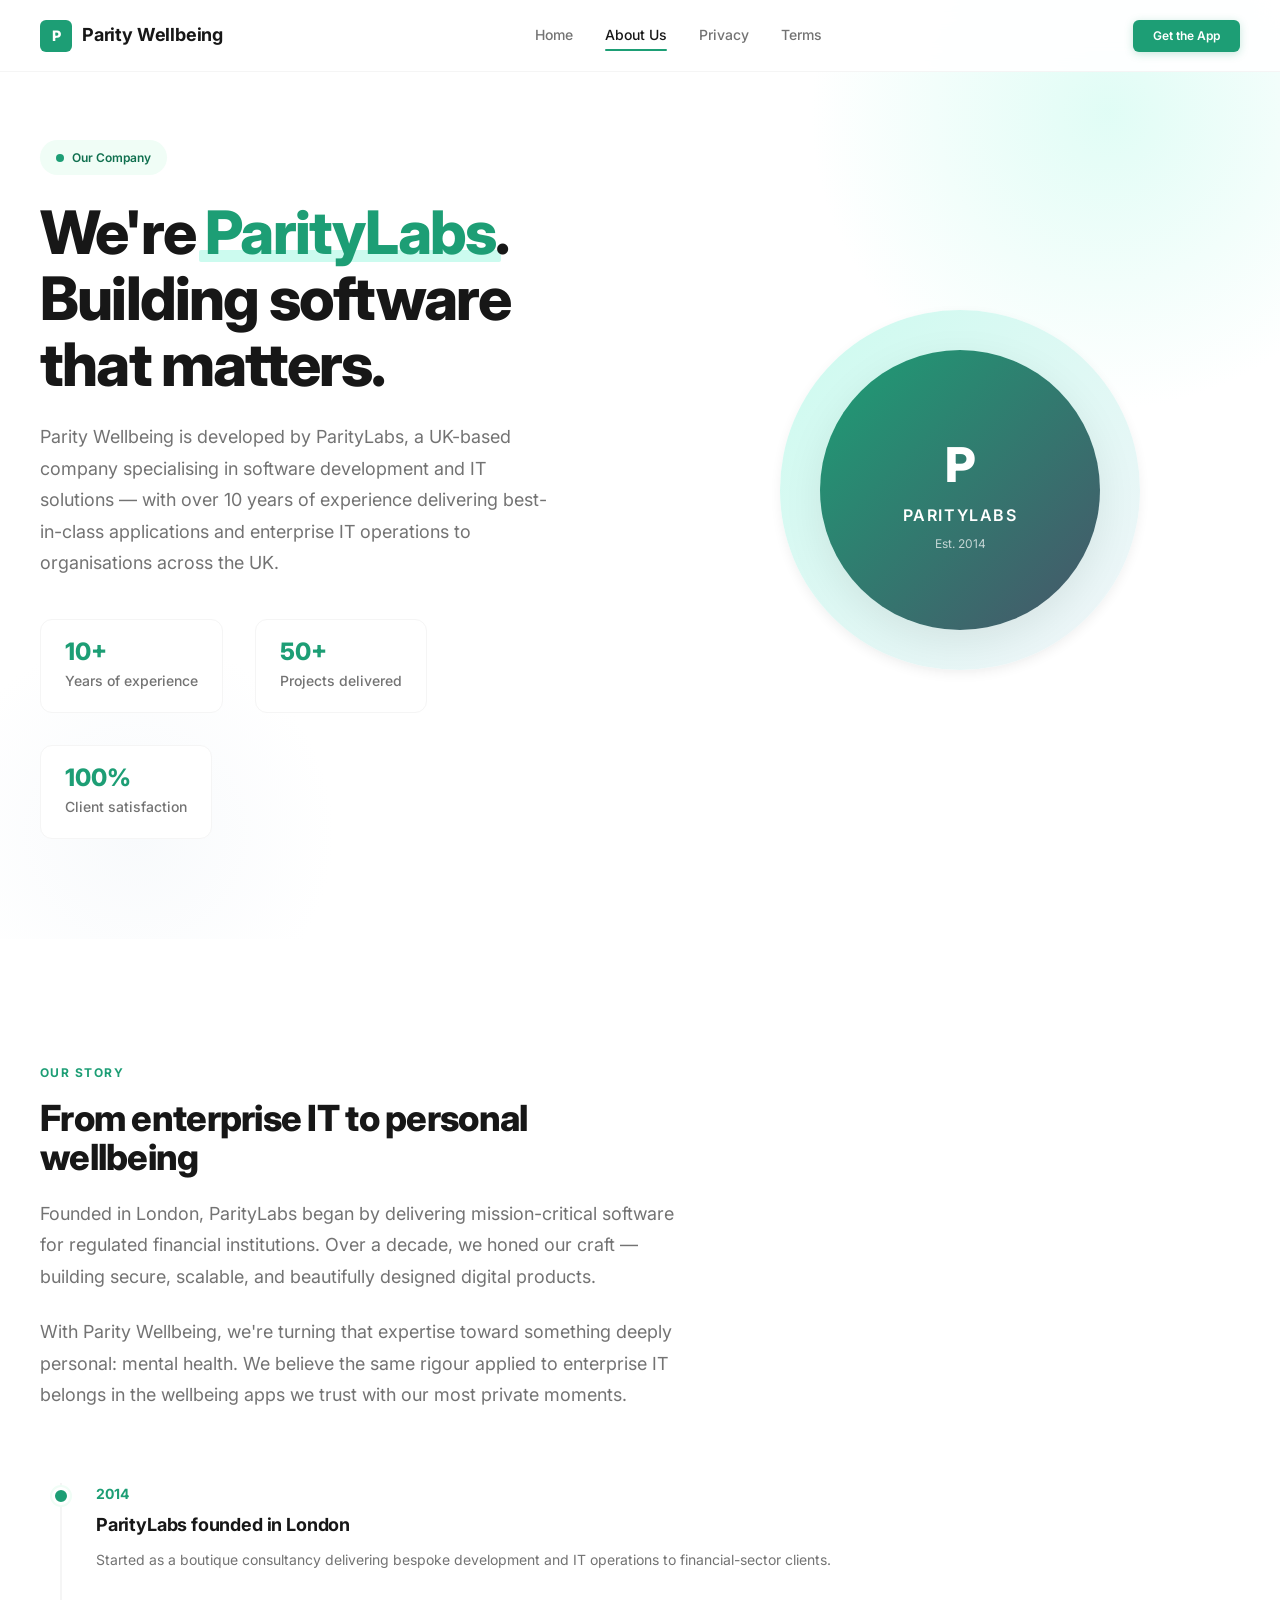
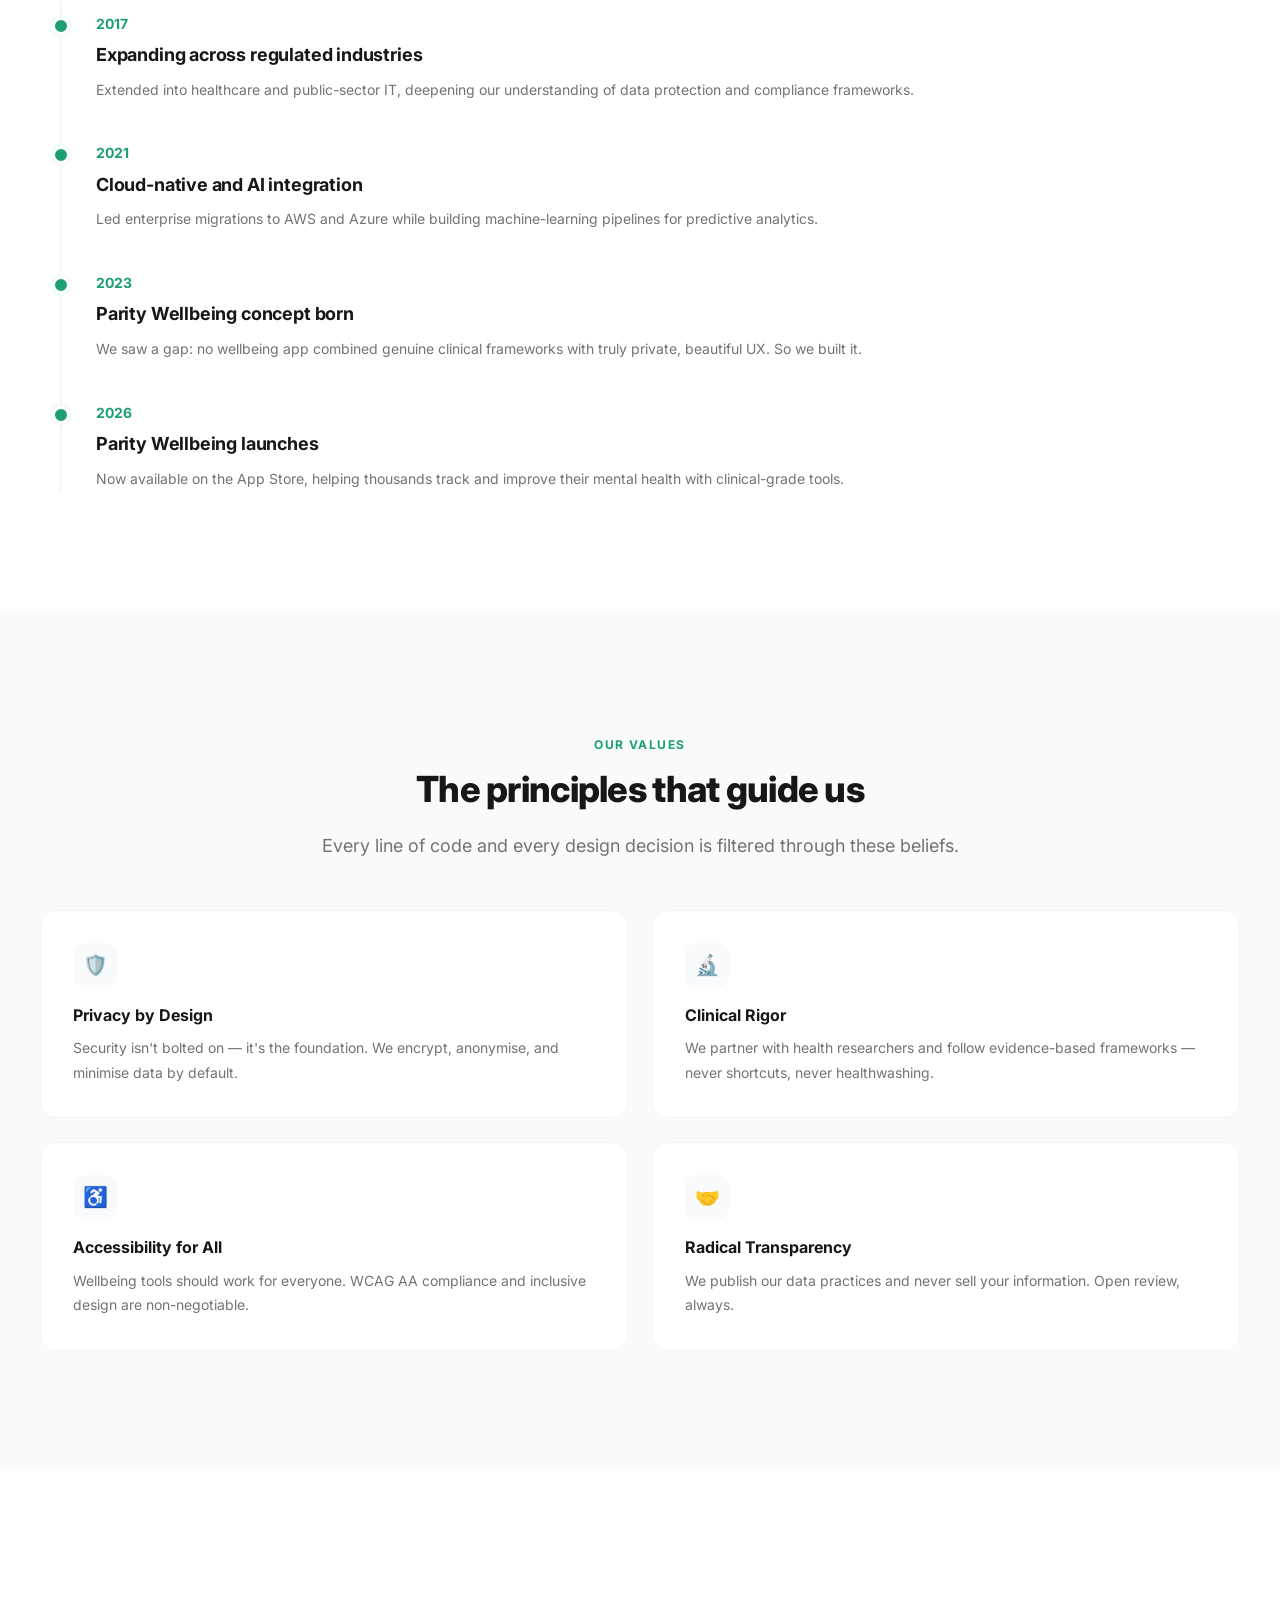
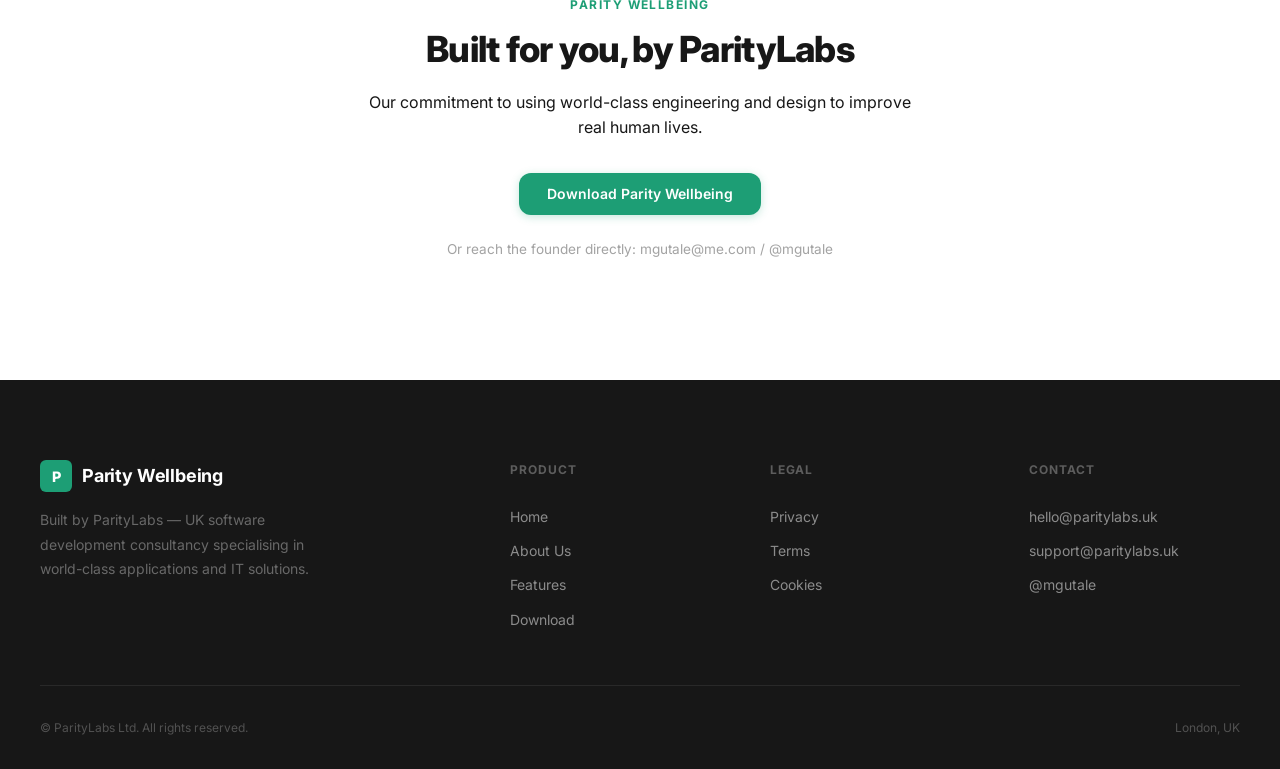
==== commit c82a63b8: "Remove edge padding, add favicon" ====
--- a/about.html
+++ b/about.html
@@ -4,6 +4,9 @@
   <meta charset="UTF-8">
   <meta name="viewport" content="width=device-width, initial-scale=1.0">
   <title>About ParityLabs — The Team Behind Parity Wellbeing</title>
+  <link rel="icon" type="image/svg+xml" href="favicon.svg">
+    <link rel="apple-touch-icon" href="favicon-512.png">
+    <link rel="icon" type="image/png" sizes="32x32" href="favicon-32.png">
   <meta name="description" content="Parity Wellbeing is developed by ParityLabs, a UK software consultancy with 10+ years experience in world-class applications and IT solutions.">
   <link rel="preconnect" href="https://fonts.googleapis.com">
   <link rel="preconnect" href="https://fonts.gstatic.com" crossorigin>
--- a/site.css
+++ b/site.css
@@ -129,7 +129,6 @@
   width: 100%;
   max-width: var(--max-w);
   margin: 0 auto;
-  padding: 0 24px;
 }
 
 /* ─── Skip Link ─── */
@@ -1006,7 +1005,6 @@
   width: 100%;
   max-width: 800px;
   margin: 0 auto;
-  padding: 0 24px;
 }
 
 .content-card {
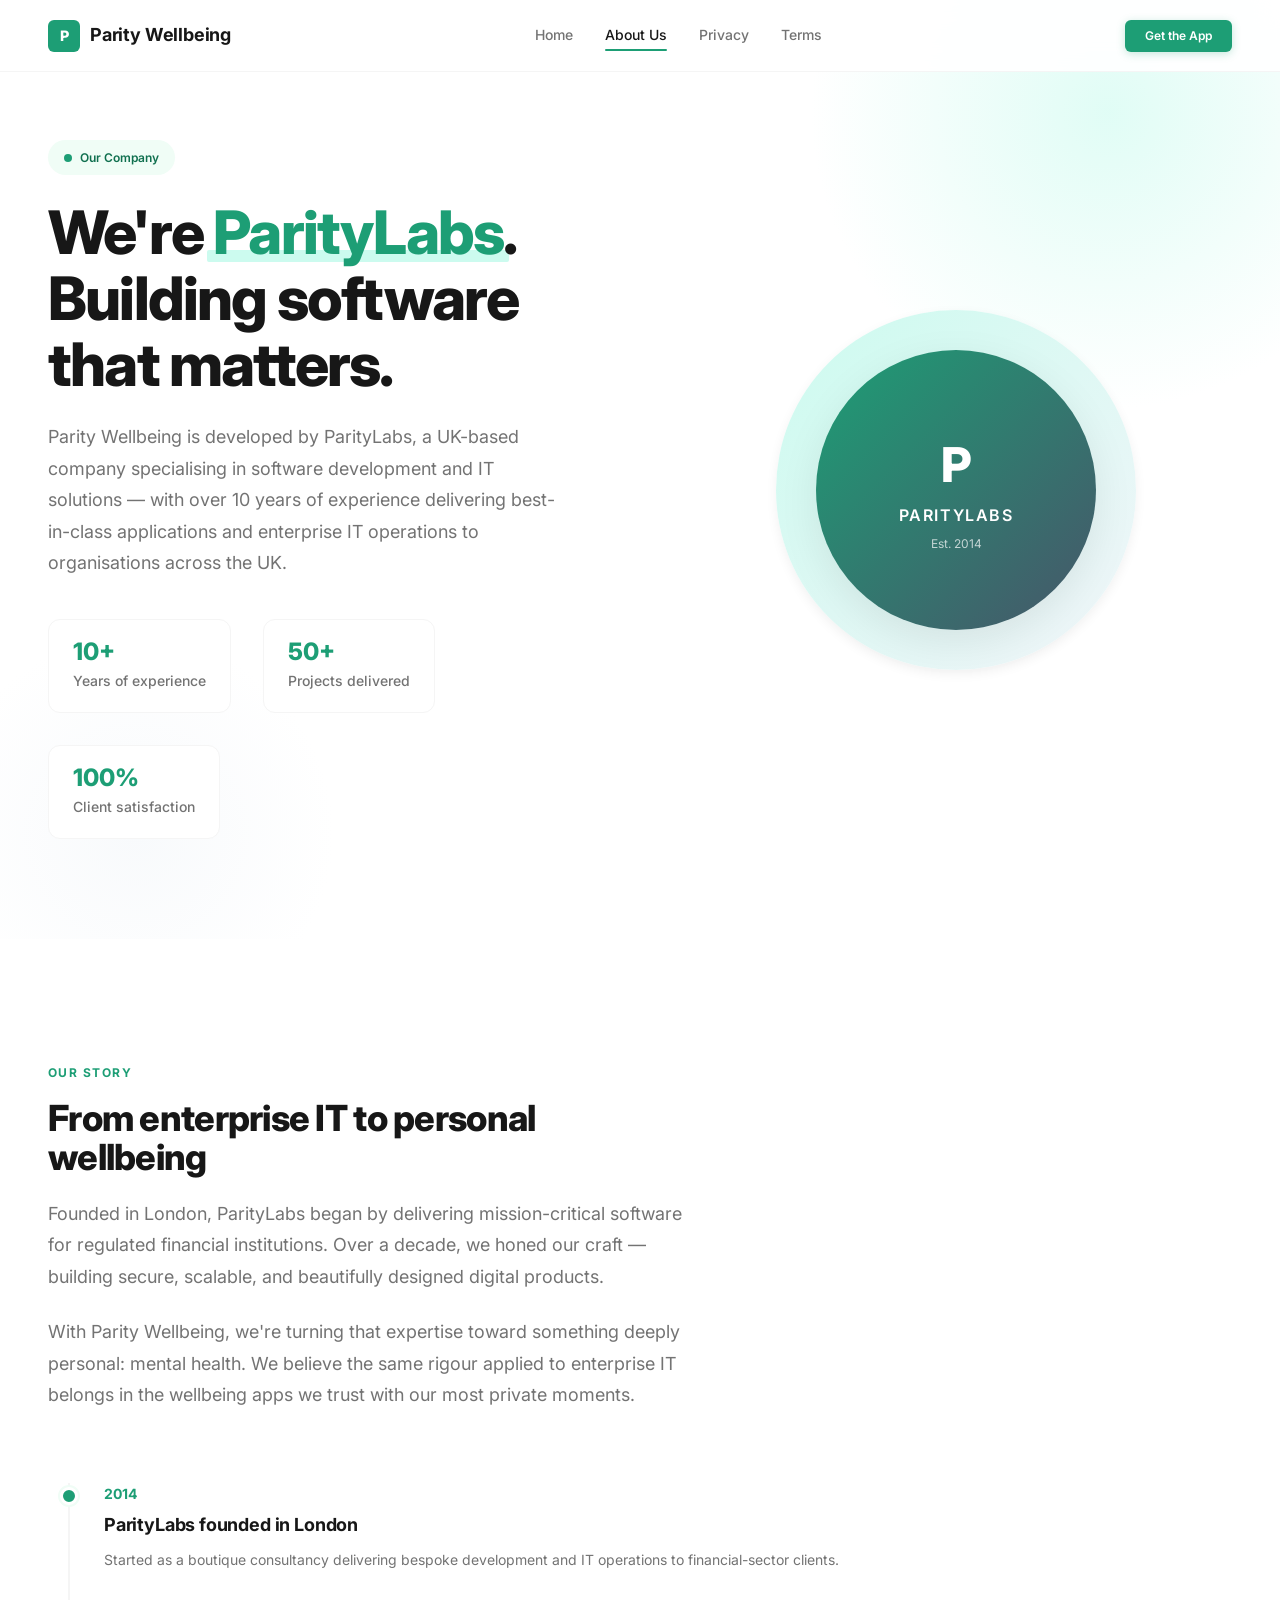
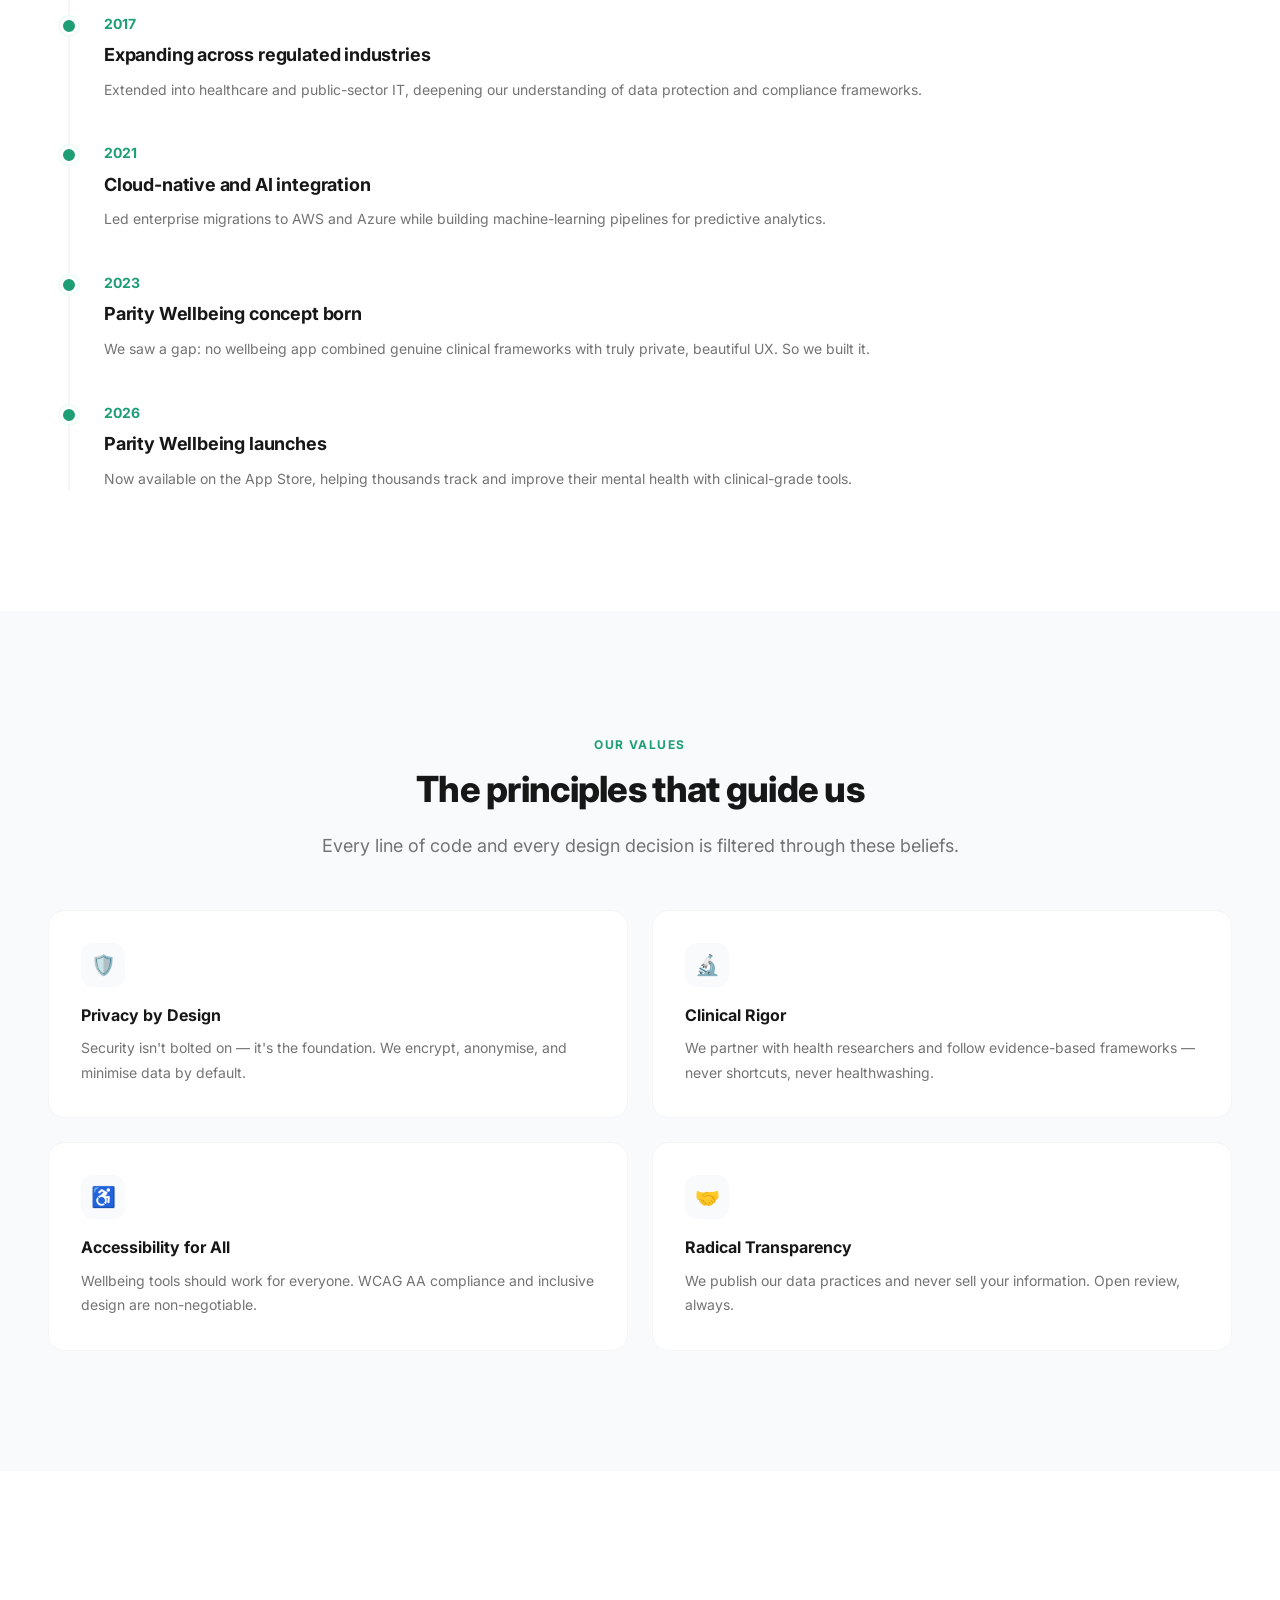
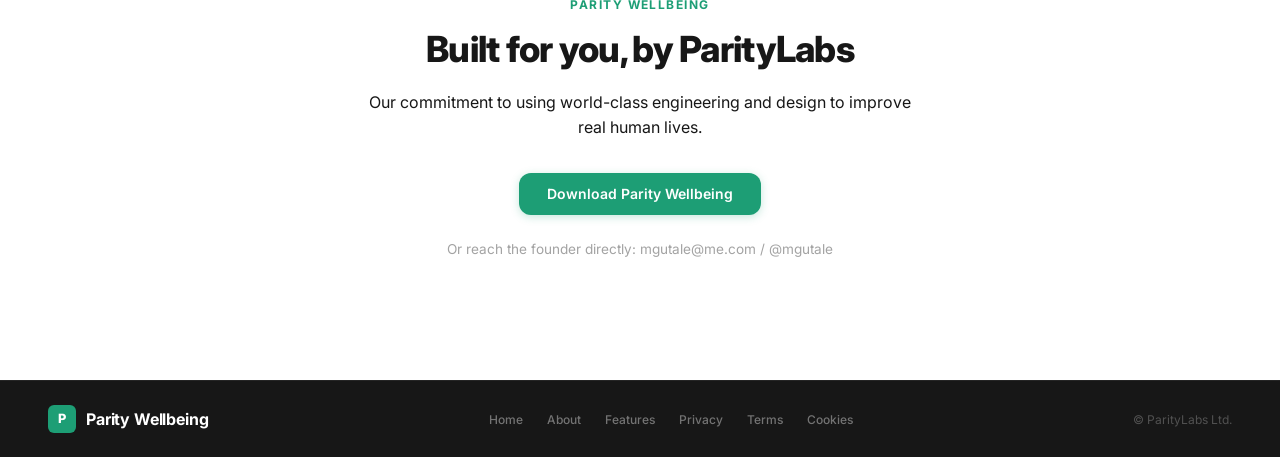
==== commit f538afde: "Redesign: add JS-driven animations and slim footer across all pages - Hero mesh gradient canvas, hea" ====
--- a/about.html
+++ b/about.html
@@ -182,43 +182,20 @@
   <!-- Footer -->
   <footer role="contentinfo">
     <div class="container">
-      <div class="footer-grid">
-        <div class="footer-brand">
-          <a href="index.html" class="logo" aria-label="Parity Wellbeing Home">
-            <div class="logo-mark">P</div>
-            <span>Parity Wellbeing</span>
-          </a>
-          <p>Built by ParityLabs — UK software development consultancy specialising in world-class applications and IT solutions.</p>
-        </div>
-        <div class="footer-col">
-          <h5>Product</h5>
-          <ul>
-            <li><a href="index.html">Home</a></li>
-            <li><a href="about.html">About Us</a></li>
-            <li><a href="index.html#features">Features</a></li>
-            <li><a href="index.html#download">Download</a></li>
-          </ul>
-        </div>
-        <div class="footer-col">
-          <h5>Legal</h5>
-          <ul>
-            <li><a href="privacy.html">Privacy</a></li>
-            <li><a href="terms.html">Terms</a></li>
-            <li><a href="cookies.html">Cookies</a></li>
-          </ul>
-        </div>
-        <div class="footer-col">
-          <h5>Contact</h5>
-          <ul>
-            <li><a href="mailto:hello@paritylabs.uk">hello@paritylabs.uk</a></li>
-            <li><a href="mailto:support@paritylabs.uk">support@paritylabs.uk</a></li>
-            <li><a href="https://x.com/mgutale">@mgutale</a></li>
-          </ul>
-        </div>
-      </div>
-      <div class="footer-bottom">
-        <span>© ParityLabs Ltd. All rights reserved.</span>
-        <span>London, UK</span>
+      <div class="footer-slim">
+        <a href="index.html" class="logo" aria-label="Parity Wellbeing Home">
+          <div class="logo-mark">P</div>
+          <span>Parity Wellbeing</span>
+        </a>
+        <nav class="footer-nav" aria-label="Footer">
+          <a href="index.html">Home</a>
+          <a href="about.html">About</a>
+          <a href="index.html#features">Features</a>
+          <a href="privacy.html">Privacy</a>
+          <a href="terms.html">Terms</a>
+          <a href="cookies.html">Cookies</a>
+        </nav>
+        <span class="footer-copy">© ParityLabs Ltd.</span>
       </div>
     </div>
   </footer>
--- a/site.css
+++ b/site.css
@@ -127,8 +127,9 @@
 /* ─── Layout ─── */
 .container {
   width: 100%;
-  max-width: var(--max-w);
   margin: 0 auto;
+  padding-left: 48px;
+  padding-right: 48px;
 }
 
 /* ─── Skip Link ─── */
@@ -786,61 +787,68 @@
   margin-top: 24px;
 }
 
-/* ─── Footer ─── */
+/* ─── Slim Footer ─── */
 footer {
   background: var(--ink-900);
-  color: rgba(255,255,255,0.5);
-  padding: 80px 0 32px;
-}
-
-.footer-grid {
-  display: grid;
-  grid-template-columns: 2fr 1fr 1fr 1fr;
-  gap: 48px;
-  margin-bottom: 48px;
-}
-
-.footer-brand .logo {
+  color: rgba(255,255,255,0.4);
+  padding: 24px 0;
+  border-top: 1px solid rgba(255,255,255,0.06);
+}
+
+.footer-slim {
+  display: flex;
+  align-items: center;
+  justify-content: space-between;
+  gap: 24px;
+  flex-wrap: wrap;
+}
+
+.footer-slim .logo {
   color: #fff;
-  margin-bottom: 16px;
-}
-.footer-brand .logo-mark {
+  font-size: 1rem;
+  flex-shrink: 0;
+}
+.footer-slim .logo-mark {
   background: var(--teal-500);
-}
-.footer-brand p {
-  font-size: var(--text-sm);
-  line-height: var(--leading-relaxed);
-  color: rgba(255,255,255,0.35);
-  max-width: 280px;
-}
-
-.footer-col h5 {
+  width: 28px;
+  height: 28px;
+  font-size: 0.8rem;
+}
+
+.footer-nav {
+  display: flex;
+  align-items: center;
+  gap: 4px;
+  flex-wrap: wrap;
+}
+.footer-nav a {
+  padding: 4px 10px;
   font-size: var(--text-xs);
-  font-weight: 700;
-  text-transform: uppercase;
-  letter-spacing: 0.08em;
-  color: rgba(255,255,255,0.3);
-  margin-bottom: 20px;
-}
-.footer-col a {
-  display: block;
-  padding: 6px 0;
-  font-size: var(--text-sm);
-  color: rgba(255,255,255,0.5);
-  transition: color var(--transition-fast);
-}
-.footer-col a:hover {
+  font-weight: 500;
+  color: rgba(255,255,255,0.4);
+  border-radius: var(--radius-sm);
+  transition: color var(--transition-fast), background var(--transition-fast);
+}
+.footer-nav a:hover {
   color: #fff;
-}
-
-.footer-bottom {
-  display: flex;
-  justify-content: space-between;
-  align-items: center;
-  padding-top: 32px;
-  border-top: 1px solid rgba(255,255,255,0.08);
+  background: rgba(255,255,255,0.06);
+}
+
+.footer-copy {
   font-size: var(--text-xs);
   color: rgba(255,255,255,0.25);
+  flex-shrink: 0;
+}
+
+@media (max-width: 768px) {
+  .footer-slim {
+    flex-direction: column;
+    gap: 16px;
+    text-align: center;
+  }
+  .footer-nav {
+    justify-content: center;
+  }
 }
 
 /* ─── About Page ─── */
@@ -1003,8 +1011,9 @@
 /* ─── Content Article ─── */
 .container-narrow {
   width: 100%;
-  max-width: 800px;
   margin: 0 auto;
+  padding-left: 48px;
+  padding-right: 48px;
 }
 
 .content-card {
@@ -1131,6 +1140,14 @@
 
 /* Responsive */
 @media (max-width: 768px) {
+  .container {
+    padding-left: 20px;
+    padding-right: 20px;
+  }
+  .container-narrow {
+    padding-left: 20px;
+    padding-right: 20px;
+  }
   .values-grid {
     grid-template-columns: 1fr;
   }
@@ -1169,6 +1186,65 @@
   .content-card {
     padding: 20px;
   }
+}
+
+/* ─── Canvas Layers ─── */
+#hero-canvas {
+  position: absolute;
+  inset: 0;
+  width: 100%;
+  height: 100%;
+  pointer-events: none;
+  z-index: 0;
+}
+
+#radar-canvas {
+  width: 100%;
+  max-width: 200px;
+  height: auto;
+}
+
+/* ─── Animated SVG Icons ─── */
+.f-svg {
+  width: 28px;
+  height: 28px;
+  stroke-dasharray: 120;
+  stroke-dashoffset: 120;
+  transition: stroke-dashoffset 1.2s cubic-bezier(0.4, 0, 0.2, 1);
+}
+.f-svg.drawn {
+  stroke-dashoffset: 0;
+}
+
+/* ─── Magnetic Buttons ─── */
+.btn-primary.magnetic {
+  transition: transform 0.15s ease-out, box-shadow 0.15s ease-out, background-color 0.15s ease-out;
+}
+
+/* ─── Living Phone Mockup ─── */
+.phone-frame.living {
+  animation: float 6s ease-in-out infinite;
+}
+@keyframes float {
+  0%, 100% { transform: translateY(0); }
+  50% { transform: translateY(-12px); }
+}
+
+/* Widget dots pulse */
+.w-d {
+  transition: box-shadow 0.6s ease, transform 0.6s ease;
+}
+.w-d.pulse-glow {
+  animation: pulseGlow 3s ease-in-out infinite;
+}
+@keyframes pulseGlow {
+  0%, 100% { box-shadow: 0 0 0 0 rgba(255,255,255,0.2); transform: scale(1); }
+  50% { box-shadow: 0 0 12px 4px rgba(255,255,255,0.35); transform: scale(1.15); }
+}
+
+/* ─── Stat Numbers ─── */
+.stat-number {
+  font-variant-numeric: tabular-nums;
 }
 
 /* ─── Scroll Reveal ─── */
